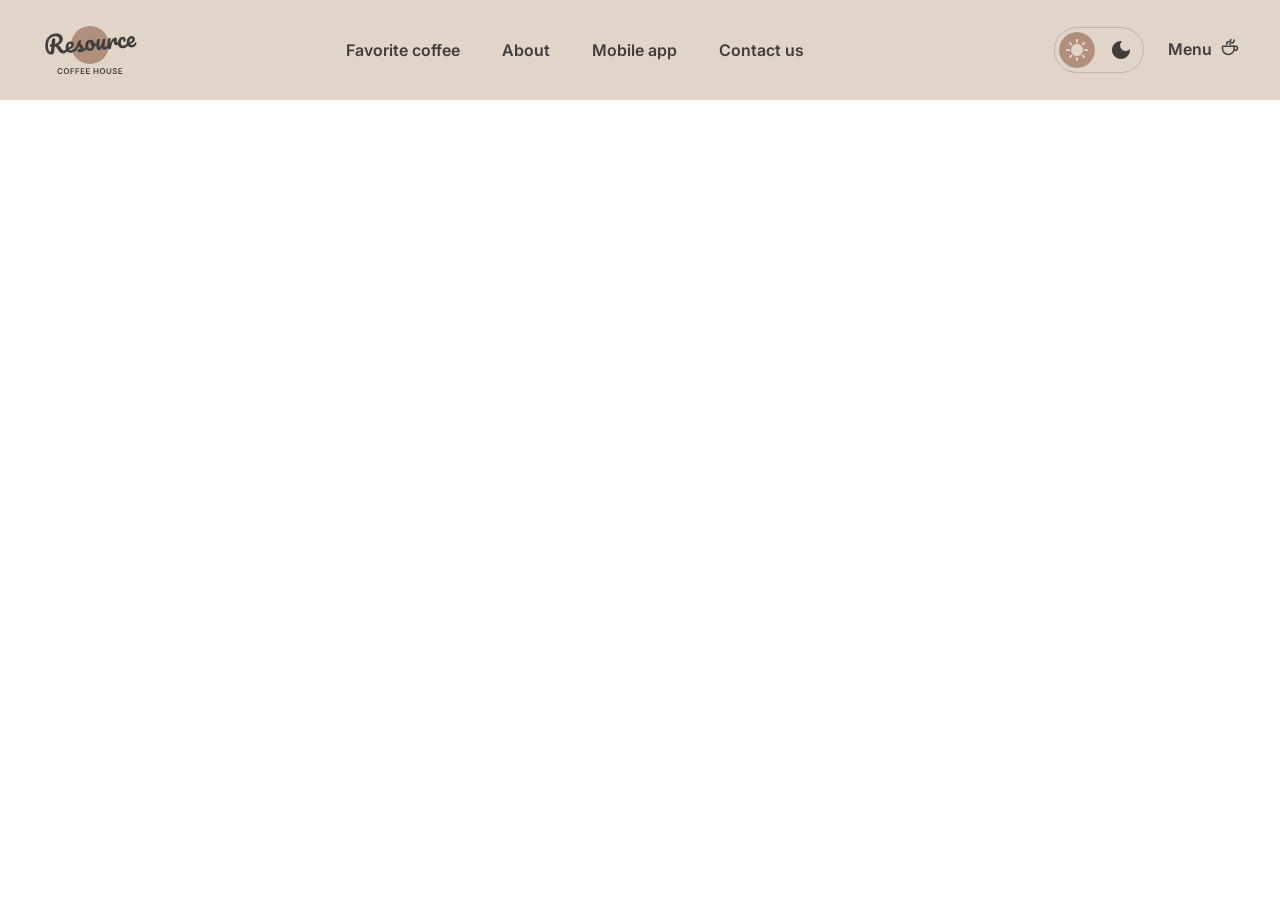
==== coffee-house/pages/home/index.html @ 727f1c9e "init: start project" ====
<!DOCTYPE html>
<html lang="en">

<head>
  <meta charset="UTF-8">
  <meta name="viewport" content="width=device-width, initial-scale=1.0">
  <link rel="stylesheet" href="../../assets/css/main.css">
  <title>Coffee House</title>
</head>

<body>
  <div class="first-screen">
    <header class="header">
      <div class="header__wrapper container">
        <img class="header__logo" src="../../assets/images/logo.svg" alt="Main Logo">
        <nav class="header__nav nav">
          <ul class="nav__list">
            <li class="nav__item"><a href="#" class="nav__link">Favorite coffee</a></li>
            <li class="nav__item"><a href="#" class="nav__link">About</a></li>
            <li class="nav__item"><a href="#" class="nav__link">Mobile app</a></li>
            <li class="nav__item"><a href="#" class="nav__link">Contact us</a></li>
          </ul>


        </nav>

        <div class="header__block">
          <label class="header__theme-switcher tb">
            <input class="tb__switcher" type="checkbox">

            <svg class="day-mode" width="36" height="36" viewBox="0 0 36 36" fill="none" xmlns="http://www.w3.org/2000/svg">
              <rect width="36" height="36" rx="18" fill="#B0907A" />
              <path
                d="M17 10V8C17 7.45 17.45 7 18 7C18.55 7 19 7.45 19 8V10C19 10.55 18.55 11 18 11C17.45 11 17 10.55 17 10ZM24.36 13.05L25.77 11.63C26.16 11.24 26.16 10.61 25.77 10.22C25.38 9.83 24.75 9.83 24.36 10.22L22.95 11.64C22.56 12.03 22.56 12.66 22.95 13.05C23.34 13.44 23.97 13.44 24.36 13.05ZM28 17H26C25.45 17 25 17.45 25 18C25 18.55 25.45 19 26 19H28C28.55 19 29 18.55 29 18C29 17.45 28.55 17 28 17ZM18 25C17.45 25 17 25.45 17 26V28C17 28.55 17.45 29 18 29C18.55 29 19 28.55 19 28V26C19 25.45 18.55 25 18 25ZM11.64 13.05L10.22 11.64C9.83 11.25 9.83 10.61 10.22 10.23C10.61 9.85 11.25 9.84 11.63 10.23L13.04 11.64C13.43 12.03 13.43 12.67 13.04 13.05C12.65 13.43 12.02 13.44 11.64 13.05ZM22.95 22.95C22.56 23.34 22.56 23.98 22.95 24.36L24.36 25.77C24.75 26.16 25.39 26.16 25.77 25.77C26.16 25.38 26.16 24.74 25.77 24.36L24.36 22.95C23.98 22.56 23.34 22.56 22.95 22.95ZM8 19H10C10.55 19 11 18.55 11 18C11 17.45 10.55 17 10 17H8C7.45 17 7 17.45 7 18C7 18.55 7.45 19 8 19ZM11.64 25.78L13.05 24.37C13.44 23.98 13.44 23.34 13.05 22.96C12.66 22.58 12.02 22.57 11.64 22.96L10.23 24.37C9.84 24.76 9.84 25.4 10.23 25.78C10.61 26.17 11.25 26.17 11.64 25.78ZM18 12C14.69 12 12 14.69 12 18C12 21.31 14.69 24 18 24C21.31 24 24 21.31 24 18C24 14.69 21.31 12 18 12Z"
                fill="#E1D4C9" />
            </svg>

            <svg class="night-mode" width="36" height="36" viewBox="0 0 36 36" fill="none" xmlns="http://www.w3.org/2000/svg">
              <path
                d="M18 9C13.03 9 9 13.03 9 18C9 22.97 13.03 27 18 27C22.97 27 27 22.97 27 18C27 17.54 26.96 17.08 26.9 16.64C25.92 18.01 24.32 18.9 22.5 18.9C19.52 18.9 17.1 16.48 17.1 13.5C17.1 11.69 17.99 10.08 19.36 9.1C18.92 9.04 18.46 9 18 9Z"
                fill="#403F3D" />
            </svg>
          </label>

          <a href="#" class="header__menu-link">
            Menu
            <svg width="20" height="20" viewBox="0 0 20 20" fill="none" xmlns="http://www.w3.org/2000/svg">
              <path
                d="M14.166 9.76667V11.6667C14.166 14.8883 11.5543 17.5 8.33268 17.5C5.11102 17.5 2.49935 14.8883 2.49935 11.6667V9.76667C2.49935 9.4353 2.76798 9.16667 3.09935 9.16667H13.566C13.8974 9.16667 14.166 9.4353 14.166 9.76667Z"
                stroke="#403F3D" stroke-width="1.5" stroke-linecap="round" stroke-linejoin="round" />
              <path
                d="M9.99935 7.49996C9.99935 6.66663 10.5946 5.83329 11.7851 5.83329C13.1 5.83329 14.166 4.7673 14.166 3.45234V2.91663"
                stroke="#403F3D" stroke-width="1.5" stroke-linecap="round" stroke-linejoin="round" />
              <path
                d="M6.66732 7.5V7.08333C6.66732 5.70262 7.78661 4.58333 9.16732 4.58333C10.0878 4.58333 10.834 3.83714 10.834 2.91667V2.5"
                stroke="#403F3D" stroke-width="1.5" stroke-linecap="round" stroke-linejoin="round" />
              <path
                d="M13.334 9.16663H15.4173C16.5679 9.16663 17.5007 10.0994 17.5007 11.25C17.5007 12.4006 16.5679 13.3333 15.4173 13.3333H14.1673"
                stroke="#403F3D" stroke-width="1.5" stroke-linecap="round" stroke-linejoin="round" />
            </svg>
          </a>
        </div>
      </div>
      <!-- /.header__wrapper -->
    </header>
    <section class="enjoy"></section>
  </div>
  <!-- /.first-screen -->
</body>

</html>
---- coffee-house/assets/css/main.css ----
/*! normalize.css v8.0.1 | MIT License | github.com/necolas/normalize.css */
/* Document
   ========================================================================== */
/**
 * 1. Correct the line height in all browsers.
 * 2. Prevent adjustments of font size after orientation changes in iOS.
 */
html {
  line-height: 1.15;
  /* 1 */
  -webkit-text-size-adjust: 100%;
  /* 2 */
}

/* Sections
   ========================================================================== */
/**
 * Remove the margin in all browsers.
 */
body {
  margin: 0;
}

/**
 * Render the `main` element consistently in IE.
 */
main {
  display: block;
}

/**
 * Correct the font size and margin on `h1` elements within `section` and
 * `article` contexts in Chrome, Firefox, and Safari.
 */
h1 {
  font-size: 2em;
  margin: 0.67em 0;
}

/* Grouping content
   ========================================================================== */
/**
 * 1. Add the correct box sizing in Firefox.
 * 2. Show the overflow in Edge and IE.
 */
hr {
  box-sizing: content-box;
  /* 1 */
  height: 0;
  /* 1 */
  overflow: visible;
  /* 2 */
}

/**
 * 1. Correct the inheritance and scaling of font size in all browsers.
 * 2. Correct the odd `em` font sizing in all browsers.
 */
pre {
  font-family: monospace, monospace;
  /* 1 */
  font-size: 1em;
  /* 2 */
}

/* Text-level semantics
   ========================================================================== */
/**
 * Remove the gray background on active links in IE 10.
 */
a {
  background-color: transparent;
}

/**
 * 1. Remove the bottom border in Chrome 57-
 * 2. Add the correct text decoration in Chrome, Edge, IE, Opera, and Safari.
 */
abbr[title] {
  border-bottom: none;
  /* 1 */
  text-decoration: underline;
  /* 2 */
  text-decoration: underline dotted;
  /* 2 */
}

/**
 * Add the correct font weight in Chrome, Edge, and Safari.
 */
b,
strong {
  font-weight: bolder;
}

/**
 * 1. Correct the inheritance and scaling of font size in all browsers.
 * 2. Correct the odd `em` font sizing in all browsers.
 */
code,
kbd,
samp {
  font-family: monospace, monospace;
  /* 1 */
  font-size: 1em;
  /* 2 */
}

/**
 * Add the correct font size in all browsers.
 */
small {
  font-size: 80%;
}

/**
 * Prevent `sub` and `sup` elements from affecting the line height in
 * all browsers.
 */
sub,
sup {
  font-size: 75%;
  line-height: 0;
  position: relative;
  vertical-align: baseline;
}

sub {
  bottom: -0.25em;
}

sup {
  top: -0.5em;
}

/* Embedded content
   ========================================================================== */
/**
 * Remove the border on images inside links in IE 10.
 */
img {
  border-style: none;
}

/* Forms
   ========================================================================== */
/**
 * 1. Change the font styles in all browsers.
 * 2. Remove the margin in Firefox and Safari.
 */
button,
input,
optgroup,
select,
textarea {
  font-family: inherit;
  /* 1 */
  font-size: 100%;
  /* 1 */
  line-height: 1.15;
  /* 1 */
  margin: 0;
  /* 2 */
}

/**
 * Show the overflow in IE.
 * 1. Show the overflow in Edge.
 */
button,
input {
  /* 1 */
  overflow: visible;
}

/**
 * Remove the inheritance of text transform in Edge, Firefox, and IE.
 * 1. Remove the inheritance of text transform in Firefox.
 */
button,
select {
  /* 1 */
  text-transform: none;
}

/**
 * Correct the inability to style clickable types in iOS and Safari.
 */
button,
[type=button],
[type=reset],
[type=submit] {
  -webkit-appearance: button;
}

/**
 * Remove the inner border and padding in Firefox.
 */
button::-moz-focus-inner,
[type=button]::-moz-focus-inner,
[type=reset]::-moz-focus-inner,
[type=submit]::-moz-focus-inner {
  border-style: none;
  padding: 0;
}

/**
 * Restore the focus styles unset by the previous rule.
 */
button:-moz-focusring,
[type=button]:-moz-focusring,
[type=reset]:-moz-focusring,
[type=submit]:-moz-focusring {
  outline: 1px dotted ButtonText;
}

/**
 * Correct the padding in Firefox.
 */
fieldset {
  padding: 0.35em 0.75em 0.625em;
}

/**
 * 1. Correct the text wrapping in Edge and IE.
 * 2. Correct the color inheritance from `fieldset` elements in IE.
 * 3. Remove the padding so developers are not caught out when they zero out
 *    `fieldset` elements in all browsers.
 */
legend {
  box-sizing: border-box;
  /* 1 */
  color: inherit;
  /* 2 */
  display: table;
  /* 1 */
  max-width: 100%;
  /* 1 */
  padding: 0;
  /* 3 */
  white-space: normal;
  /* 1 */
}

/**
 * Add the correct vertical alignment in Chrome, Firefox, and Opera.
 */
progress {
  vertical-align: baseline;
}

/**
 * Remove the default vertical scrollbar in IE 10+.
 */
textarea {
  overflow: auto;
}

/**
 * 1. Add the correct box sizing in IE 10.
 * 2. Remove the padding in IE 10.
 */
[type=checkbox],
[type=radio] {
  box-sizing: border-box;
  /* 1 */
  padding: 0;
  /* 2 */
}

/**
 * Correct the cursor style of increment and decrement buttons in Chrome.
 */
[type=number]::-webkit-inner-spin-button,
[type=number]::-webkit-outer-spin-button {
  height: auto;
}

/**
 * 1. Correct the odd appearance in Chrome and Safari.
 * 2. Correct the outline style in Safari.
 */
[type=search] {
  -webkit-appearance: textfield;
  /* 1 */
  outline-offset: -2px;
  /* 2 */
}

/**
 * Remove the inner padding in Chrome and Safari on macOS.
 */
[type=search]::-webkit-search-decoration {
  -webkit-appearance: none;
}

/**
 * 1. Correct the inability to style clickable types in iOS and Safari.
 * 2. Change font properties to `inherit` in Safari.
 */
::-webkit-file-upload-button {
  -webkit-appearance: button;
  /* 1 */
  font: inherit;
  /* 2 */
}

/* Interactive
   ========================================================================== */
/*
 * Add the correct display in Edge, IE 10+, and Firefox.
 */
details {
  display: block;
}

/*
 * Add the correct display in all browsers.
 */
summary {
  display: list-item;
}

/* Misc
   ========================================================================== */
/**
 * Add the correct display in IE 10+.
 */
template {
  display: none;
}

/**
 * Add the correct display in IE 10.
 */
[hidden] {
  display: none;
}

@font-face {
  font-family: "Inter";
  src: url("../fonts/Inter18pt-Regular.woff2") format("woff2"), url("../fonts/Inter18pt-Regular.woff") format("woff");
  font-weight: 400;
  font-style: normal;
  font-display: swap;
}
@font-face {
  font-family: "Inter";
  src: url("../fonts/Inter18pt-SemiBold.woff2") format("woff2"), url("../fonts/Inter18pt-SemiBold.woff") format("woff");
  font-weight: 600;
  font-style: normal;
  font-display: swap;
}
.nav__list {
  list-style: none;
  padding: 0;
  margin: 0;
}

.nav__list .nav__link, .header__menu-link {
  text-decoration: none;
  color: inherit;
}

.nav__list .nav__link, .header__menu-link {
  font-family: "Inter", sans-serif;
  font-weight: 600;
  font-size: 1rem;
  line-height: 150%;
  color: #403F3D;
}

* {
  box-sizing: border-box;
}

body {
  font-family: "Inter", sans-serif;
  font-weight: 400;
  font-size: 1rem;
  line-height: 150%;
  color: #403F3D;
}

.container {
  width: 90rem;
  padding: 0 2.5rem;
  margin: 0 auto;
}

.header {
  display: flex;
  background-color: #E1D4C9;
  padding: 1.25rem 0;
}

.header__wrapper {
  display: flex;
  justify-content: space-between;
  align-items: center;
}

.nav__list {
  display: flex;
  align-items: center;
  padding-right: 2.75rem;
  gap: 2.625rem;
}
.nav__list .nav__link {
  border-bottom: 0.125rem solid transparent;
  transition: 0.3s;
  padding-bottom: 0.125rem;
}
@media (pointer: fine) and (hover: hover) {
  .nav__list .nav__link:hover {
    border-color: #403F3D;
  }
}

.header__block {
  display: flex;
  align-items: center;
  gap: 1.5rem;
}

.header__menu-link {
  width: fit-content;
  display: flex;
  align-items: flex-start;
  gap: 0.5rem;
  border-bottom: 0.125rem solid transparent;
  transition: 0.3s;
}
@media (pointer: fine) and (hover: hover) {
  .header__menu-link:hover {
    border-color: #403F3D;
  }
}

.header__theme-switcher {
  display: flex;
  align-items: center;
  gap: 0.5rem;
  border: 0.0625rem solid #C1B6AD;
  border-radius: 6.25rem;
  transition: 0.3s;
  padding: 0.25rem;
}
.header__theme-switcher input {
  display: none;
}
.header__theme-switcher svg {
  transition: 0.3s;
  border-radius: 100%;
}
.header__theme-switcher path {
  transition: 0.3s;
}
@media (pointer: fine) and (hover: hover) {
  .header__theme-switcher:hover svg.night-mode {
    cursor: pointer;
    background-color: #665F55;
  }
  .header__theme-switcher:hover svg.night-mode path {
    fill: #E1D4C9;
  }
}

/*# sourceMappingURL=main.css.map */
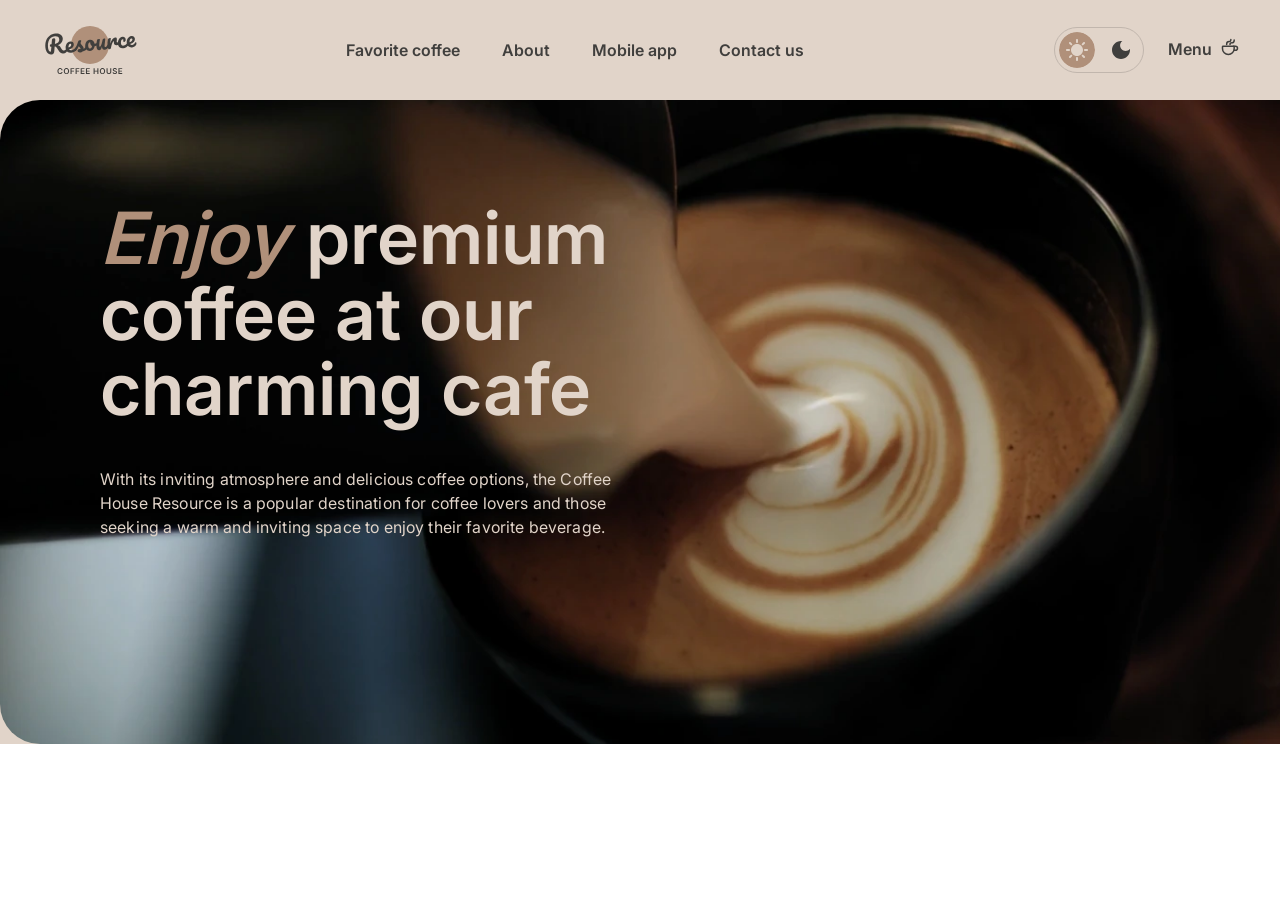
==== commit 59c86f1c: "feat: start hero block" ====
--- a/coffee-house/pages/home/index.html
+++ b/coffee-house/pages/home/index.html
@@ -28,14 +28,16 @@
           <label class="header__theme-switcher tb">
             <input class="tb__switcher" type="checkbox">
 
-            <svg class="day-mode" width="36" height="36" viewBox="0 0 36 36" fill="none" xmlns="http://www.w3.org/2000/svg">
+            <svg class="day-mode" width="36" height="36" viewBox="0 0 36 36" fill="none"
+              xmlns="http://www.w3.org/2000/svg">
               <rect width="36" height="36" rx="18" fill="#B0907A" />
               <path
                 d="M17 10V8C17 7.45 17.45 7 18 7C18.55 7 19 7.45 19 8V10C19 10.55 18.55 11 18 11C17.45 11 17 10.55 17 10ZM24.36 13.05L25.77 11.63C26.16 11.24 26.16 10.61 25.77 10.22C25.38 9.83 24.75 9.83 24.36 10.22L22.95 11.64C22.56 12.03 22.56 12.66 22.95 13.05C23.34 13.44 23.97 13.44 24.36 13.05ZM28 17H26C25.45 17 25 17.45 25 18C25 18.55 25.45 19 26 19H28C28.55 19 29 18.55 29 18C29 17.45 28.55 17 28 17ZM18 25C17.45 25 17 25.45 17 26V28C17 28.55 17.45 29 18 29C18.55 29 19 28.55 19 28V26C19 25.45 18.55 25 18 25ZM11.64 13.05L10.22 11.64C9.83 11.25 9.83 10.61 10.22 10.23C10.61 9.85 11.25 9.84 11.63 10.23L13.04 11.64C13.43 12.03 13.43 12.67 13.04 13.05C12.65 13.43 12.02 13.44 11.64 13.05ZM22.95 22.95C22.56 23.34 22.56 23.98 22.95 24.36L24.36 25.77C24.75 26.16 25.39 26.16 25.77 25.77C26.16 25.38 26.16 24.74 25.77 24.36L24.36 22.95C23.98 22.56 23.34 22.56 22.95 22.95ZM8 19H10C10.55 19 11 18.55 11 18C11 17.45 10.55 17 10 17H8C7.45 17 7 17.45 7 18C7 18.55 7.45 19 8 19ZM11.64 25.78L13.05 24.37C13.44 23.98 13.44 23.34 13.05 22.96C12.66 22.58 12.02 22.57 11.64 22.96L10.23 24.37C9.84 24.76 9.84 25.4 10.23 25.78C10.61 26.17 11.25 26.17 11.64 25.78ZM18 12C14.69 12 12 14.69 12 18C12 21.31 14.69 24 18 24C21.31 24 24 21.31 24 18C24 14.69 21.31 12 18 12Z"
                 fill="#E1D4C9" />
             </svg>
 
-            <svg class="night-mode" width="36" height="36" viewBox="0 0 36 36" fill="none" xmlns="http://www.w3.org/2000/svg">
+            <svg class="night-mode" width="36" height="36" viewBox="0 0 36 36" fill="none"
+              xmlns="http://www.w3.org/2000/svg">
               <path
                 d="M18 9C13.03 9 9 13.03 9 18C9 22.97 13.03 27 18 27C22.97 27 27 22.97 27 18C27 17.54 26.96 17.08 26.9 16.64C25.92 18.01 24.32 18.9 22.5 18.9C19.52 18.9 17.1 16.48 17.1 13.5C17.1 11.69 17.99 10.08 19.36 9.1C18.92 9.04 18.46 9 18 9Z"
                 fill="#403F3D" />
@@ -63,7 +65,21 @@
       </div>
       <!-- /.header__wrapper -->
     </header>
-    <section class="enjoy"></section>
+    <div class="enjoy">
+      <div class="enjoy__wrapper">
+        <div class="enjoy__content">
+          <h1 class="enjoy__title">
+            <span>Enjoy</span> premium coffee at our charming cafe
+          </h1>
+
+          <p class="enjoy__description">
+            With its inviting atmosphere and delicious coffee options, the Coffee House Resource is a popular
+            destination for coffee lovers and those seeking a warm and inviting space to enjoy their favorite beverage.
+          </p>
+        </div>
+      </div>
+      <!-- /.enjoy__wrapper -->
+    </div>
   </div>
   <!-- /.first-screen -->
 </body>
--- a/coffee-house/assets/css/main.css
+++ b/coffee-house/assets/css/main.css
@@ -362,6 +362,14 @@
   color: inherit;
 }
 
+.enjoy__title {
+  font-family: "Inter", sans-serif;
+  font-weight: 600;
+  font-size: 4.5rem;
+  line-height: 105%;
+  color: #403F3D;
+}
+
 .nav__list .nav__link, .header__menu-link {
   font-family: "Inter", sans-serif;
   font-weight: 600;
@@ -370,6 +378,15 @@
   color: #403F3D;
 }
 
+@media (max-width: 380px) {
+  .enjoy__title {
+    font-family: "Inter", sans-serif;
+    font-weight: 600;
+    font-size: 2.625rem;
+    line-height: 115%;
+    color: #403F3D;
+  }
+}
 * {
   box-sizing: border-box;
 }
@@ -466,4 +483,40 @@
   }
 }
 
+.enjoy {
+  background-color: #E1D4C9;
+}
+
+.enjoy__wrapper {
+  width: 85rem;
+  height: 40.25rem;
+  background: url("../images/img-hero.webp") no-repeat center/cover;
+  border-radius: 2.5rem;
+  padding: 6.25rem;
+  margin: 0 auto;
+}
+
+.enjoy__content {
+  width: 33.125rem;
+  display: flex;
+  flex-direction: column;
+  gap: 2.5rem;
+  color: #E1D4C9;
+}
+
+.enjoy__title {
+  margin: 0;
+  color: inherit;
+}
+.enjoy__title span {
+  font-style: italic;
+  color: #B0907A;
+}
+
+.enjoy__description {
+  letter-spacing: 0.009375rem;
+  color: #E1D4C9;
+  margin: 0;
+}
+
 /*# sourceMappingURL=main.css.map */
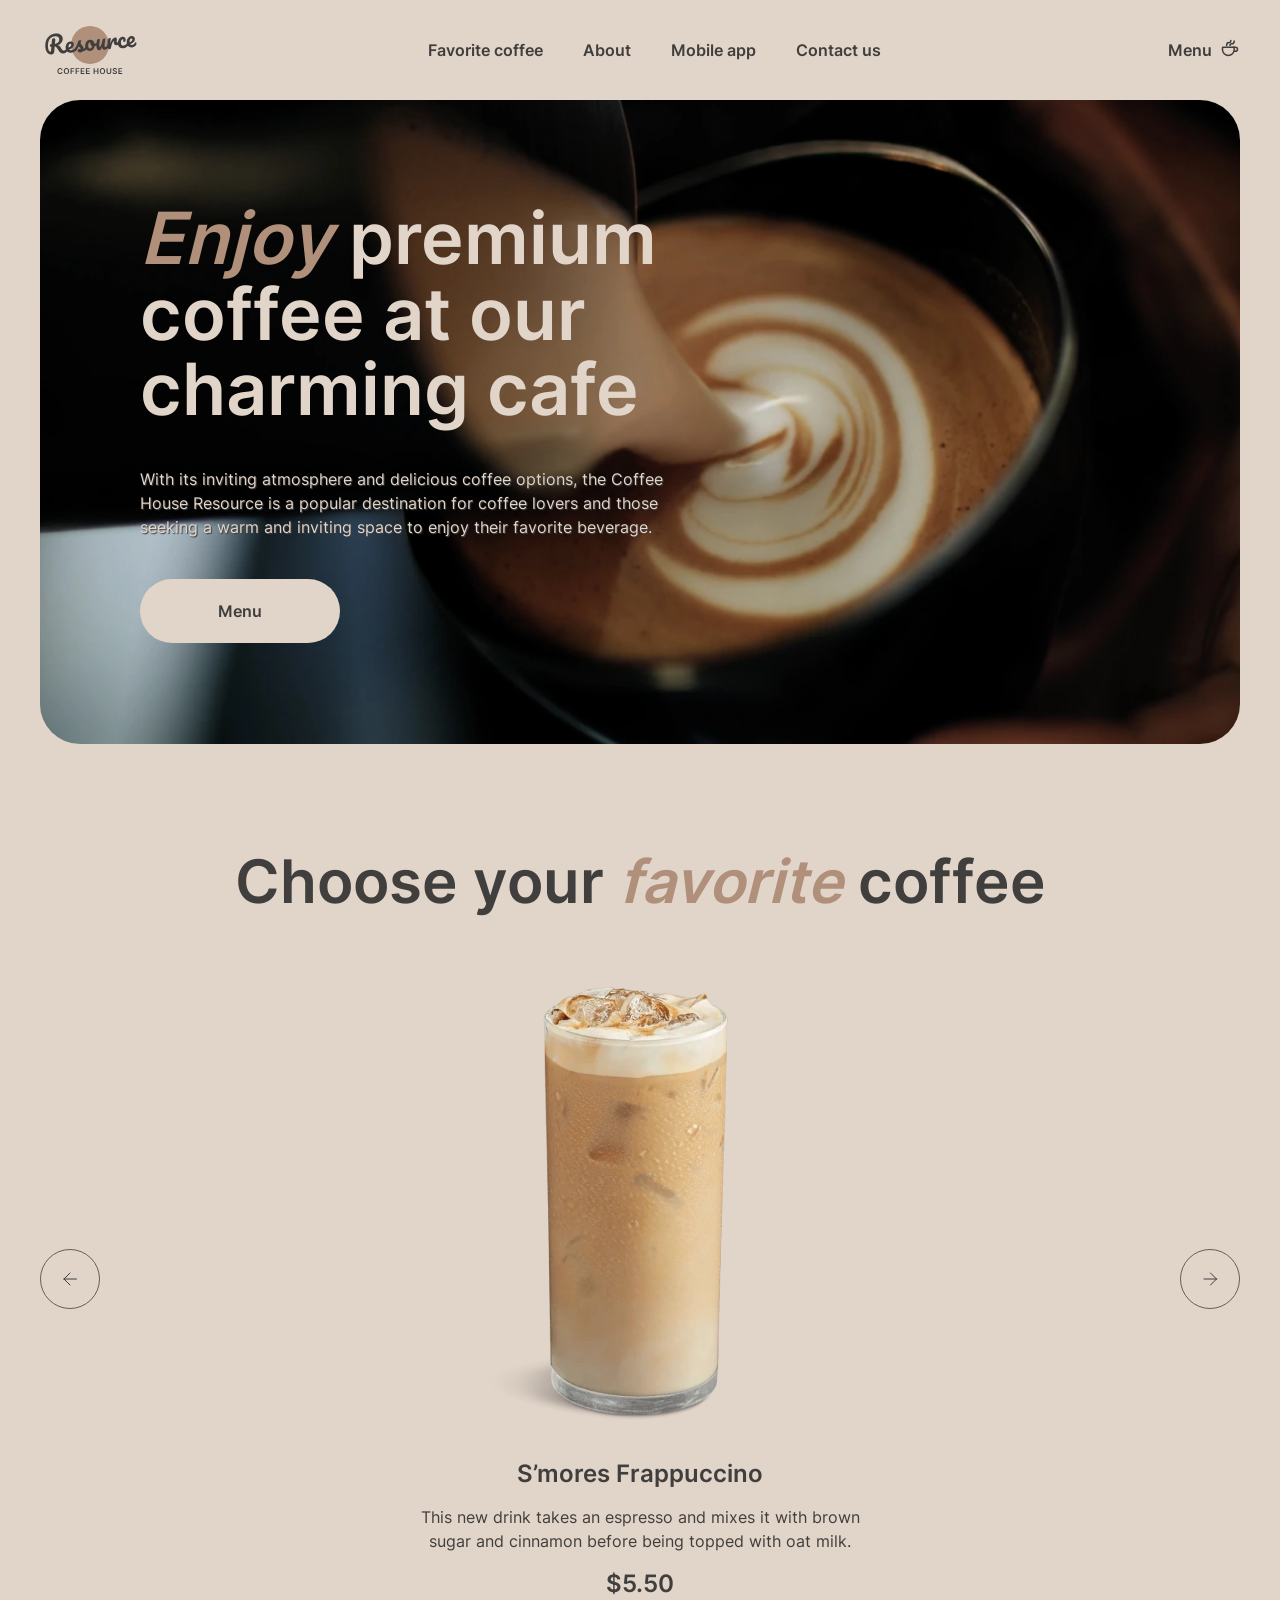
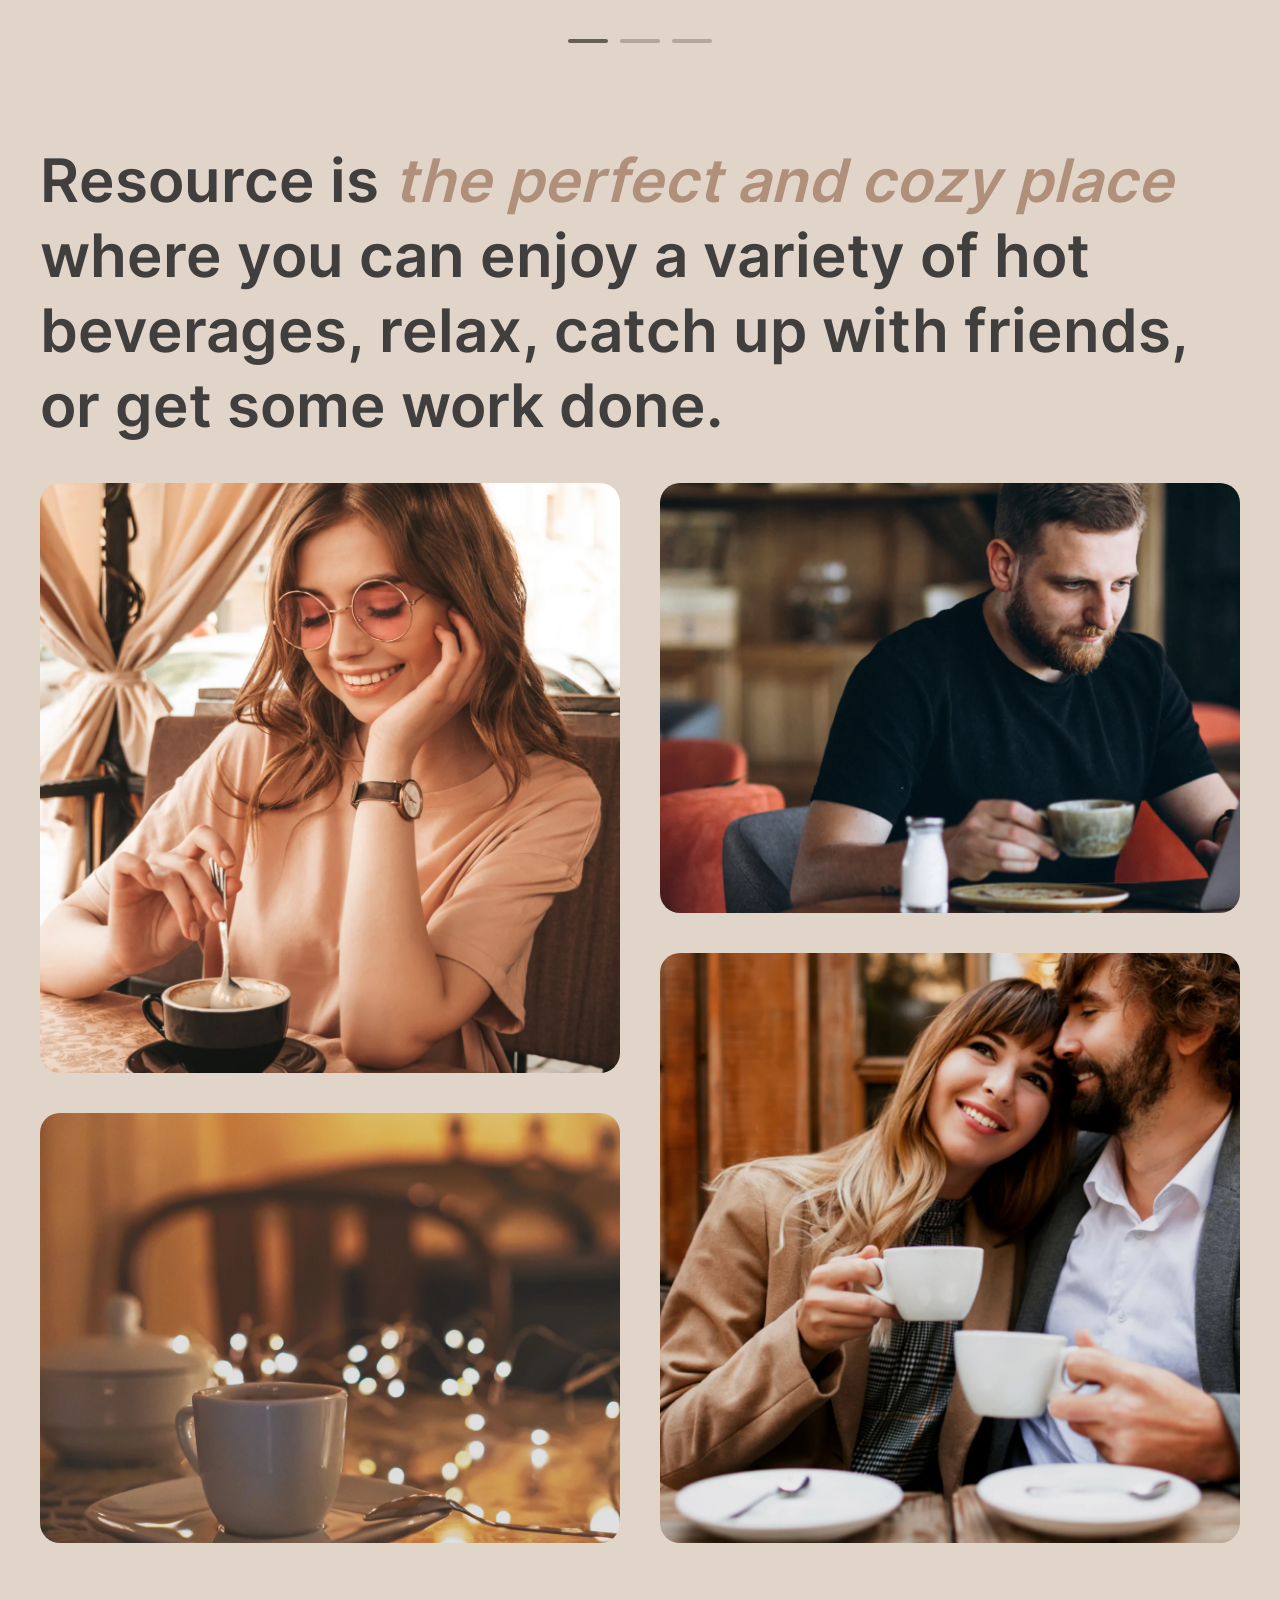
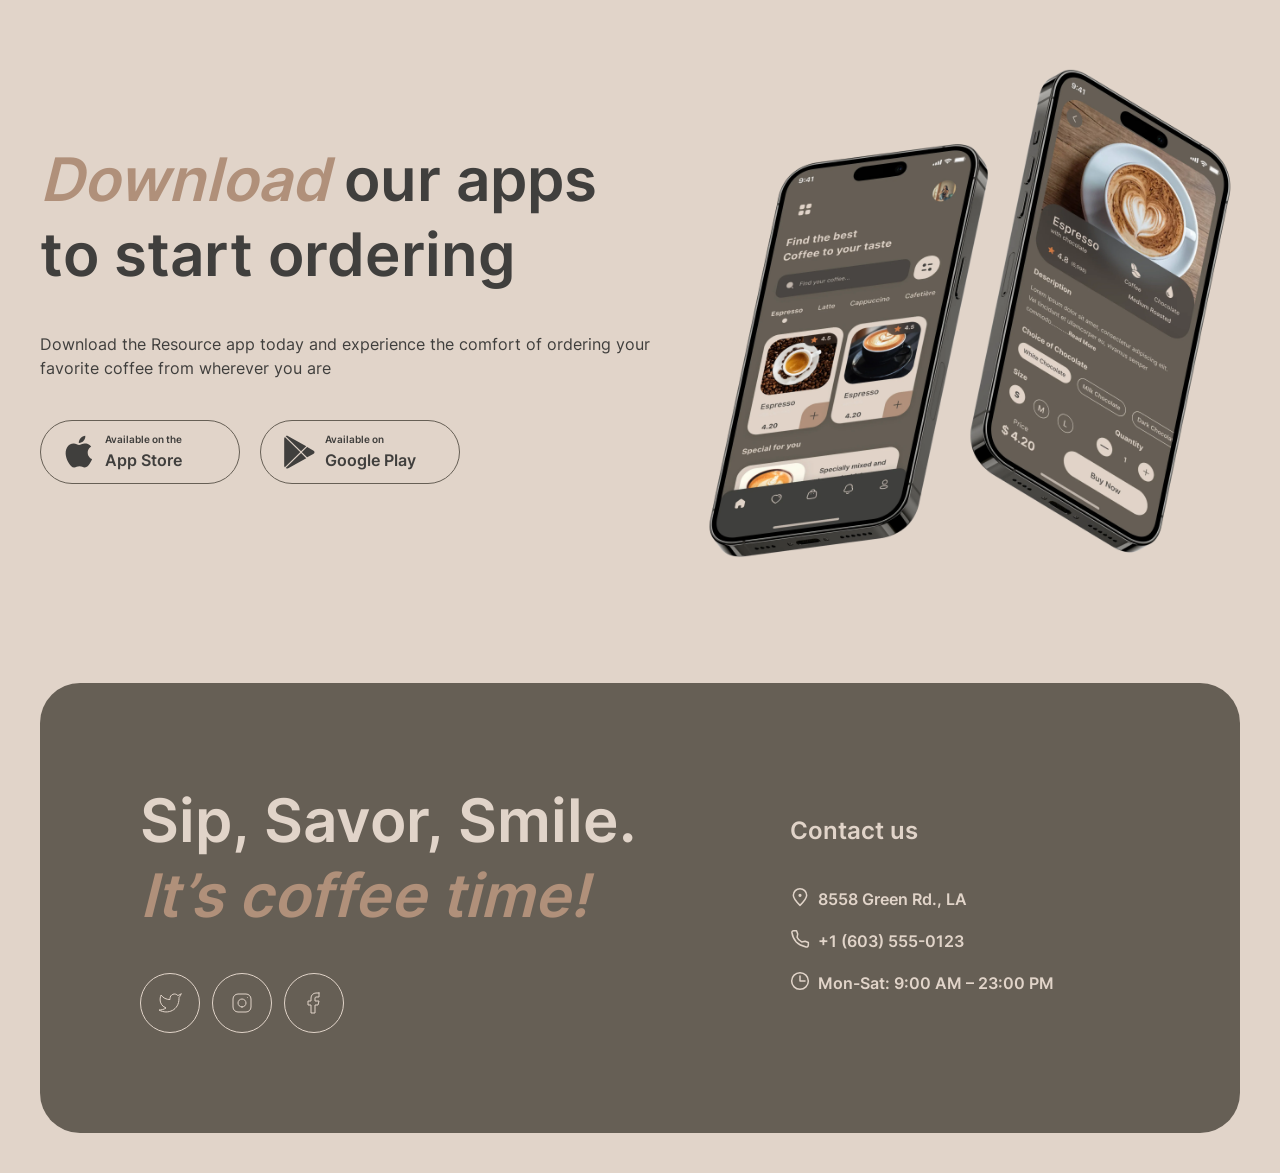
==== commit 8b76cbc7: "refactor: change some files" ====
--- a/coffee-house/pages/home/index.html
+++ b/coffee-house/pages/home/index.html
@@ -4,84 +4,263 @@
 <head>
   <meta charset="UTF-8">
   <meta name="viewport" content="width=device-width, initial-scale=1.0">
-  <link rel="stylesheet" href="../../assets/css/main.css">
+  <link rel="apple-touch-icon" sizes="180x180" href="../../assets/icons/favicon/apple-touch-icon.png">
+  <link rel="icon" type="image/png" sizes="32x32" href="../../assets/icons/favicon/favicon-32x32.png">
+  <link rel="icon" type="image/png" sizes="16x16" href="../../assets/icons/favicon/favicon-16x16.png">
+  <link rel="manifest" href="../../assets/icons/favicon/site.webmanifest">
+  <link rel="mask-icon" href="../../assets/icons/favicon/safari-pinned-tab.svg" color="#5bbad5">
+  <meta name="msapplication-TileColor" content="#da532c">
+  <meta name="theme-color" content="#ffffff">
+  <link rel="stylesheet" href="main.css">
   <title>Coffee House</title>
 </head>
 
 <body>
-  <div class="first-screen">
-    <header class="header">
-      <div class="header__wrapper container">
-        <img class="header__logo" src="../../assets/images/logo.svg" alt="Main Logo">
-        <nav class="header__nav nav">
-          <ul class="nav__list">
-            <li class="nav__item"><a href="#" class="nav__link">Favorite coffee</a></li>
-            <li class="nav__item"><a href="#" class="nav__link">About</a></li>
-            <li class="nav__item"><a href="#" class="nav__link">Mobile app</a></li>
-            <li class="nav__item"><a href="#" class="nav__link">Contact us</a></li>
-          </ul>
-
-
-        </nav>
-
-        <div class="header__block">
-          <label class="header__theme-switcher tb">
-            <input class="tb__switcher" type="checkbox">
-
-            <svg class="day-mode" width="36" height="36" viewBox="0 0 36 36" fill="none"
-              xmlns="http://www.w3.org/2000/svg">
-              <rect width="36" height="36" rx="18" fill="#B0907A" />
-              <path
-                d="M17 10V8C17 7.45 17.45 7 18 7C18.55 7 19 7.45 19 8V10C19 10.55 18.55 11 18 11C17.45 11 17 10.55 17 10ZM24.36 13.05L25.77 11.63C26.16 11.24 26.16 10.61 25.77 10.22C25.38 9.83 24.75 9.83 24.36 10.22L22.95 11.64C22.56 12.03 22.56 12.66 22.95 13.05C23.34 13.44 23.97 13.44 24.36 13.05ZM28 17H26C25.45 17 25 17.45 25 18C25 18.55 25.45 19 26 19H28C28.55 19 29 18.55 29 18C29 17.45 28.55 17 28 17ZM18 25C17.45 25 17 25.45 17 26V28C17 28.55 17.45 29 18 29C18.55 29 19 28.55 19 28V26C19 25.45 18.55 25 18 25ZM11.64 13.05L10.22 11.64C9.83 11.25 9.83 10.61 10.22 10.23C10.61 9.85 11.25 9.84 11.63 10.23L13.04 11.64C13.43 12.03 13.43 12.67 13.04 13.05C12.65 13.43 12.02 13.44 11.64 13.05ZM22.95 22.95C22.56 23.34 22.56 23.98 22.95 24.36L24.36 25.77C24.75 26.16 25.39 26.16 25.77 25.77C26.16 25.38 26.16 24.74 25.77 24.36L24.36 22.95C23.98 22.56 23.34 22.56 22.95 22.95ZM8 19H10C10.55 19 11 18.55 11 18C11 17.45 10.55 17 10 17H8C7.45 17 7 17.45 7 18C7 18.55 7.45 19 8 19ZM11.64 25.78L13.05 24.37C13.44 23.98 13.44 23.34 13.05 22.96C12.66 22.58 12.02 22.57 11.64 22.96L10.23 24.37C9.84 24.76 9.84 25.4 10.23 25.78C10.61 26.17 11.25 26.17 11.64 25.78ZM18 12C14.69 12 12 14.69 12 18C12 21.31 14.69 24 18 24C21.31 24 24 21.31 24 18C24 14.69 21.31 12 18 12Z"
-                fill="#E1D4C9" />
-            </svg>
-
-            <svg class="night-mode" width="36" height="36" viewBox="0 0 36 36" fill="none"
-              xmlns="http://www.w3.org/2000/svg">
-              <path
-                d="M18 9C13.03 9 9 13.03 9 18C9 22.97 13.03 27 18 27C22.97 27 27 22.97 27 18C27 17.54 26.96 17.08 26.9 16.64C25.92 18.01 24.32 18.9 22.5 18.9C19.52 18.9 17.1 16.48 17.1 13.5C17.1 11.69 17.99 10.08 19.36 9.1C18.92 9.04 18.46 9 18 9Z"
-                fill="#403F3D" />
-            </svg>
-          </label>
-
-          <a href="#" class="header__menu-link">
-            Menu
-            <svg width="20" height="20" viewBox="0 0 20 20" fill="none" xmlns="http://www.w3.org/2000/svg">
-              <path
-                d="M14.166 9.76667V11.6667C14.166 14.8883 11.5543 17.5 8.33268 17.5C5.11102 17.5 2.49935 14.8883 2.49935 11.6667V9.76667C2.49935 9.4353 2.76798 9.16667 3.09935 9.16667H13.566C13.8974 9.16667 14.166 9.4353 14.166 9.76667Z"
-                stroke="#403F3D" stroke-width="1.5" stroke-linecap="round" stroke-linejoin="round" />
-              <path
-                d="M9.99935 7.49996C9.99935 6.66663 10.5946 5.83329 11.7851 5.83329C13.1 5.83329 14.166 4.7673 14.166 3.45234V2.91663"
-                stroke="#403F3D" stroke-width="1.5" stroke-linecap="round" stroke-linejoin="round" />
-              <path
-                d="M6.66732 7.5V7.08333C6.66732 5.70262 7.78661 4.58333 9.16732 4.58333C10.0878 4.58333 10.834 3.83714 10.834 2.91667V2.5"
-                stroke="#403F3D" stroke-width="1.5" stroke-linecap="round" stroke-linejoin="round" />
-              <path
-                d="M13.334 9.16663H15.4173C16.5679 9.16663 17.5007 10.0994 17.5007 11.25C17.5007 12.4006 16.5679 13.3333 15.4173 13.3333H14.1673"
-                stroke="#403F3D" stroke-width="1.5" stroke-linecap="round" stroke-linejoin="round" />
-            </svg>
-          </a>
-        </div>
-      </div>
-      <!-- /.header__wrapper -->
-    </header>
-    <div class="enjoy">
-      <div class="enjoy__wrapper">
-        <div class="enjoy__content">
-          <h1 class="enjoy__title">
-            <span>Enjoy</span> premium coffee at our charming cafe
-          </h1>
-
-          <p class="enjoy__description">
-            With its inviting atmosphere and delicious coffee options, the Coffee House Resource is a popular
-            destination for coffee lovers and those seeking a warm and inviting space to enjoy their favorite beverage.
-          </p>
-        </div>
-      </div>
-      <!-- /.enjoy__wrapper -->
-    </div>
-  </div>
-  <!-- /.first-screen -->
+  <header class="header">
+    <div class="header__wrapper container">
+      <a href="#!" class="header__logo logo link link_inactive">
+        <div class="logo__wrapper"></div>
+      </a>
+
+      <nav class="header__nav nav d-none-768px burger-menu">
+        <ul class="nav__list burger-menu__wrapper">
+          <li class="nav__item"><a href="#favorite" class="nav__link link-effects">Favorite coffee</a></li>
+          <li class="nav__item"><a href="#about" class="nav__link link-effects">About</a></li>
+          <li class="nav__item"><a href="#app-block" class="nav__link link-effects">Mobile app</a></li>
+          <li class="nav__item"><a href="#footer" class="nav__link link-effects">Contact us</a></li>
+          <li class="nav__item d-none-invert"><a href="../menu/menu.html"
+              class="nav__link header__button menu-button">Menu</a></li>
+        </ul>
+      </nav>
+
+      <a href="../menu/menu.html" class="header__button menu-button d-none-768px">Menu</a>
+      <button class="header__burger-button d-none-invert"></button>
+    </div>
+  </header>
+
+  <section class="enjoy">
+    <div class="enjoy__wrapper container">
+      <div class="enjoy__card card">
+        <div class="card__content-wrapper">
+          <h1 class="enjoy__title title-h1"><span>Enjoy</span> premium coffee at our charming cafe</h1>
+
+          <p class="card__description">With its inviting atmosphere and delicious coffee options, the Coffee
+            House Resource is a popular destination for coffee lovers and those seeking a warm and inviting
+            space to enjoy their favorite beverage.</p>
+
+          <a href="../menu/menu.html" class="card__link btn-primary">Menu</a>
+        </div>
+      </div>
+    </div>
+  </section>
+
+  <section id="favorite" class="favorite">
+    <div class="favorite__wrapper container">
+      <h2 class="favorite__title title-h2">Choose your <span>favorite</span> coffee</h2>
+
+      <div class="favorite__slider slider">
+        <div class="slider__main">
+          <div class="slider__cards-screen screen">
+            <div class="screen__carousel carousel">
+              <div class="carousel__card">
+                <div class="carousel__card-content content">
+                  <img class="content__image" src="../../assets/images/coffee-slider-1.webp" alt="product's image">
+                  <h3 class="content__title title-h3">S’mores Frappuccino</h3>
+                  <p class="content__description">This new drink takes an espresso and mixes it with
+                    brown sugar and cinnamon before being topped with oat milk.</p>
+                  <span class="content-price title-h3">$5.50</span>
+                </div>
+              </div>
+              <div class="carousel__card"></div>
+              <div class="carousel__card"></div>
+            </div>
+          </div>
+          <button class="slider__button-back slider-button">
+            <svg xmlns="http://www.w3.org/2000/svg" width="24" height="24" viewBox="0 0 24 24" fill="none">
+              <path d="M18.5 12H6M6 12L12 6M6 12L12 18" stroke="#403F3D" stroke-linecap="round"
+                stroke-linejoin="round" />
+            </svg>
+          </button>
+          <button class="slider__button-next slider-button">
+            <svg xmlns="http://www.w3.org/2000/svg" width="24" height="24" viewBox="0 0 24 24" fill="none">
+              <path d="M6 12H18.5M18.5 12L12.5 6M18.5 12L12.5 18" stroke="#403F3D" stroke-linecap="round"
+                stroke-linejoin="round" />
+            </svg>
+          </button>
+        </div>
+
+        <div class="slider__paginaton pagination">
+          <button class="pagination-button pagination-button_active"></button>
+          <button class="pagination-button"></button>
+          <button class="pagination-button"></button>
+        </div>
+      </div>
+    </div>
+  </section>
+
+  <section class="about" id="about">
+    <div class="about__wrapper container">
+      <h2 class="about__title title-h2">Resource is <span>the perfect and cozy place</span> where you can enjoy a
+        variety of
+        hot beverages, relax, catch up with friends, or get some work done.</h2>
+
+      <div class="about__galery galery">
+        <div class="about__galery-leff-block galery__pic-wrapper">
+          <div class="about__pic-wrapper galery__big-pic">
+            <img src="../../assets/images/about-1.webp" alt="About Picture 1" class="about__pic galery__picture">
+          </div>
+
+          <div class="about__pic-wrapper galery__small-pic display-none-874px ">
+            <img src="../../assets/images/about-2.webp" alt="About Picture 2" class="about__pic galery__picture">
+          </div>
+        </div>
+
+        <div class="about__galery-right-block galery__pic-wrapper">
+          <div class="about__pic-wrapper galery__small-pic display-none-874px ">
+            <img src="../../assets/images/about-3.webp" alt="About Picture 3" class="about__pic galery__picture">
+          </div>
+
+          <div class="about__pic-wrapper galery__big-pic">
+            <img src="../../assets/images/about-4.webp" alt="About Picture 4" class="about__pic galery__picture">
+          </div>
+        </div>
+      </div>
+    </div>
+  </section>
+
+  <section class="app-block" id="app-block">
+    <div class="app-block__wrapper container">
+      <div class="app-block__left-content">
+        <h2 class="app-block__title title-h2"><span>Download</span> our apps to start ordering</h2>
+
+        <p class="app-block__description">Download the Resource app today and experience the comfort of ordering
+          your favorite coffee from wherever you are</p>
+
+        <div class="app-block__links">
+          <a href="#!" class="app-block__link btn-app-link link-app-store">
+            <svg xmlns="http://www.w3.org/2000/svg" width="36" height="36" viewBox="0 0 36 36" fill="none"
+              class="link-app-store-logo svg-logo">
+              <path
+                d="M26.7073 18.6307C26.6704 14.6324 30.065 12.6872 30.2203 12.5966C28.2977 9.86366 25.3178 9.49026 24.2707 9.46048C21.7679 9.20369 19.3403 10.9206 18.0654 10.9206C16.765 10.9206 14.8017 9.48529 12.6858 9.52747C9.96293 9.56841 7.41566 11.1055 6.0186 13.4923C3.13542 18.359 5.28572 25.5108 8.04802 29.4446C9.42981 31.3712 11.0444 33.5223 13.1578 33.4466C15.2254 33.3635 15.9978 32.1614 18.4929 32.1614C20.9651 32.1614 21.6903 33.4466 23.8457 33.3983C26.0647 33.3635 27.4618 31.463 28.7952 29.519C30.392 27.3108 31.0333 25.1362 31.0588 25.0245C31.0066 25.0071 26.7493 23.4229 26.7073 18.6307Z"
+                fill="#403F3D" />
+              <path
+                d="M22.6357 6.87268C23.7477 5.51675 24.5086 3.67205 24.2974 1.80005C22.6879 1.86952 20.675 2.88554 19.5159 4.21169C18.4903 5.38029 17.5742 7.29571 17.8109 9.097C19.6189 9.2285 21.4753 8.20752 22.6357 6.87268Z"
+                fill="#403F3D" />
+            </svg>
+
+            <div class="btn-app-link__text-wrapper text">
+              <span class="text__first">Available on the</span>
+              <span class="text__second">App Store</span>
+            </div>
+          </a>
+
+          <a href="#!" class="app-block__link btn-app-link link-play-market">
+            <svg xmlns="http://www.w3.org/2000/svg" width="36" height="36" viewBox="0 0 36 36" fill="none"
+              class="link-play-market-logo svg-logo">
+              <path
+                d="M3.7558 3.20297C3.39335 3.57289 3.18359 4.14884 3.18359 4.89471V31.4994C3.18359 32.2453 3.39335 32.8212 3.7558 33.1911L3.84525 33.2723L19.1359 18.37V18.0181L3.84525 3.11575L3.7558 3.20297Z"
+                fill="#403F3D" />
+              <path
+                d="M26.0776 23.34L20.9863 18.37V18.0181L26.0837 13.0482L26.1979 13.1128L32.2345 16.4617C33.9573 17.4121 33.9573 18.976 32.2345 19.9324L26.1979 23.2753L26.0776 23.34Z"
+                fill="#403F3D" />
+              <path
+                d="M25.2733 24.2007L20.0617 19.1195L4.68164 34.1166C5.25384 34.7031 6.18695 34.7737 7.24807 34.1873L25.2733 24.2007Z"
+                fill="#403F3D" />
+              <path
+                d="M25.2733 12.1876L7.24807 2.20103C6.18695 1.62058 5.25384 1.69125 4.68164 2.27772L20.0617 17.2688L25.2733 12.1876Z"
+                fill="#403F3D" />
+            </svg>
+
+            <div class="btn-app-link__text-wrapper text">
+              <span class="text__first">Available on</span>
+              <span class="text__second">Google Play</span>
+            </div>
+          </a>
+        </div>
+      </div>
+      <img src="../../assets/images/mobile-screens.webp" alt="Mobile-screens picture"
+        class="app-block__right-content app-block__picture">
+    </div>
+  </section>
+
+  <footer class="footer container" id="footer">
+    <div class="footer__wrapper">
+      <div class="footer__left-block footer__block">
+        <h2 class="footer__title title-h2">Sip, Savor, Smile. <span>It’s coffee time!</span></h2>
+
+        <div class="footer__social-links social">
+          <a href="#!" class="social__link">
+            <svg xmlns="http://www.w3.org/2000/svg" width="24" height="24" viewBox="0 0 24 24" fill="none">
+              <path
+                d="M23 3.01006C23 3.01006 20.9821 4.20217 19.86 4.54006C19.2577 3.84757 18.4573 3.35675 17.567 3.13398C16.6767 2.91122 15.7395 2.96725 14.8821 3.29451C14.0247 3.62177 13.2884 4.20446 12.773 4.96377C12.2575 5.72309 11.9877 6.62239 12 7.54006V8.54006C10.2426 8.58562 8.50127 8.19587 6.93101 7.4055C5.36074 6.61513 4.01032 5.44869 3 4.01006C3 4.01006 -1 13.0101 8 17.0101C5.94053 18.408 3.48716 19.109 1 19.0101C10 24.0101 21 19.0101 21 7.51006C20.9991 7.23151 20.9723 6.95365 20.92 6.68006C21.9406 5.67355 23 3.01006 23 3.01006Z"
+                stroke="#E1D4C9" stroke-linecap="round" stroke-linejoin="round" />
+            </svg>
+          </a>
+          <a href="#!" class="social__link">
+            <svg xmlns="http://www.w3.org/2000/svg" width="24" height="24" viewBox="0 0 24 24" fill="none">
+              <path
+                d="M12 16C14.2091 16 16 14.2091 16 12C16 9.79086 14.2091 8 12 8C9.79086 8 8 9.79086 8 12C8 14.2091 9.79086 16 12 16Z"
+                stroke="#E1D4C9" stroke-linecap="round" stroke-linejoin="round" />
+              <path
+                d="M3 16V8C3 5.23858 5.23858 3 8 3H16C18.7614 3 21 5.23858 21 8V16C21 18.7614 18.7614 21 16 21H8C5.23858 21 3 18.7614 3 16Z"
+                stroke="#E1D4C9" />
+              <path d="M17.5 6.51L17.51 6.49889" stroke="#E1D4C9" stroke-linecap="round" stroke-linejoin="round" />
+            </svg>
+          </a>
+          <a href="#!" class="social__link">
+            <svg xmlns="http://www.w3.org/2000/svg" width="24" height="24" viewBox="0 0 24 24" fill="none">
+              <path
+                d="M17 2H14C12.6739 2 11.4021 2.52678 10.4645 3.46447C9.52678 4.40215 9 5.67392 9 7V10H6V14H9V22H13V14H16L17 10H13V7C13 6.73478 13.1054 6.48043 13.2929 6.29289C13.4804 6.10536 13.7348 6 14 6H17V2Z"
+                stroke="#E1D4C9" stroke-linecap="round" stroke-linejoin="round" />
+            </svg>
+          </a>
+        </div>
+      </div>
+      <div class="footer__right-block footer__block contact">
+        <h3 class="footer__contacts-title title-h3">Contact us</h3>
+
+        <a href="https://www.google.com/maps/search/8558+Green+Rd.,++LA/@34.0206085,-118.7413724,10z/data=!3m1!4b1?entry=ttu"
+          target="_blank" class="contact__link contact__text title-h3 link-effects">
+          <svg xmlns="http://www.w3.org/2000/svg" width="20" height="20" viewBox="0 0 20 20" fill="none">
+            <path
+              d="M16.6663 8.33329C16.6663 12.0152 9.99967 18.3333 9.99967 18.3333C9.99967 18.3333 3.33301 12.0152 3.33301 8.33329C3.33301 4.65139 6.31778 1.66663 9.99967 1.66663C13.6816 1.66663 16.6663 4.65139 16.6663 8.33329Z"
+              stroke="#E1D4C9" stroke-width="1.5" />
+            <path
+              d="M10.0003 9.16667C10.4606 9.16667 10.8337 8.79357 10.8337 8.33333C10.8337 7.8731 10.4606 7.5 10.0003 7.5C9.54009 7.5 9.16699 7.8731 9.16699 8.33333C9.16699 8.79357 9.54009 9.16667 10.0003 9.16667Z"
+              fill="#E1D4C9" stroke="#E1D4C9" stroke-width="1.5" stroke-linecap="round" stroke-linejoin="round" />
+          </svg>
+
+          <span>8558 Green Rd., LA</span></a>
+        <a href="tel:+1603555-0123" class="contact__link contact__text title-h3 link-effects">
+          <svg xmlns="http://www.w3.org/2000/svg" width="20" height="20" viewBox="0 0 20 20" fill="none">
+            <path
+              d="M15.0984 12.2516L11.6665 12.9166C9.34845 11.7531 7.91654 10.4166 7.08321 8.33329L7.72483 4.89154L6.51197 1.66663L3.72946 1.66663C2.60191 1.66663 1.71466 2.59958 1.90108 3.71161C2.29888 6.08454 3.37231 10.0391 6.24987 12.9166C9.27338 15.9401 13.5661 17.3318 16.1378 17.9288C17.299 18.1983 18.3332 17.2908 18.3332 16.0988L18.3332 13.4843L15.0984 12.2516Z"
+              stroke="#E1D4C9" stroke-width="1.5" stroke-linecap="round" stroke-linejoin="round" />
+          </svg>
+
+          <span>+1 (603) 555-0123</span>
+        </a>
+        <span class="contact__time contact__text title-h3">
+          <svg xmlns="http://www.w3.org/2000/svg" width="20" height="20" viewBox="0 0 20 20" fill="none">
+            <g clip-path="url(#clip0_217_1736)">
+              <path d="M10 5L10 10L15 10" stroke="#E1D4C9" stroke-width="1.5" stroke-linecap="round"
+                stroke-linejoin="round" />
+              <path
+                d="M10.0003 18.3333C14.6027 18.3333 18.3337 14.6023 18.3337 9.99996C18.3337 5.39759 14.6027 1.66663 10.0003 1.66663C5.39795 1.66663 1.66699 5.39759 1.66699 9.99996C1.66699 14.6023 5.39795 18.3333 10.0003 18.3333Z"
+                stroke="#E1D4C9" stroke-width="1.5" stroke-linecap="round" stroke-linejoin="round" />
+            </g>
+            <defs>
+              <clippath id="clip0_217_1736">
+                <rect width="20" height="20" fill="white" />
+              </clippath>
+            </defs>
+          </svg>
+
+          <span>Mon-Sat: 9:00 AM – 23:00 PM</span>
+        </span>
+      </div>
+    </div>
+  </footer>
 </body>
 
 </html>
--- a/coffee-house/pages/home/main.css
+++ b/coffee-house/pages/home/main.css
@@ -0,0 +1,1382 @@
+/*! normalize.css v8.0.1 | MIT License | github.com/necolas/normalize.css */
+/* Document
+   ========================================================================== */
+/**
+ * 1. Correct the line height in all browsers.
+ * 2. Prevent adjustments of font size after orientation changes in iOS.
+ */
+html {
+  line-height: 1.15; /* 1 */
+  -webkit-text-size-adjust: 100%; /* 2 */
+}
+
+/* Sections
+   ========================================================================== */
+/**
+ * Remove the margin in all browsers.
+ */
+body {
+  margin: 0;
+}
+
+/**
+ * Render the `main` element consistently in IE.
+ */
+main {
+  display: block;
+}
+
+/**
+ * Correct the font size and margin on `h1` elements within `section` and
+ * `article` contexts in Chrome, Firefox, and Safari.
+ */
+h1 {
+  font-size: 2em;
+  margin: 0.67em 0;
+}
+
+/* Grouping content
+   ========================================================================== */
+/**
+ * 1. Add the correct box sizing in Firefox.
+ * 2. Show the overflow in Edge and IE.
+ */
+hr {
+  box-sizing: content-box; /* 1 */
+  height: 0; /* 1 */
+  overflow: visible; /* 2 */
+}
+
+/**
+ * 1. Correct the inheritance and scaling of font size in all browsers.
+ * 2. Correct the odd `em` font sizing in all browsers.
+ */
+pre {
+  font-family: monospace, monospace; /* 1 */
+  font-size: 1em; /* 2 */
+}
+
+/* Text-level semantics
+   ========================================================================== */
+/**
+ * Remove the gray background on active links in IE 10.
+ */
+a {
+  background-color: transparent;
+}
+
+/**
+ * 1. Remove the bottom border in Chrome 57-
+ * 2. Add the correct text decoration in Chrome, Edge, IE, Opera, and Safari.
+ */
+abbr[title] {
+  border-bottom: none; /* 1 */
+  text-decoration: underline; /* 2 */
+  text-decoration: underline dotted; /* 2 */
+}
+
+/**
+ * Add the correct font weight in Chrome, Edge, and Safari.
+ */
+b,
+strong {
+  font-weight: bolder;
+}
+
+/**
+ * 1. Correct the inheritance and scaling of font size in all browsers.
+ * 2. Correct the odd `em` font sizing in all browsers.
+ */
+code,
+kbd,
+samp {
+  font-family: monospace, monospace; /* 1 */
+  font-size: 1em; /* 2 */
+}
+
+/**
+ * Add the correct font size in all browsers.
+ */
+small {
+  font-size: 80%;
+}
+
+/**
+ * Prevent `sub` and `sup` elements from affecting the line height in
+ * all browsers.
+ */
+sub,
+sup {
+  font-size: 75%;
+  line-height: 0;
+  position: relative;
+  vertical-align: baseline;
+}
+
+sub {
+  bottom: -0.25em;
+}
+
+sup {
+  top: -0.5em;
+}
+
+/* Embedded content
+   ========================================================================== */
+/**
+ * Remove the border on images inside links in IE 10.
+ */
+img {
+  border-style: none;
+}
+
+/* Forms
+   ========================================================================== */
+/**
+ * 1. Change the font styles in all browsers.
+ * 2. Remove the margin in Firefox and Safari.
+ */
+button,
+input,
+optgroup,
+select,
+textarea {
+  font-family: inherit; /* 1 */
+  font-size: 100%; /* 1 */
+  line-height: 1.15; /* 1 */
+  margin: 0; /* 2 */
+}
+
+/**
+ * Show the overflow in IE.
+ * 1. Show the overflow in Edge.
+ */
+button,
+input { /* 1 */
+  overflow: visible;
+}
+
+/**
+ * Remove the inheritance of text transform in Edge, Firefox, and IE.
+ * 1. Remove the inheritance of text transform in Firefox.
+ */
+button,
+select { /* 1 */
+  text-transform: none;
+}
+
+/**
+ * Correct the inability to style clickable types in iOS and Safari.
+ */
+button,
+[type=button],
+[type=reset],
+[type=submit] {
+  -webkit-appearance: button;
+}
+
+/**
+ * Remove the inner border and padding in Firefox.
+ */
+button::-moz-focus-inner,
+[type=button]::-moz-focus-inner,
+[type=reset]::-moz-focus-inner,
+[type=submit]::-moz-focus-inner {
+  border-style: none;
+  padding: 0;
+}
+
+/**
+ * Restore the focus styles unset by the previous rule.
+ */
+button:-moz-focusring,
+[type=button]:-moz-focusring,
+[type=reset]:-moz-focusring,
+[type=submit]:-moz-focusring {
+  outline: 1px dotted ButtonText;
+}
+
+/**
+ * Correct the padding in Firefox.
+ */
+fieldset {
+  padding: 0.35em 0.75em 0.625em;
+}
+
+/**
+ * 1. Correct the text wrapping in Edge and IE.
+ * 2. Correct the color inheritance from `fieldset` elements in IE.
+ * 3. Remove the padding so developers are not caught out when they zero out
+ *    `fieldset` elements in all browsers.
+ */
+legend {
+  box-sizing: border-box; /* 1 */
+  color: inherit; /* 2 */
+  display: table; /* 1 */
+  max-width: 100%; /* 1 */
+  padding: 0; /* 3 */
+  white-space: normal; /* 1 */
+}
+
+/**
+ * Add the correct vertical alignment in Chrome, Firefox, and Opera.
+ */
+progress {
+  vertical-align: baseline;
+}
+
+/**
+ * Remove the default vertical scrollbar in IE 10+.
+ */
+textarea {
+  overflow: auto;
+}
+
+/**
+ * 1. Add the correct box sizing in IE 10.
+ * 2. Remove the padding in IE 10.
+ */
+[type=checkbox],
+[type=radio] {
+  box-sizing: border-box; /* 1 */
+  padding: 0; /* 2 */
+}
+
+/**
+ * Correct the cursor style of increment and decrement buttons in Chrome.
+ */
+[type=number]::-webkit-inner-spin-button,
+[type=number]::-webkit-outer-spin-button {
+  height: auto;
+}
+
+/**
+ * 1. Correct the odd appearance in Chrome and Safari.
+ * 2. Correct the outline style in Safari.
+ */
+[type=search] {
+  -webkit-appearance: textfield; /* 1 */
+  outline-offset: -2px; /* 2 */
+}
+
+/**
+ * Remove the inner padding in Chrome and Safari on macOS.
+ */
+[type=search]::-webkit-search-decoration {
+  -webkit-appearance: none;
+}
+
+/**
+ * 1. Correct the inability to style clickable types in iOS and Safari.
+ * 2. Change font properties to `inherit` in Safari.
+ */
+::-webkit-file-upload-button {
+  -webkit-appearance: button; /* 1 */
+  font: inherit; /* 2 */
+}
+
+/* Interactive
+   ========================================================================== */
+/*
+ * Add the correct display in Edge, IE 10+, and Firefox.
+ */
+details {
+  display: block;
+}
+
+/*
+ * Add the correct display in all browsers.
+ */
+summary {
+  display: list-item;
+}
+
+/* Misc
+   ========================================================================== */
+/**
+ * Add the correct display in IE 10+.
+ */
+template {
+  display: none;
+}
+
+/**
+ * Add the correct display in IE 10.
+ */
+[hidden] {
+  display: none;
+}
+
+.app-block__description, .content__description, .card__description, .menu-button, .nav__list a, .btn-app-link .btn-app-link__text-wrapper .text__second, .btn-app-link .btn-app-link__text-wrapper .text__first, .title-h3, .title-h2, .btn-primary {
+  font-family: "Inter", sans-serif;
+  font-size: 1rem;
+  font-style: normal;
+  font-weight: 600;
+  line-height: 150%;
+}
+
+.pagination-button, .slider-button, .header__burger-button, .menu-button {
+  background-color: transparent;
+  border: none;
+  outline: none;
+}
+
+@font-face {
+  font-family: "Inter";
+  src: url("../../assets/fonts/Inter-Regular.woff2") format("woff2"), url("../../assets/fonts/Inter-Regular.woff2") format("woff");
+  font-weight: 400;
+  font-style: normal;
+  font-display: swap;
+}
+@font-face {
+  font-family: "Inter";
+  src: url("../../assets/fonts/Inter-SemiBold.woff2"), url("../../assets/fonts/Inter-SemiBold.woff");
+  font-weight: 600;
+  font-style: normal;
+  font-display: swap;
+}
+* {
+  box-sizing: border-box;
+}
+
+:root {
+  scroll-behavior: smooth;
+  -webkit-tap-highlight-color: transparent;
+  user-select: none;
+}
+
+body {
+  background-color: #E1D4C9;
+  font-family: "Inter", sans-serif;
+  color: #403F3D;
+  overflow-x: hidden;
+}
+
+a {
+  text-decoration: none;
+}
+
+.container {
+  width: 90rem;
+  margin: 0 auto;
+  padding: 0 2.5rem;
+}
+
+.btn-primary {
+  width: fit-content;
+  display: block;
+  background-color: #E1D4C9;
+  border-radius: 6.25rem;
+  color: #403F3D;
+  padding: 1.25rem 5.8125rem 1.25rem 4rem;
+  transition: 0.3s;
+  position: relative;
+  overflow: hidden;
+}
+.btn-primary::after {
+  content: "";
+  width: 1.25rem;
+  height: 1.25rem;
+  display: block;
+  background-image: url("../../assets/icons/coffee-cup.svg");
+  background-size: cover;
+  background-repeat: no-repeat;
+  position: absolute;
+  top: 1.3125rem;
+  right: 4rem;
+}
+.btn-primary:active {
+  filter: brightness(115%);
+  transform: scale(0.7);
+}
+
+.title-h1 {
+  font-size: 4.5rem;
+  font-style: normal;
+  font-weight: 600;
+  line-height: 105%;
+  color: #E1D4C9;
+  margin: 0;
+}
+.title-h1 span {
+  font-family: inherit;
+  font-style: italic;
+  color: #B0907A;
+}
+
+.title-h2 {
+  width: fit-content;
+  font-size: 3.75rem;
+  line-height: 125%;
+  color: #403F3D;
+  margin: 0;
+}
+.title-h2 span {
+  color: #B0907A;
+  font-style: italic;
+}
+
+.title-h3 {
+  width: fit-content;
+  font-size: 1.5rem;
+  line-height: 125%;
+  margin: 0;
+}
+
+.btn-app-link {
+  width: 12.5rem;
+  height: 4rem;
+  display: flex;
+  align-items: center;
+  gap: 0.5rem;
+  border: 0.0625rem solid #665F55;
+  border-radius: 6.25rem;
+  transition: 0.6s;
+  padding: 0 1.25rem;
+  color: #403F3D;
+}
+.btn-app-link .btn-app-link__text-wrapper {
+  display: flex;
+  flex-direction: column;
+  gap: 0.125rem;
+}
+.btn-app-link .btn-app-link__text-wrapper .text__first {
+  font-size: 0.625rem;
+  line-height: 140%;
+}
+.btn-app-link path {
+  transition: 0.6s;
+}
+.btn-app-link:active {
+  transform: scale(0.95);
+  filter: brightness(120%);
+}
+
+.social__link {
+  width: 3.75rem;
+  height: 3.75rem;
+  display: flex;
+  align-items: center;
+  justify-content: center;
+  border: 0.0625rem solid #E1D4C9;
+  border-radius: 50%;
+  transition: 0.6s;
+}
+.social__link path {
+  transition: 0.6s;
+}
+.social__link:active {
+  transform: scale(0.95);
+  filter: brightness(110%);
+}
+
+.d-none {
+  display: none;
+}
+
+.d-none-invert {
+  display: none;
+}
+
+@media (max-width: 1439px) {
+  .container {
+    width: 100%;
+  }
+}
+@media (max-width: 768px) {
+  .d-none-768px {
+    display: none;
+  }
+  .d-none-invert {
+    display: block;
+  }
+}
+@media screen and (min-width: 1024px) {
+  .btn-primary {
+    width: fit-content;
+    display: block;
+    background-color: #E1D4C9;
+    border-radius: 6.25rem;
+    color: #403F3D;
+    padding: 1.25rem 4.875rem;
+    transition: 0.3s;
+    position: relative;
+    overflow: hidden;
+  }
+  .btn-primary:hover {
+    padding-left: calc(4.875rem - 0.625rem);
+    padding-right: calc(4.875rem + 0.625rem);
+    transition: 0.3s;
+  }
+  .btn-primary:hover::after {
+    display: block;
+    animation: show-in 0.5s;
+    transform: scale(1);
+  }
+  .btn-primary::after {
+    content: "";
+    width: 1.25rem;
+    height: 1.25rem;
+    display: none;
+    background-image: url("../../assets/icons/coffee-cup.svg");
+    background-size: cover;
+    background-repeat: no-repeat;
+    position: absolute;
+    transform: scale(0);
+    animation: show-out 0.5s;
+    top: calc(50% - 0.6875rem);
+    right: 3.8125rem;
+  }
+  .btn-primary:active {
+    filter: brightness(115%);
+    transform: none;
+  }
+  .link-effects {
+    transition: 0.4s;
+    position: relative;
+  }
+  .link-effects:hover::after {
+    transform: scale(1);
+  }
+  .link-effects::after {
+    content: "";
+    width: 100%;
+    height: 0.125rem;
+    background-color: #403F3D;
+    transform: scale(0);
+    transition: 0.4s;
+    position: absolute;
+    bottom: -0.3125rem;
+    left: 0;
+  }
+  .btn-app-link:hover {
+    background-color: #665F55;
+    color: #E1D4C9;
+  }
+  .btn-app-link:hover path {
+    fill: #E1D4C9;
+  }
+  .social__link:hover {
+    background-color: #E1D4C9;
+  }
+  .social__link:hover path {
+    stroke: #403F3D;
+  }
+}
+@media (max-width: 760px) {
+  .title-h1 {
+    font-size: 3.75rem;
+  }
+  .title-h2 {
+    font-size: 3.125rem;
+  }
+  .title-h3 {
+    font-size: 1.875rem;
+  }
+}
+@media (max-width: 640px) {
+  .title-h1 {
+    width: 100%;
+    font-size: 3.4375rem;
+  }
+  .title-h2 {
+    font-size: 2.5rem;
+  }
+  .title-h3 {
+    font-size: 1.25rem;
+  }
+}
+@media (max-width: 542px) {
+  .container {
+    padding: 0 1.75rem;
+  }
+  .title-h1 {
+    font-size: 2.625rem;
+    line-height: 115%;
+  }
+  .title-h3 {
+    font-size: 1.5rem;
+  }
+}
+@media (max-width: 420px) {
+  .container {
+    padding: 0 1rem;
+  }
+  .title-h2 {
+    font-size: 2rem;
+  }
+}
+@media (max-width: 370px) {
+  :root {
+    font-size: 12px;
+  }
+}
+@media (max-width: 320px) {
+  :root {
+    font-size: 11px;
+  }
+}
+@media (max-width: 280px) {
+  :root {
+    font-size: 8px;
+  }
+}
+@media (max-width: 200px) {
+  :root {
+    font-size: 5px;
+  }
+}
+@keyframes show-in {
+  from {
+    opacity: 0;
+    transform: scale(0);
+  }
+  to {
+    transform: scale(1);
+  }
+}
+@keyframes show-out {
+  from {
+    display: block;
+    opacity: 0;
+    transform: scale(1);
+  }
+  to {
+    transform: scale(0);
+  }
+}
+@keyframes rotate-item {
+  0% {
+    transform: rotate(0deg);
+  }
+  50% {
+    transform: rotate(50deg);
+  }
+  100% {
+    transform: rotate(360deg);
+  }
+}
+.header {
+  display: flex;
+  flex-direction: column;
+  padding: 1.25rem 0;
+}
+
+.header__wrapper {
+  display: flex;
+  justify-content: space-between;
+  align-items: center;
+}
+
+.header__logo {
+  display: block;
+  cursor: auto;
+}
+.header__logo:not(.link_inactive) {
+  cursor: pointer;
+}
+
+.logo__wrapper {
+  width: 6.25rem;
+  height: 3.75rem;
+  background: url("../../assets/icons/main__logo.svg");
+  background-size: cover;
+  background-repeat: no-repeat;
+}
+
+.nav__list {
+  width: fit-content;
+  display: flex;
+  justify-content: space-between;
+  gap: 2.5rem;
+  list-style: none;
+  padding: 0;
+}
+.nav__list a {
+  color: #403F3D;
+}
+
+.menu-button {
+  padding: 0;
+  padding-right: 1.75rem;
+  position: relative;
+  color: #403F3D;
+  transition: 0.3s;
+}
+.menu-button::before {
+  content: "";
+  width: 100%;
+  height: 0.125rem;
+  background-color: #403F3D;
+  transform: scale(0);
+  transition: 0.3s;
+  position: absolute;
+  bottom: -0.1875rem;
+  left: 0;
+}
+.menu-button::after {
+  content: "";
+  width: 1.25rem;
+  height: 1.25rem;
+  display: block;
+  background-image: url("../../assets/icons/coffee-cup.svg");
+  background-size: cover;
+  background-repeat: no-repeat;
+  position: absolute;
+  top: 0;
+  right: 0;
+}
+.menu-button:hover:not(.menu-button_active) {
+  cursor: pointer;
+}
+.menu-button:hover:not(.menu-button_active)::before {
+  content: "";
+  transform: scale(1);
+}
+.menu-button.menu-button_active::before {
+  transform: scale(1);
+}
+
+.header__burger-button {
+  width: 2.75rem;
+  height: 2.75rem;
+  border: 0.0625rem solid #665F55;
+  border-radius: 100%;
+  position: relative;
+  transition: 0.4s;
+}
+.header__burger-button::before {
+  content: "";
+  width: 1rem;
+  height: 0.125rem;
+  background-color: #403F3D;
+  position: absolute;
+  transition: 0.4s;
+  top: 1rem;
+  right: 0.8125rem;
+}
+.header__burger-button::after {
+  content: "";
+  width: 1rem;
+  height: 0.125rem;
+  background-color: #403F3D;
+  transition: 0.4s;
+  position: absolute;
+  top: 1.5rem;
+  right: 0.8125rem;
+}
+.header__burger-button.header__burger-button_opened::before {
+  transform: rotate(45deg);
+  top: 1.25rem;
+}
+.header__burger-button.header__burger-button_opened::after {
+  transform: rotate(-45deg);
+  top: 1.25rem;
+}
+.header__burger-button:active {
+  transform: scale(0.9);
+}
+
+@media (min-width: 769px) and (max-width: 864px) {
+  .nav__list {
+    gap: 1.875rem;
+  }
+  .nav__list a {
+    font-size: 0.9375rem;
+  }
+  .header__button {
+    font-size: 0.9375rem;
+  }
+}
+@media (max-width: 768px) {
+  .burger-menu_active {
+    display: flex !important;
+  }
+}
+.enjoy {
+  display: flex;
+}
+
+.enjoy__card {
+  min-width: 85rem;
+  min-height: 40.25rem;
+  background: url("../../assets/images/enjoy_background.webp");
+  background-repeat: no-repeat;
+  background-position: center;
+  background-size: cover;
+  border-radius: 2.5rem;
+  overflow: hidden;
+  padding: 6.25rem;
+}
+
+.card__content-wrapper {
+  width: 33.125rem;
+  display: flex;
+  flex-direction: column;
+  gap: 2.5rem;
+}
+
+.card__description {
+  font-weight: 400;
+  color: #E1D4C9;
+  margin: 0;
+}
+
+@media (max-width: 1439px) {
+  .enjoy__card {
+    min-width: 100%;
+  }
+  .card__description {
+    text-shadow: 0.0625rem 0.0625rem 0.0625rem #403F3D;
+  }
+}
+@media (max-width: 920px) {
+  .enjoy__card {
+    padding: 6.25rem 3.75rem;
+  }
+}
+@media (max-width: 760px) {
+  .enjoy__card {
+    min-height: fit-content;
+  }
+  .card__description {
+    width: 90%;
+  }
+}
+@media (max-width: 740px) {
+  .card__content-wrapper {
+    width: fit-content;
+  }
+}
+@media (max-width: 640px) {
+  .enjoy__card {
+    padding: 3.75rem 1.875rem;
+  }
+}
+@media (max-width: 542px) {
+  .card__description {
+    width: 100%;
+  }
+}
+@media (max-width: 450px) {
+  .enjoy__card {
+    padding: 3.75rem 1rem;
+  }
+}
+.favorite {
+  display: flex;
+  padding: 6.25rem 0;
+}
+
+.favorite__wrapper {
+  display: flex;
+  flex-direction: column;
+  align-items: center;
+  gap: 2.5rem;
+}
+
+@media (max-width: 904px) {
+  .favorite__title {
+    text-align: center;
+  }
+}
+.slider {
+  width: 100%;
+  display: flex;
+  flex-direction: column;
+  align-items: center;
+  gap: 2.5rem;
+}
+
+.slider__main {
+  width: 100%;
+  display: flex;
+  justify-content: space-between;
+  align-items: center;
+  padding: 0 0.25rem;
+}
+
+.slider-button {
+  width: 3.75rem;
+  height: 3.75rem;
+  display: flex;
+  justify-content: center;
+  align-items: center;
+  border-radius: 100%;
+  border: 0.0625rem solid #665F55;
+  padding: 0;
+  transition: 0.5s;
+}
+.slider-button.slider__button-back {
+  order: 1;
+}
+.slider-button.slider__button-next {
+  order: 3;
+}
+.slider-button path {
+  transition: 0.5s;
+}
+.slider-button:active {
+  transform: scale(0.9);
+}
+
+.slider__cards-screen {
+  width: 72rem;
+  height: 40rem;
+  display: flex;
+  justify-content: center;
+  overflow: hidden;
+  order: 2;
+}
+
+.carousel {
+  display: flex;
+  width: 100%;
+}
+
+.carousel__card {
+  min-width: 100%;
+  height: 100%;
+  display: flex;
+  justify-content: center;
+}
+
+.carousel__card-content {
+  width: 30rem;
+  height: 100%;
+}
+
+.content {
+  display: flex;
+  flex-direction: column;
+  align-items: center;
+  gap: 1rem;
+}
+
+.content__image {
+  width: 100%;
+  min-height: 480px;
+  margin-bottom: 0.25rem;
+}
+
+.content__description {
+  font-weight: 400;
+  margin: 0;
+  text-align: center;
+}
+
+.content-price {
+  display: block;
+}
+
+.slider__paginaton {
+  height: fit-content;
+  display: flex;
+  justify-content: center;
+  align-items: center;
+  gap: 0.75rem;
+}
+
+.pagination-button {
+  width: 2.5rem;
+  height: 0.25rem;
+  background-color: #665F55;
+  border-radius: 6.25rem;
+  transition: 0.5s;
+  opacity: 0.4;
+}
+.pagination-button.pagination-button_active {
+  opacity: 1;
+}
+
+@media (max-width: 1439px) {
+  .slider__main {
+    padding: 0;
+  }
+  .slider__cards-screen {
+    width: fit-content;
+    height: fit-content;
+  }
+}
+@media screen and (min-width: 1024px) {
+  .slider-button:hover {
+    cursor: pointer;
+    background-color: #665F55;
+  }
+  .slider-button:hover path {
+    stroke: #E1D4C9;
+  }
+  .slider-button:active {
+    filter: brightness(130%);
+    transform: none;
+  }
+}
+@media (max-width: 715px) {
+  .slider__main {
+    justify-content: center;
+  }
+  .slider-button {
+    display: none;
+  }
+}
+@media (max-width: 640px) {
+  .content__image {
+    width: 100%;
+    max-height: 480px;
+    margin-bottom: 0.25rem;
+  }
+}
+@media (max-width: 560px) {
+  .content__image {
+    min-height: 21.75rem;
+    max-height: fit-content;
+  }
+}
+.about {
+  display: flex;
+}
+
+.about__wrapper {
+  display: flex;
+  flex-direction: column;
+  align-items: center;
+  gap: 2.5rem;
+}
+
+.about__galery {
+  display: flex;
+  align-items: center;
+  justify-content: center;
+  gap: 2.5rem;
+}
+
+.galery__pic-wrapper {
+  display: flex;
+  flex-direction: column;
+  gap: 2.5rem;
+}
+
+.about__pic-wrapper {
+  display: flex;
+  align-items: center;
+  border-radius: 1.25rem;
+  overflow: hidden;
+}
+.about__pic-wrapper:hover .galery__picture {
+  cursor: pointer;
+  transform: scale(100%);
+}
+
+.galery__big-pic {
+  width: 41.25rem;
+  height: 36.875rem;
+}
+
+.galery__small-pic {
+  width: 41.25rem;
+  height: 26.875rem;
+}
+
+.galery__picture {
+  width: 100%;
+  transform: scale(110%);
+  transition: 0.4s;
+}
+
+@media (max-width: 1439px) {
+  .about__pic-wrapper:hover .galery__picture {
+    transform: scale(110%);
+  }
+  .galery__big-pic {
+    width: 100%;
+  }
+  .galery__small-pic {
+    width: 100%;
+  }
+  .galery__picture {
+    width: 100%;
+    transform: scale(120%);
+    transition: 0.4s;
+  }
+}
+@media (max-width: 1210px) {
+  .about__pic-wrapper:hover .galery__picture {
+    transform: scale(120%);
+  }
+  .galery__picture {
+    transform: scale(130%);
+  }
+}
+@media (max-width: 1210px) {
+  .about__pic-wrapper:hover .galery__picture {
+    transform: scale(120%);
+  }
+  .galery__picture {
+    transform: scale(130%);
+  }
+}
+@media (max-width: 1120px) {
+  .about__pic-wrapper:hover .galery__picture {
+    transform: scale(140%);
+  }
+  .galery__picture {
+    transform: scale(150%);
+  }
+}
+@media (max-width: 980px) {
+  .about__pic-wrapper:hover .galery__picture {
+    transform: scale(165%);
+  }
+  .galery__picture {
+    transform: scale(165%);
+  }
+}
+@media (max-width: 874px) {
+  .about__galery {
+    flex-direction: column;
+  }
+  .display-none-874px {
+    display: none;
+  }
+  .about__pic-wrapper:hover .galery__picture {
+    transform: scale(105%);
+  }
+  .galery__picture {
+    transform: scale(105%);
+  }
+}
+@media (max-width: 680px) {
+  .about__pic-wrapper:hover .galery__picture {
+    transform: scale(120%);
+  }
+  .galery__picture {
+    transform: scale(120%);
+  }
+}
+@media (max-width: 580px) {
+  .about__pic-wrapper:hover .galery__picture {
+    transform: scale(165%);
+  }
+  .galery__picture {
+    transform: scale(165%);
+  }
+}
+@media (max-width: 400px) {
+  .about__pic-wrapper:hover .galery__picture {
+    transform: scale(209%);
+  }
+  .galery__picture {
+    transform: scale(209%);
+  }
+}
+.app-block {
+  display: flex;
+  padding: 6.25rem 0;
+}
+
+.app-block__wrapper {
+  display: flex;
+  justify-content: space-between;
+  align-items: center;
+}
+
+.app-block__left-content {
+  max-width: 39.375rem;
+  min-height: 21.375rem;
+  display: flex;
+  flex-direction: column;
+  gap: 2.5rem;
+}
+
+.app-block__picture {
+  width: 39.375rem;
+  height: 39.375rem;
+}
+
+.app-block__description {
+  font-weight: 400;
+  margin: 0;
+}
+
+.link-app-store-logo {
+  fill: #403F3D;
+}
+
+.app-block__links {
+  display: flex;
+  gap: 1.25rem;
+}
+
+@media (min-width: 1119px) and (max-width: 1300px) {
+  .app-block__picture {
+    width: 45%;
+    height: auto;
+  }
+}
+@media (min-width: 1119px) and (max-width: 1120px) {
+  .app-block__picture {
+    width: 40%;
+    height: auto;
+  }
+}
+@media (max-width: 1119px) {
+  .app-block__wrapper {
+    flex-direction: column;
+    align-items: center;
+  }
+}
+@media (max-width: 800px) {
+  .app-block__wrapper {
+    flex-direction: column;
+    gap: 6.25rem;
+  }
+  .app-block__left-content {
+    max-width: none;
+  }
+}
+@media (max-width: 720px) {
+  .app-block__wrapper {
+    gap: 2.5rem;
+  }
+  .app-block__left-content {
+    width: 100%;
+  }
+  .app-block__picture {
+    width: 100%;
+    height: auto;
+  }
+}
+@media (max-width: 520px) {
+  .app-block__links {
+    flex-direction: column;
+  }
+}
+.footer {
+  padding-bottom: 2.5rem;
+  user-select: text;
+}
+
+.footer__wrapper {
+  min-height: 28.125rem;
+  display: flex;
+  justify-content: space-between;
+  background-color: #665F55;
+  border-radius: 2.5rem;
+  padding: 6.25rem;
+}
+
+.footer__block {
+  width: 33.125rem;
+}
+
+.footer__left-block {
+  display: flex;
+  flex-direction: column;
+  gap: 2.5rem;
+}
+
+.footer__social-links {
+  display: flex;
+  gap: 0.75rem;
+}
+
+.footer__title {
+  color: #E1D4C9;
+}
+
+.footer__right-block {
+  display: flex;
+  flex-direction: column;
+  gap: 0.875rem;
+}
+
+.footer__contacts-title {
+  color: #E1D4C9;
+  margin-top: 2.0625rem;
+  margin-bottom: 1.6875rem;
+}
+
+.contact__link {
+  transition: 0.3s;
+}
+.contact__link::after {
+  background-color: #E1D4C9;
+}
+
+.contact__text {
+  display: flex;
+  gap: 0.5rem;
+  font-size: 1rem;
+  line-height: 150%;
+  color: #E1D4C9;
+  padding-bottom: 0.25rem;
+}
+
+@media (max-width: 1420px) {
+  .footer__right-block {
+    width: 35%;
+  }
+}
+@media (min-width: 881px) and (max-width: 1114px) {
+  .footer__wrapper {
+    justify-content: center;
+    gap: 2.5rem;
+  }
+  .footer__left-block {
+    width: 25rem;
+  }
+  .footer__title {
+    font-size: 2.8125rem;
+  }
+  .footer__right-block {
+    width: fit-content;
+  }
+}
+@media (max-width: 1000px) {
+  .footer__wrapper {
+    min-height: fit-content;
+    padding: 3.75rem;
+    justify-content: space-between;
+    gap: 0;
+  }
+}
+@media (max-width: 880px) {
+  .footer__wrapper {
+    flex-direction: column;
+    gap: 4.25rem;
+    padding: 6.25rem 3.75rem;
+  }
+  .footer__right-block {
+    width: 100%;
+    gap: 1rem;
+  }
+  .footer__contacts-title {
+    margin-top: 2rem;
+    margin-bottom: 1.5rem;
+  }
+}
+@media (max-width: 880px) {
+  .footer__block {
+    width: 100%;
+  }
+}
+@media (max-width: 530px) {
+  .footer__wrapper {
+    padding: 3.75rem 3.125rem;
+    gap: 0.4375rem;
+  }
+}
+@media (max-width: 500px) {
+  .footer__wrapper {
+    padding: 3.75rem 1.875rem;
+  }
+}
+@media (max-width: 450px) {
+  .footer__wrapper {
+    padding: 3.75rem 1rem;
+  }
+}
+
+/*# sourceMappingURL=main.css.map */
+
+
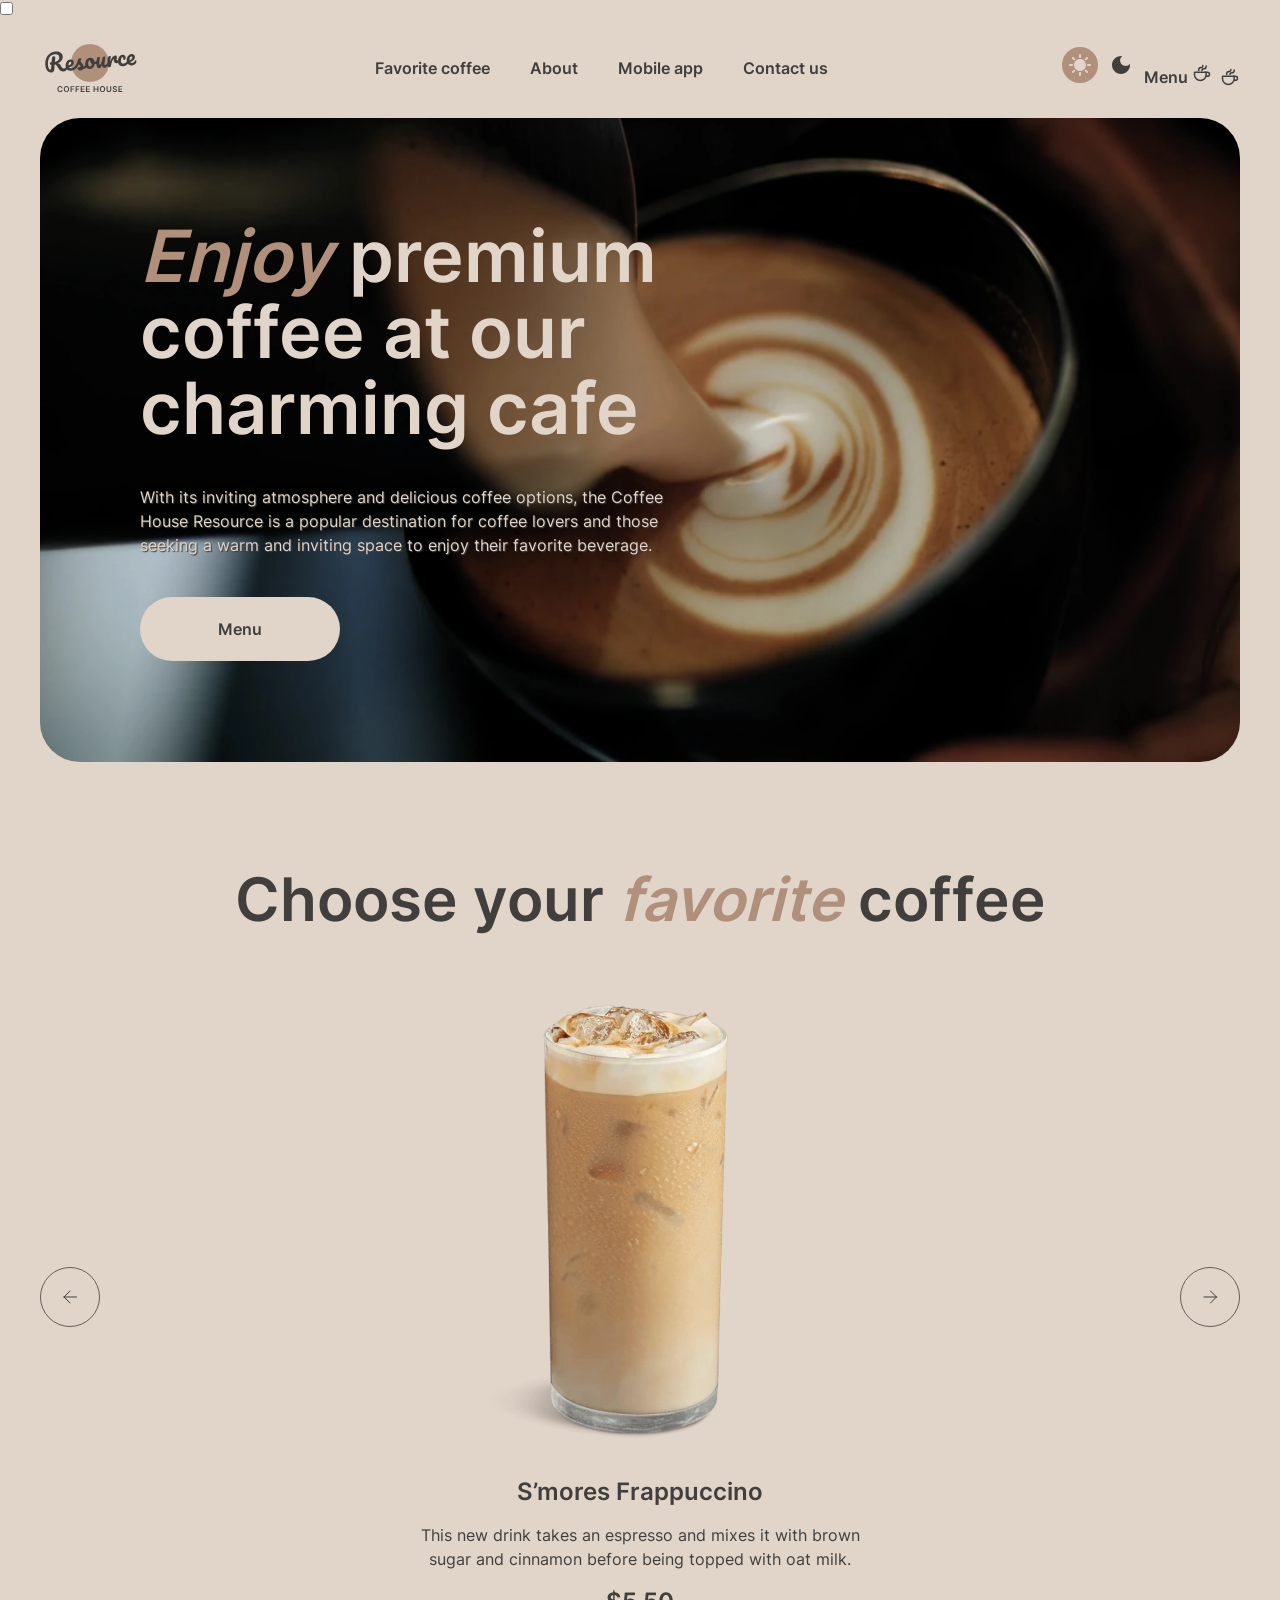
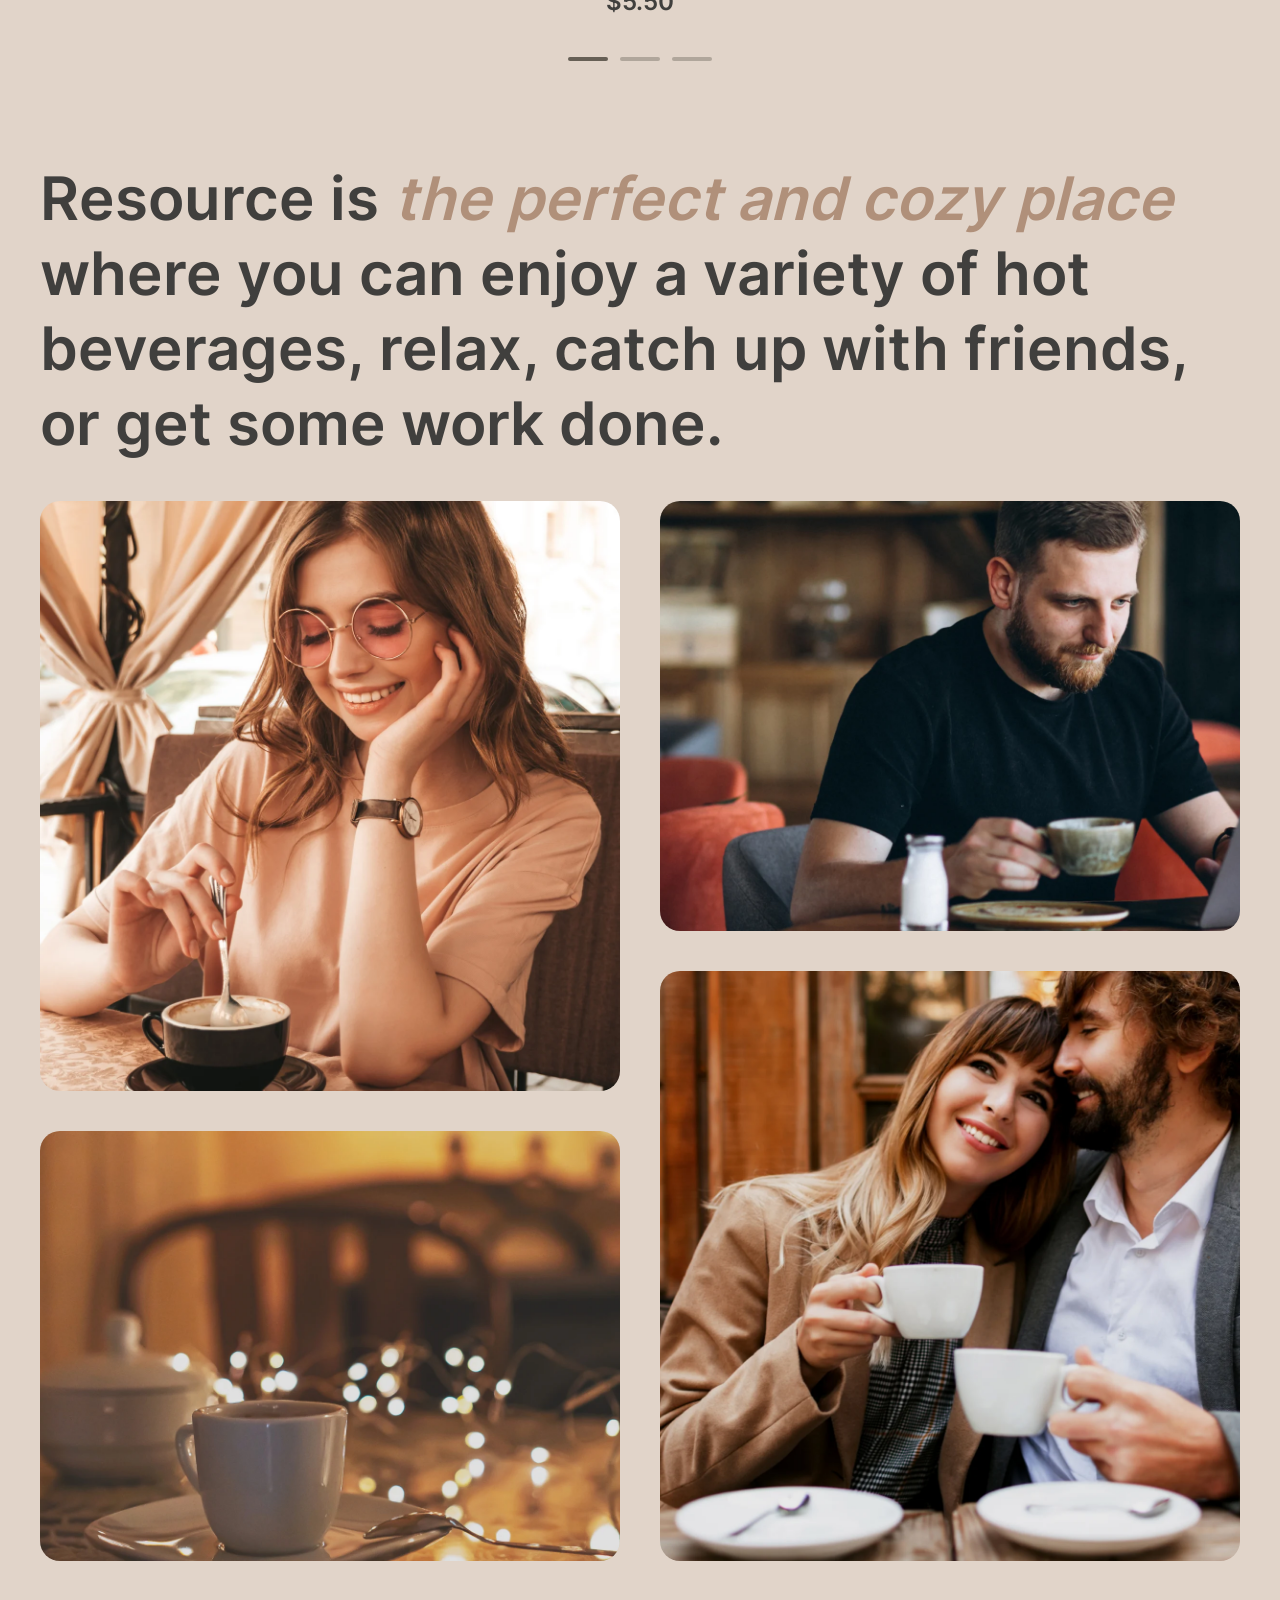
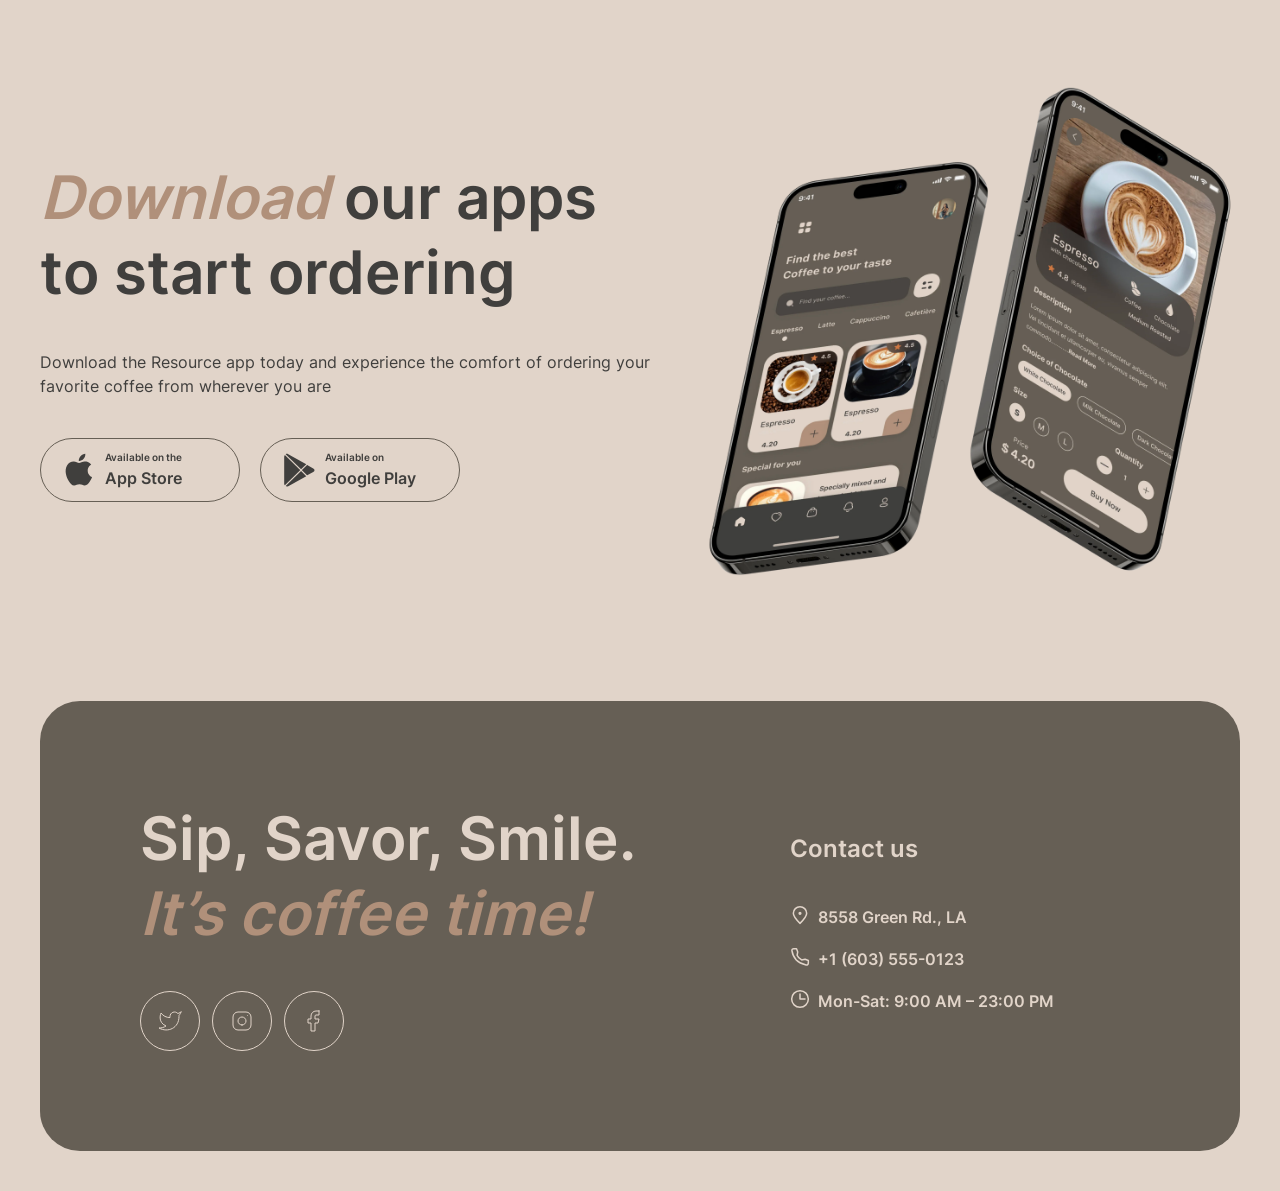
==== commit e1021245: "feat: add nidght mode for main page" ====
--- a/coffee-house/pages/home/index.html
+++ b/coffee-house/pages/home/index.html
@@ -16,6 +16,9 @@
 </head>
 
 <body>
+
+  <input id="tb__switcher" type="checkbox">
+
   <header class="header">
     <div class="header__wrapper container">
       <a href="#!" class="header__logo logo link link_inactive">
@@ -33,8 +36,45 @@
         </ul>
       </nav>
 
-      <a href="../menu/menu.html" class="header__button menu-button d-none-768px">Menu</a>
-      <button class="header__burger-button d-none-invert"></button>
+      <div class="header__block">
+        <label for="tb__switcher" class="header__theme-switcher tb">
+
+          <svg class="day-mode" width="36" height="36" viewBox="0 0 36 36" fill="none"
+            xmlns="http://www.w3.org/2000/svg">
+            <rect class="day-bg" width="36" height="36" rx="18" fill="#B0907A" />
+            <path
+              d="M17 10V8C17 7.45 17.45 7 18 7C18.55 7 19 7.45 19 8V10C19 10.55 18.55 11 18 11C17.45 11 17 10.55 17 10ZM24.36 13.05L25.77 11.63C26.16 11.24 26.16 10.61 25.77 10.22C25.38 9.83 24.75 9.83 24.36 10.22L22.95 11.64C22.56 12.03 22.56 12.66 22.95 13.05C23.34 13.44 23.97 13.44 24.36 13.05ZM28 17H26C25.45 17 25 17.45 25 18C25 18.55 25.45 19 26 19H28C28.55 19 29 18.55 29 18C29 17.45 28.55 17 28 17ZM18 25C17.45 25 17 25.45 17 26V28C17 28.55 17.45 29 18 29C18.55 29 19 28.55 19 28V26C19 25.45 18.55 25 18 25ZM11.64 13.05L10.22 11.64C9.83 11.25 9.83 10.61 10.22 10.23C10.61 9.85 11.25 9.84 11.63 10.23L13.04 11.64C13.43 12.03 13.43 12.67 13.04 13.05C12.65 13.43 12.02 13.44 11.64 13.05ZM22.95 22.95C22.56 23.34 22.56 23.98 22.95 24.36L24.36 25.77C24.75 26.16 25.39 26.16 25.77 25.77C26.16 25.38 26.16 24.74 25.77 24.36L24.36 22.95C23.98 22.56 23.34 22.56 22.95 22.95ZM8 19H10C10.55 19 11 18.55 11 18C11 17.45 10.55 17 10 17H8C7.45 17 7 17.45 7 18C7 18.55 7.45 19 8 19ZM11.64 25.78L13.05 24.37C13.44 23.98 13.44 23.34 13.05 22.96C12.66 22.58 12.02 22.57 11.64 22.96L10.23 24.37C9.84 24.76 9.84 25.4 10.23 25.78C10.61 26.17 11.25 26.17 11.64 25.78ZM18 12C14.69 12 12 14.69 12 18C12 21.31 14.69 24 18 24C21.31 24 24 21.31 24 18C24 14.69 21.31 12 18 12Z"
+              fill="#E1D4C9" />
+          </svg>
+
+          <svg class="night-mode" width="36" height="36" viewBox="0 0 36 36" fill="none"
+            xmlns="http://www.w3.org/2000/svg">
+            <path
+              d="M18 9C13.03 9 9 13.03 9 18C9 22.97 13.03 27 18 27C22.97 27 27 22.97 27 18C27 17.54 26.96 17.08 26.9 16.64C25.92 18.01 24.32 18.9 22.5 18.9C19.52 18.9 17.1 16.48 17.1 13.5C17.1 11.69 17.99 10.08 19.36 9.1C18.92 9.04 18.46 9 18 9Z"
+              fill="#403F3D" />
+          </svg>
+        </label>
+
+        <a href="../menu/menu.html" class="header__button menu-button d-none-768px">Menu
+
+          <svg width="20" height="20" viewBox="0 0 20 20" fill="none" xmlns="http://www.w3.org/2000/svg">
+            <path
+              d="M14.167 9.76667V11.6667C14.167 14.8883 11.5553 17.5 8.33366 17.5C5.112 17.5 2.50033 14.8883 2.50033 11.6667V9.76667C2.50033 9.4353 2.76896 9.16667 3.10033 9.16667H13.567C13.8984 9.16667 14.167 9.4353 14.167 9.76667Z"
+              stroke="#403F3D" stroke-width="1.5" stroke-linecap="round" stroke-linejoin="round" />
+            <path
+              d="M10.0003 7.50008C10.0003 6.66675 10.5956 5.83341 11.786 5.83341C13.101 5.83341 14.167 4.76743 14.167 3.45246V2.91675"
+              stroke="#403F3D" stroke-width="1.5" stroke-linecap="round" stroke-linejoin="round" />
+            <path
+              d="M6.66634 7.5V7.08333C6.66634 5.70262 7.78563 4.58333 9.16634 4.58333C10.0868 4.58333 10.833 3.83714 10.833 2.91667V2.5"
+              stroke="#403F3D" stroke-width="1.5" stroke-linecap="round" stroke-linejoin="round" />
+            <path
+              d="M13.333 9.16675H15.4163C16.5669 9.16675 17.4997 10.0995 17.4997 11.2501C17.4997 12.4007 16.5669 13.3334 15.4163 13.3334H14.1663"
+              stroke="#403F3D" stroke-width="1.5" stroke-linecap="round" stroke-linejoin="round" />
+          </svg>
+        </a>
+        <button class="header__burger-button d-none-invert"></button>
+      </div>
+
     </div>
   </header>
 
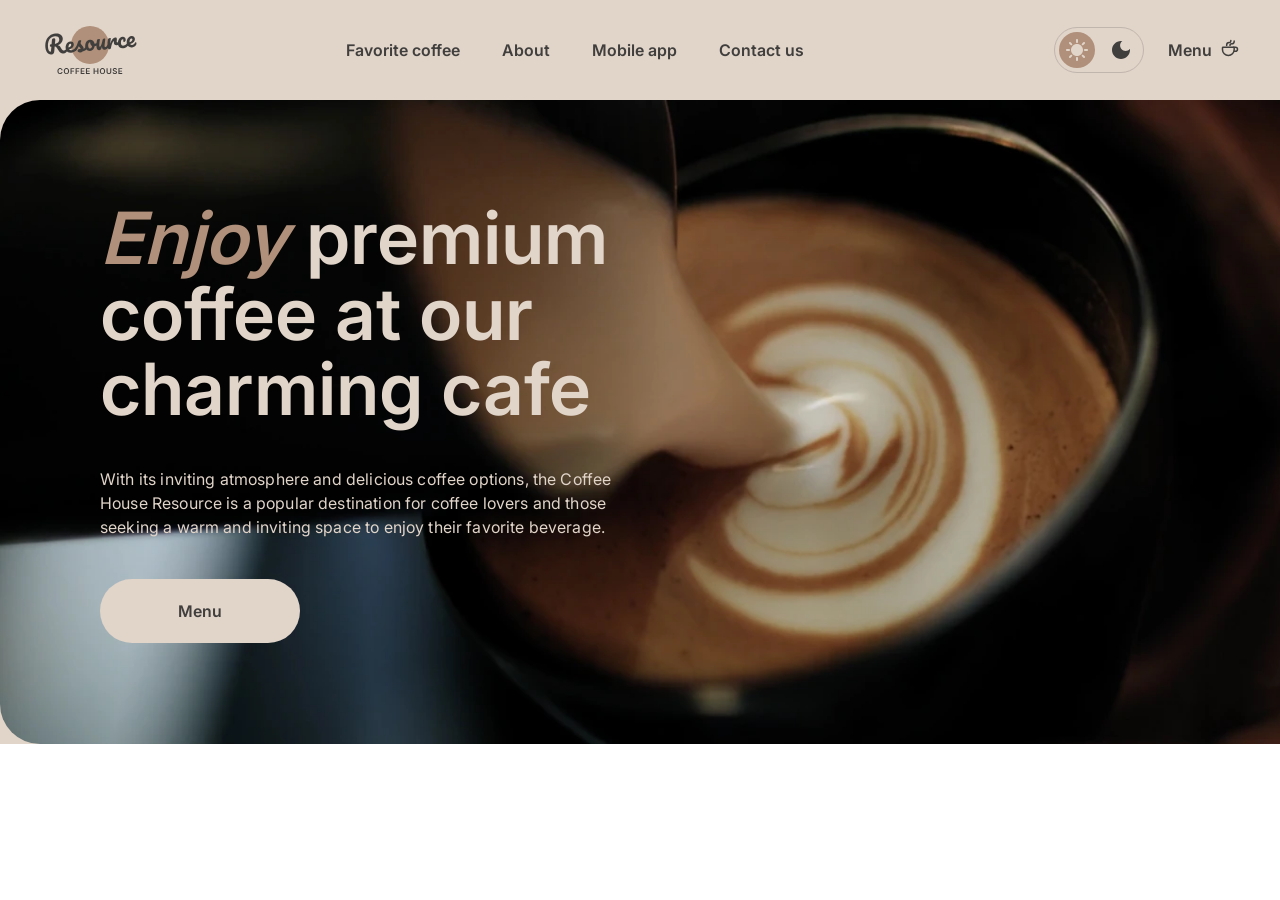
==== commit 6f08a41d: "feat: add enjoy block" ====
--- a/coffee-house/pages/home/index.html
+++ b/coffee-house/pages/home/index.html
@@ -4,303 +4,101 @@
 <head>
   <meta charset="UTF-8">
   <meta name="viewport" content="width=device-width, initial-scale=1.0">
-  <link rel="apple-touch-icon" sizes="180x180" href="../../assets/icons/favicon/apple-touch-icon.png">
-  <link rel="icon" type="image/png" sizes="32x32" href="../../assets/icons/favicon/favicon-32x32.png">
-  <link rel="icon" type="image/png" sizes="16x16" href="../../assets/icons/favicon/favicon-16x16.png">
-  <link rel="manifest" href="../../assets/icons/favicon/site.webmanifest">
-  <link rel="mask-icon" href="../../assets/icons/favicon/safari-pinned-tab.svg" color="#5bbad5">
-  <meta name="msapplication-TileColor" content="#da532c">
-  <meta name="theme-color" content="#ffffff">
-  <link rel="stylesheet" href="main.css">
+  <link rel="stylesheet" href="../../assets/css/main.css">
   <title>Coffee House</title>
 </head>
 
 <body>
-
   <input id="tb__switcher" type="checkbox">
 
-  <header class="header">
-    <div class="header__wrapper container">
-      <a href="#!" class="header__logo logo link link_inactive">
-        <div class="logo__wrapper"></div>
-      </a>
+  <div class="first-screen">
+    <header class="header">
+      <div class="header__wrapper container">
+        <a class="header__logo" href="#"></a>
+        <nav class="header__nav nav">
+          <ul class="nav__list">
+            <li class="nav__item"><a href="#" class="nav__link">Favorite coffee</a></li>
+            <li class="nav__item"><a href="#" class="nav__link">About</a></li>
+            <li class="nav__item"><a href="#" class="nav__link">Mobile app</a></li>
+            <li class="nav__item"><a href="#" class="nav__link">Contact us</a></li>
+          </ul>
 
-      <nav class="header__nav nav d-none-768px burger-menu">
-        <ul class="nav__list burger-menu__wrapper">
-          <li class="nav__item"><a href="#favorite" class="nav__link link-effects">Favorite coffee</a></li>
-          <li class="nav__item"><a href="#about" class="nav__link link-effects">About</a></li>
-          <li class="nav__item"><a href="#app-block" class="nav__link link-effects">Mobile app</a></li>
-          <li class="nav__item"><a href="#footer" class="nav__link link-effects">Contact us</a></li>
-          <li class="nav__item d-none-invert"><a href="../menu/menu.html"
-              class="nav__link header__button menu-button">Menu</a></li>
-        </ul>
-      </nav>
 
-      <div class="header__block">
-        <label for="tb__switcher" class="header__theme-switcher tb">
+        </nav>
 
-          <svg class="day-mode" width="36" height="36" viewBox="0 0 36 36" fill="none"
-            xmlns="http://www.w3.org/2000/svg">
-            <rect class="day-bg" width="36" height="36" rx="18" fill="#B0907A" />
-            <path
-              d="M17 10V8C17 7.45 17.45 7 18 7C18.55 7 19 7.45 19 8V10C19 10.55 18.55 11 18 11C17.45 11 17 10.55 17 10ZM24.36 13.05L25.77 11.63C26.16 11.24 26.16 10.61 25.77 10.22C25.38 9.83 24.75 9.83 24.36 10.22L22.95 11.64C22.56 12.03 22.56 12.66 22.95 13.05C23.34 13.44 23.97 13.44 24.36 13.05ZM28 17H26C25.45 17 25 17.45 25 18C25 18.55 25.45 19 26 19H28C28.55 19 29 18.55 29 18C29 17.45 28.55 17 28 17ZM18 25C17.45 25 17 25.45 17 26V28C17 28.55 17.45 29 18 29C18.55 29 19 28.55 19 28V26C19 25.45 18.55 25 18 25ZM11.64 13.05L10.22 11.64C9.83 11.25 9.83 10.61 10.22 10.23C10.61 9.85 11.25 9.84 11.63 10.23L13.04 11.64C13.43 12.03 13.43 12.67 13.04 13.05C12.65 13.43 12.02 13.44 11.64 13.05ZM22.95 22.95C22.56 23.34 22.56 23.98 22.95 24.36L24.36 25.77C24.75 26.16 25.39 26.16 25.77 25.77C26.16 25.38 26.16 24.74 25.77 24.36L24.36 22.95C23.98 22.56 23.34 22.56 22.95 22.95ZM8 19H10C10.55 19 11 18.55 11 18C11 17.45 10.55 17 10 17H8C7.45 17 7 17.45 7 18C7 18.55 7.45 19 8 19ZM11.64 25.78L13.05 24.37C13.44 23.98 13.44 23.34 13.05 22.96C12.66 22.58 12.02 22.57 11.64 22.96L10.23 24.37C9.84 24.76 9.84 25.4 10.23 25.78C10.61 26.17 11.25 26.17 11.64 25.78ZM18 12C14.69 12 12 14.69 12 18C12 21.31 14.69 24 18 24C21.31 24 24 21.31 24 18C24 14.69 21.31 12 18 12Z"
-              fill="#E1D4C9" />
-          </svg>
+        <div class="header__block">
+          <label class="header__theme-switcher tb" for="tb__switcher">
 
-          <svg class="night-mode" width="36" height="36" viewBox="0 0 36 36" fill="none"
-            xmlns="http://www.w3.org/2000/svg">
-            <path
-              d="M18 9C13.03 9 9 13.03 9 18C9 22.97 13.03 27 18 27C22.97 27 27 22.97 27 18C27 17.54 26.96 17.08 26.9 16.64C25.92 18.01 24.32 18.9 22.5 18.9C19.52 18.9 17.1 16.48 17.1 13.5C17.1 11.69 17.99 10.08 19.36 9.1C18.92 9.04 18.46 9 18 9Z"
-              fill="#403F3D" />
-          </svg>
-        </label>
+            <svg class="day-mode" width="36" height="36" viewBox="0 0 36 36" fill="none"
+              xmlns="http://www.w3.org/2000/svg">
+              <path
+                d="M17 10V8C17 7.45 17.45 7 18 7C18.55 7 19 7.45 19 8V10C19 10.55 18.55 11 18 11C17.45 11 17 10.55 17 10ZM24.36 13.05L25.77 11.63C26.16 11.24 26.16 10.61 25.77 10.22C25.38 9.83 24.75 9.83 24.36 10.22L22.95 11.64C22.56 12.03 22.56 12.66 22.95 13.05C23.34 13.44 23.97 13.44 24.36 13.05ZM28 17H26C25.45 17 25 17.45 25 18C25 18.55 25.45 19 26 19H28C28.55 19 29 18.55 29 18C29 17.45 28.55 17 28 17ZM18 25C17.45 25 17 25.45 17 26V28C17 28.55 17.45 29 18 29C18.55 29 19 28.55 19 28V26C19 25.45 18.55 25 18 25ZM11.64 13.05L10.22 11.64C9.83 11.25 9.83 10.61 10.22 10.23C10.61 9.85 11.25 9.84 11.63 10.23L13.04 11.64C13.43 12.03 13.43 12.67 13.04 13.05C12.65 13.43 12.02 13.44 11.64 13.05ZM22.95 22.95C22.56 23.34 22.56 23.98 22.95 24.36L24.36 25.77C24.75 26.16 25.39 26.16 25.77 25.77C26.16 25.38 26.16 24.74 25.77 24.36L24.36 22.95C23.98 22.56 23.34 22.56 22.95 22.95ZM8 19H10C10.55 19 11 18.55 11 18C11 17.45 10.55 17 10 17H8C7.45 17 7 17.45 7 18C7 18.55 7.45 19 8 19ZM11.64 25.78L13.05 24.37C13.44 23.98 13.44 23.34 13.05 22.96C12.66 22.58 12.02 22.57 11.64 22.96L10.23 24.37C9.84 24.76 9.84 25.4 10.23 25.78C10.61 26.17 11.25 26.17 11.64 25.78ZM18 12C14.69 12 12 14.69 12 18C12 21.31 14.69 24 18 24C21.31 24 24 21.31 24 18C24 14.69 21.31 12 18 12Z"
+                fill="#E1D4C9" />
+            </svg>
 
-        <a href="../menu/menu.html" class="header__button menu-button d-none-768px">Menu
-
-          <svg width="20" height="20" viewBox="0 0 20 20" fill="none" xmlns="http://www.w3.org/2000/svg">
-            <path
-              d="M14.167 9.76667V11.6667C14.167 14.8883 11.5553 17.5 8.33366 17.5C5.112 17.5 2.50033 14.8883 2.50033 11.6667V9.76667C2.50033 9.4353 2.76896 9.16667 3.10033 9.16667H13.567C13.8984 9.16667 14.167 9.4353 14.167 9.76667Z"
-              stroke="#403F3D" stroke-width="1.5" stroke-linecap="round" stroke-linejoin="round" />
-            <path
-              d="M10.0003 7.50008C10.0003 6.66675 10.5956 5.83341 11.786 5.83341C13.101 5.83341 14.167 4.76743 14.167 3.45246V2.91675"
-              stroke="#403F3D" stroke-width="1.5" stroke-linecap="round" stroke-linejoin="round" />
-            <path
-              d="M6.66634 7.5V7.08333C6.66634 5.70262 7.78563 4.58333 9.16634 4.58333C10.0868 4.58333 10.833 3.83714 10.833 2.91667V2.5"
-              stroke="#403F3D" stroke-width="1.5" stroke-linecap="round" stroke-linejoin="round" />
-            <path
-              d="M13.333 9.16675H15.4163C16.5669 9.16675 17.4997 10.0995 17.4997 11.2501C17.4997 12.4007 16.5669 13.3334 15.4163 13.3334H14.1663"
-              stroke="#403F3D" stroke-width="1.5" stroke-linecap="round" stroke-linejoin="round" />
-          </svg>
-        </a>
-        <button class="header__burger-button d-none-invert"></button>
-      </div>
-
-    </div>
-  </header>
-
-  <section class="enjoy">
-    <div class="enjoy__wrapper container">
-      <div class="enjoy__card card">
-        <div class="card__content-wrapper">
-          <h1 class="enjoy__title title-h1"><span>Enjoy</span> premium coffee at our charming cafe</h1>
-
-          <p class="card__description">With its inviting atmosphere and delicious coffee options, the Coffee
-            House Resource is a popular destination for coffee lovers and those seeking a warm and inviting
-            space to enjoy their favorite beverage.</p>
-
-          <a href="../menu/menu.html" class="card__link btn-primary">Menu</a>
-        </div>
-      </div>
-    </div>
-  </section>
-
-  <section id="favorite" class="favorite">
-    <div class="favorite__wrapper container">
-      <h2 class="favorite__title title-h2">Choose your <span>favorite</span> coffee</h2>
-
-      <div class="favorite__slider slider">
-        <div class="slider__main">
-          <div class="slider__cards-screen screen">
-            <div class="screen__carousel carousel">
-              <div class="carousel__card">
-                <div class="carousel__card-content content">
-                  <img class="content__image" src="../../assets/images/coffee-slider-1.webp" alt="product's image">
-                  <h3 class="content__title title-h3">S’mores Frappuccino</h3>
-                  <p class="content__description">This new drink takes an espresso and mixes it with
-                    brown sugar and cinnamon before being topped with oat milk.</p>
-                  <span class="content-price title-h3">$5.50</span>
-                </div>
-              </div>
-              <div class="carousel__card"></div>
-              <div class="carousel__card"></div>
-            </div>
-          </div>
-          <button class="slider__button-back slider-button">
-            <svg xmlns="http://www.w3.org/2000/svg" width="24" height="24" viewBox="0 0 24 24" fill="none">
-              <path d="M18.5 12H6M6 12L12 6M6 12L12 18" stroke="#403F3D" stroke-linecap="round"
-                stroke-linejoin="round" />
-            </svg>
-          </button>
-          <button class="slider__button-next slider-button">
-            <svg xmlns="http://www.w3.org/2000/svg" width="24" height="24" viewBox="0 0 24 24" fill="none">
-              <path d="M6 12H18.5M18.5 12L12.5 6M18.5 12L12.5 18" stroke="#403F3D" stroke-linecap="round"
-                stroke-linejoin="round" />
-            </svg>
-          </button>
-        </div>
-
-        <div class="slider__paginaton pagination">
-          <button class="pagination-button pagination-button_active"></button>
-          <button class="pagination-button"></button>
-          <button class="pagination-button"></button>
-        </div>
-      </div>
-    </div>
-  </section>
-
-  <section class="about" id="about">
-    <div class="about__wrapper container">
-      <h2 class="about__title title-h2">Resource is <span>the perfect and cozy place</span> where you can enjoy a
-        variety of
-        hot beverages, relax, catch up with friends, or get some work done.</h2>
-
-      <div class="about__galery galery">
-        <div class="about__galery-leff-block galery__pic-wrapper">
-          <div class="about__pic-wrapper galery__big-pic">
-            <img src="../../assets/images/about-1.webp" alt="About Picture 1" class="about__pic galery__picture">
-          </div>
-
-          <div class="about__pic-wrapper galery__small-pic display-none-874px ">
-            <img src="../../assets/images/about-2.webp" alt="About Picture 2" class="about__pic galery__picture">
-          </div>
-        </div>
-
-        <div class="about__galery-right-block galery__pic-wrapper">
-          <div class="about__pic-wrapper galery__small-pic display-none-874px ">
-            <img src="../../assets/images/about-3.webp" alt="About Picture 3" class="about__pic galery__picture">
-          </div>
-
-          <div class="about__pic-wrapper galery__big-pic">
-            <img src="../../assets/images/about-4.webp" alt="About Picture 4" class="about__pic galery__picture">
-          </div>
-        </div>
-      </div>
-    </div>
-  </section>
-
-  <section class="app-block" id="app-block">
-    <div class="app-block__wrapper container">
-      <div class="app-block__left-content">
-        <h2 class="app-block__title title-h2"><span>Download</span> our apps to start ordering</h2>
-
-        <p class="app-block__description">Download the Resource app today and experience the comfort of ordering
-          your favorite coffee from wherever you are</p>
-
-        <div class="app-block__links">
-          <a href="#!" class="app-block__link btn-app-link link-app-store">
-            <svg xmlns="http://www.w3.org/2000/svg" width="36" height="36" viewBox="0 0 36 36" fill="none"
-              class="link-app-store-logo svg-logo">
+            <svg class="night-mode" width="36" height="36" viewBox="0 0 36 36" fill="none"
+              xmlns="http://www.w3.org/2000/svg">
               <path
-                d="M26.7073 18.6307C26.6704 14.6324 30.065 12.6872 30.2203 12.5966C28.2977 9.86366 25.3178 9.49026 24.2707 9.46048C21.7679 9.20369 19.3403 10.9206 18.0654 10.9206C16.765 10.9206 14.8017 9.48529 12.6858 9.52747C9.96293 9.56841 7.41566 11.1055 6.0186 13.4923C3.13542 18.359 5.28572 25.5108 8.04802 29.4446C9.42981 31.3712 11.0444 33.5223 13.1578 33.4466C15.2254 33.3635 15.9978 32.1614 18.4929 32.1614C20.9651 32.1614 21.6903 33.4466 23.8457 33.3983C26.0647 33.3635 27.4618 31.463 28.7952 29.519C30.392 27.3108 31.0333 25.1362 31.0588 25.0245C31.0066 25.0071 26.7493 23.4229 26.7073 18.6307Z"
-                fill="#403F3D" />
-              <path
-                d="M22.6357 6.87268C23.7477 5.51675 24.5086 3.67205 24.2974 1.80005C22.6879 1.86952 20.675 2.88554 19.5159 4.21169C18.4903 5.38029 17.5742 7.29571 17.8109 9.097C19.6189 9.2285 21.4753 8.20752 22.6357 6.87268Z"
+                d="M18 9C13.03 9 9 13.03 9 18C9 22.97 13.03 27 18 27C22.97 27 27 22.97 27 18C27 17.54 26.96 17.08 26.9 16.64C25.92 18.01 24.32 18.9 22.5 18.9C19.52 18.9 17.1 16.48 17.1 13.5C17.1 11.69 17.99 10.08 19.36 9.1C18.92 9.04 18.46 9 18 9Z"
                 fill="#403F3D" />
             </svg>
+          </label>
 
-            <div class="btn-app-link__text-wrapper text">
-              <span class="text__first">Available on the</span>
-              <span class="text__second">App Store</span>
-            </div>
-          </a>
-
-          <a href="#!" class="app-block__link btn-app-link link-play-market">
-            <svg xmlns="http://www.w3.org/2000/svg" width="36" height="36" viewBox="0 0 36 36" fill="none"
-              class="link-play-market-logo svg-logo">
+          <a href="#" class="header__menu-link">
+            Menu
+            <svg width="20" height="20" viewBox="0 0 20 20" fill="none" xmlns="http://www.w3.org/2000/svg">
               <path
-                d="M3.7558 3.20297C3.39335 3.57289 3.18359 4.14884 3.18359 4.89471V31.4994C3.18359 32.2453 3.39335 32.8212 3.7558 33.1911L3.84525 33.2723L19.1359 18.37V18.0181L3.84525 3.11575L3.7558 3.20297Z"
-                fill="#403F3D" />
+                d="M14.166 9.76667V11.6667C14.166 14.8883 11.5543 17.5 8.33268 17.5C5.11102 17.5 2.49935 14.8883 2.49935 11.6667V9.76667C2.49935 9.4353 2.76798 9.16667 3.09935 9.16667H13.566C13.8974 9.16667 14.166 9.4353 14.166 9.76667Z"
+                stroke="#403F3D" stroke-width="1.5" stroke-linecap="round" stroke-linejoin="round" />
               <path
-                d="M26.0776 23.34L20.9863 18.37V18.0181L26.0837 13.0482L26.1979 13.1128L32.2345 16.4617C33.9573 17.4121 33.9573 18.976 32.2345 19.9324L26.1979 23.2753L26.0776 23.34Z"
-                fill="#403F3D" />
+                d="M9.99935 7.49996C9.99935 6.66663 10.5946 5.83329 11.7851 5.83329C13.1 5.83329 14.166 4.7673 14.166 3.45234V2.91663"
+                stroke="#403F3D" stroke-width="1.5" stroke-linecap="round" stroke-linejoin="round" />
               <path
-                d="M25.2733 24.2007L20.0617 19.1195L4.68164 34.1166C5.25384 34.7031 6.18695 34.7737 7.24807 34.1873L25.2733 24.2007Z"
-                fill="#403F3D" />
+                d="M6.66732 7.5V7.08333C6.66732 5.70262 7.78661 4.58333 9.16732 4.58333C10.0878 4.58333 10.834 3.83714 10.834 2.91667V2.5"
+                stroke="#403F3D" stroke-width="1.5" stroke-linecap="round" stroke-linejoin="round" />
               <path
-                d="M25.2733 12.1876L7.24807 2.20103C6.18695 1.62058 5.25384 1.69125 4.68164 2.27772L20.0617 17.2688L25.2733 12.1876Z"
-                fill="#403F3D" />
-            </svg>
-
-            <div class="btn-app-link__text-wrapper text">
-              <span class="text__first">Available on</span>
-              <span class="text__second">Google Play</span>
-            </div>
-          </a>
-        </div>
-      </div>
-      <img src="../../assets/images/mobile-screens.webp" alt="Mobile-screens picture"
-        class="app-block__right-content app-block__picture">
-    </div>
-  </section>
-
-  <footer class="footer container" id="footer">
-    <div class="footer__wrapper">
-      <div class="footer__left-block footer__block">
-        <h2 class="footer__title title-h2">Sip, Savor, Smile. <span>It’s coffee time!</span></h2>
-
-        <div class="footer__social-links social">
-          <a href="#!" class="social__link">
-            <svg xmlns="http://www.w3.org/2000/svg" width="24" height="24" viewBox="0 0 24 24" fill="none">
-              <path
-                d="M23 3.01006C23 3.01006 20.9821 4.20217 19.86 4.54006C19.2577 3.84757 18.4573 3.35675 17.567 3.13398C16.6767 2.91122 15.7395 2.96725 14.8821 3.29451C14.0247 3.62177 13.2884 4.20446 12.773 4.96377C12.2575 5.72309 11.9877 6.62239 12 7.54006V8.54006C10.2426 8.58562 8.50127 8.19587 6.93101 7.4055C5.36074 6.61513 4.01032 5.44869 3 4.01006C3 4.01006 -1 13.0101 8 17.0101C5.94053 18.408 3.48716 19.109 1 19.0101C10 24.0101 21 19.0101 21 7.51006C20.9991 7.23151 20.9723 6.95365 20.92 6.68006C21.9406 5.67355 23 3.01006 23 3.01006Z"
-                stroke="#E1D4C9" stroke-linecap="round" stroke-linejoin="round" />
-            </svg>
-          </a>
-          <a href="#!" class="social__link">
-            <svg xmlns="http://www.w3.org/2000/svg" width="24" height="24" viewBox="0 0 24 24" fill="none">
-              <path
-                d="M12 16C14.2091 16 16 14.2091 16 12C16 9.79086 14.2091 8 12 8C9.79086 8 8 9.79086 8 12C8 14.2091 9.79086 16 12 16Z"
-                stroke="#E1D4C9" stroke-linecap="round" stroke-linejoin="round" />
-              <path
-                d="M3 16V8C3 5.23858 5.23858 3 8 3H16C18.7614 3 21 5.23858 21 8V16C21 18.7614 18.7614 21 16 21H8C5.23858 21 3 18.7614 3 16Z"
-                stroke="#E1D4C9" />
-              <path d="M17.5 6.51L17.51 6.49889" stroke="#E1D4C9" stroke-linecap="round" stroke-linejoin="round" />
-            </svg>
-          </a>
-          <a href="#!" class="social__link">
-            <svg xmlns="http://www.w3.org/2000/svg" width="24" height="24" viewBox="0 0 24 24" fill="none">
-              <path
-                d="M17 2H14C12.6739 2 11.4021 2.52678 10.4645 3.46447C9.52678 4.40215 9 5.67392 9 7V10H6V14H9V22H13V14H16L17 10H13V7C13 6.73478 13.1054 6.48043 13.2929 6.29289C13.4804 6.10536 13.7348 6 14 6H17V2Z"
-                stroke="#E1D4C9" stroke-linecap="round" stroke-linejoin="round" />
+                d="M13.334 9.16663H15.4173C16.5679 9.16663 17.5007 10.0994 17.5007 11.25C17.5007 12.4006 16.5679 13.3333 15.4173 13.3333H14.1673"
+                stroke="#403F3D" stroke-width="1.5" stroke-linecap="round" stroke-linejoin="round" />
             </svg>
           </a>
         </div>
       </div>
-      <div class="footer__right-block footer__block contact">
-        <h3 class="footer__contacts-title title-h3">Contact us</h3>
+      <!-- /.header__wrapper -->
+    </header>
+    <div class="enjoy">
+      <div class="enjoy__wrapper">
+        <div class="enjoy__content">
+          <h1 class="enjoy__title">
+            <span>Enjoy</span> premium coffee at our charming cafe
+          </h1>
 
-        <a href="https://www.google.com/maps/search/8558+Green+Rd.,++LA/@34.0206085,-118.7413724,10z/data=!3m1!4b1?entry=ttu"
-          target="_blank" class="contact__link contact__text title-h3 link-effects">
-          <svg xmlns="http://www.w3.org/2000/svg" width="20" height="20" viewBox="0 0 20 20" fill="none">
-            <path
-              d="M16.6663 8.33329C16.6663 12.0152 9.99967 18.3333 9.99967 18.3333C9.99967 18.3333 3.33301 12.0152 3.33301 8.33329C3.33301 4.65139 6.31778 1.66663 9.99967 1.66663C13.6816 1.66663 16.6663 4.65139 16.6663 8.33329Z"
-              stroke="#E1D4C9" stroke-width="1.5" />
-            <path
-              d="M10.0003 9.16667C10.4606 9.16667 10.8337 8.79357 10.8337 8.33333C10.8337 7.8731 10.4606 7.5 10.0003 7.5C9.54009 7.5 9.16699 7.8731 9.16699 8.33333C9.16699 8.79357 9.54009 9.16667 10.0003 9.16667Z"
-              fill="#E1D4C9" stroke="#E1D4C9" stroke-width="1.5" stroke-linecap="round" stroke-linejoin="round" />
-          </svg>
+          <p class="enjoy__description">
+            With its inviting atmosphere and delicious coffee options, the Coffee House Resource is a popular
+            destination for coffee lovers and those seeking a warm and inviting space to enjoy their favorite beverage.
+          </p>
 
-          <span>8558 Green Rd., LA</span></a>
-        <a href="tel:+1603555-0123" class="contact__link contact__text title-h3 link-effects">
-          <svg xmlns="http://www.w3.org/2000/svg" width="20" height="20" viewBox="0 0 20 20" fill="none">
-            <path
-              d="M15.0984 12.2516L11.6665 12.9166C9.34845 11.7531 7.91654 10.4166 7.08321 8.33329L7.72483 4.89154L6.51197 1.66663L3.72946 1.66663C2.60191 1.66663 1.71466 2.59958 1.90108 3.71161C2.29888 6.08454 3.37231 10.0391 6.24987 12.9166C9.27338 15.9401 13.5661 17.3318 16.1378 17.9288C17.299 18.1983 18.3332 17.2908 18.3332 16.0988L18.3332 13.4843L15.0984 12.2516Z"
-              stroke="#E1D4C9" stroke-width="1.5" stroke-linecap="round" stroke-linejoin="round" />
-          </svg>
-
-          <span>+1 (603) 555-0123</span>
-        </a>
-        <span class="contact__time contact__text title-h3">
-          <svg xmlns="http://www.w3.org/2000/svg" width="20" height="20" viewBox="0 0 20 20" fill="none">
-            <g clip-path="url(#clip0_217_1736)">
-              <path d="M10 5L10 10L15 10" stroke="#E1D4C9" stroke-width="1.5" stroke-linecap="round"
-                stroke-linejoin="round" />
+          <a href="#" class="enjoy__link">Menu
+            <svg width="20" height="20" viewBox="0 0 20 20" fill="none" xmlns="http://www.w3.org/2000/svg">
               <path
-                d="M10.0003 18.3333C14.6027 18.3333 18.3337 14.6023 18.3337 9.99996C18.3337 5.39759 14.6027 1.66663 10.0003 1.66663C5.39795 1.66663 1.66699 5.39759 1.66699 9.99996C1.66699 14.6023 5.39795 18.3333 10.0003 18.3333Z"
-                stroke="#E1D4C9" stroke-width="1.5" stroke-linecap="round" stroke-linejoin="round" />
-            </g>
-            <defs>
-              <clippath id="clip0_217_1736">
-                <rect width="20" height="20" fill="white" />
-              </clippath>
-            </defs>
-          </svg>
-
-          <span>Mon-Sat: 9:00 AM – 23:00 PM</span>
-        </span>
+                d="M14.166 9.76667V11.6667C14.166 14.8883 11.5543 17.5 8.33268 17.5C5.11102 17.5 2.49935 14.8883 2.49935 11.6667V9.76667C2.49935 9.4353 2.76798 9.16667 3.09935 9.16667H13.566C13.8974 9.16667 14.166 9.4353 14.166 9.76667Z"
+                stroke="#403F3D" stroke-width="1.5" stroke-linecap="round" stroke-linejoin="round" />
+              <path
+                d="M9.99935 7.49996C9.99935 6.66663 10.5946 5.83329 11.7851 5.83329C13.1 5.83329 14.166 4.7673 14.166 3.45234V2.91663"
+                stroke="#403F3D" stroke-width="1.5" stroke-linecap="round" stroke-linejoin="round" />
+              <path
+                d="M6.66732 7.5V7.08333C6.66732 5.70262 7.78661 4.58333 9.16732 4.58333C10.0878 4.58333 10.834 3.83714 10.834 2.91667V2.5"
+                stroke="#403F3D" stroke-width="1.5" stroke-linecap="round" stroke-linejoin="round" />
+              <path
+                d="M13.334 9.16663H15.4173C16.5679 9.16663 17.5007 10.0994 17.5007 11.25C17.5007 12.4006 16.5679 13.3333 15.4173 13.3333H14.1673"
+                stroke="#403F3D" stroke-width="1.5" stroke-linecap="round" stroke-linejoin="round" />
+            </svg>
+          </a>
+        </div>
       </div>
+      <!-- /.enjoy__wrapper -->
     </div>
-  </footer>
+  </div>
+  <!-- /.first-screen -->
 </body>
 
 </html>
--- a/coffee-house/assets/css/main.css
+++ b/coffee-house/assets/css/main.css
@@ -0,0 +1,639 @@
+/*! normalize.css v8.0.1 | MIT License | github.com/necolas/normalize.css */
+/* Document
+   ========================================================================== */
+/**
+ * 1. Correct the line height in all browsers.
+ * 2. Prevent adjustments of font size after orientation changes in iOS.
+ */
+html {
+  line-height: 1.15;
+  /* 1 */
+  -webkit-text-size-adjust: 100%;
+  /* 2 */
+}
+
+/* Sections
+   ========================================================================== */
+/**
+ * Remove the margin in all browsers.
+ */
+body {
+  margin: 0;
+}
+
+/**
+ * Render the `main` element consistently in IE.
+ */
+main {
+  display: block;
+}
+
+/**
+ * Correct the font size and margin on `h1` elements within `section` and
+ * `article` contexts in Chrome, Firefox, and Safari.
+ */
+h1 {
+  font-size: 2em;
+  margin: 0.67em 0;
+}
+
+/* Grouping content
+   ========================================================================== */
+/**
+ * 1. Add the correct box sizing in Firefox.
+ * 2. Show the overflow in Edge and IE.
+ */
+hr {
+  box-sizing: content-box;
+  /* 1 */
+  height: 0;
+  /* 1 */
+  overflow: visible;
+  /* 2 */
+}
+
+/**
+ * 1. Correct the inheritance and scaling of font size in all browsers.
+ * 2. Correct the odd `em` font sizing in all browsers.
+ */
+pre {
+  font-family: monospace, monospace;
+  /* 1 */
+  font-size: 1em;
+  /* 2 */
+}
+
+/* Text-level semantics
+   ========================================================================== */
+/**
+ * Remove the gray background on active links in IE 10.
+ */
+a {
+  background-color: transparent;
+}
+
+/**
+ * 1. Remove the bottom border in Chrome 57-
+ * 2. Add the correct text decoration in Chrome, Edge, IE, Opera, and Safari.
+ */
+abbr[title] {
+  border-bottom: none;
+  /* 1 */
+  text-decoration: underline;
+  /* 2 */
+  text-decoration: underline dotted;
+  /* 2 */
+}
+
+/**
+ * Add the correct font weight in Chrome, Edge, and Safari.
+ */
+b,
+strong {
+  font-weight: bolder;
+}
+
+/**
+ * 1. Correct the inheritance and scaling of font size in all browsers.
+ * 2. Correct the odd `em` font sizing in all browsers.
+ */
+code,
+kbd,
+samp {
+  font-family: monospace, monospace;
+  /* 1 */
+  font-size: 1em;
+  /* 2 */
+}
+
+/**
+ * Add the correct font size in all browsers.
+ */
+small {
+  font-size: 80%;
+}
+
+/**
+ * Prevent `sub` and `sup` elements from affecting the line height in
+ * all browsers.
+ */
+sub,
+sup {
+  font-size: 75%;
+  line-height: 0;
+  position: relative;
+  vertical-align: baseline;
+}
+
+sub {
+  bottom: -0.25em;
+}
+
+sup {
+  top: -0.5em;
+}
+
+/* Embedded content
+   ========================================================================== */
+/**
+ * Remove the border on images inside links in IE 10.
+ */
+img {
+  border-style: none;
+}
+
+/* Forms
+   ========================================================================== */
+/**
+ * 1. Change the font styles in all browsers.
+ * 2. Remove the margin in Firefox and Safari.
+ */
+button,
+input,
+optgroup,
+select,
+textarea {
+  font-family: inherit;
+  /* 1 */
+  font-size: 100%;
+  /* 1 */
+  line-height: 1.15;
+  /* 1 */
+  margin: 0;
+  /* 2 */
+}
+
+/**
+ * Show the overflow in IE.
+ * 1. Show the overflow in Edge.
+ */
+button,
+input {
+  /* 1 */
+  overflow: visible;
+}
+
+/**
+ * Remove the inheritance of text transform in Edge, Firefox, and IE.
+ * 1. Remove the inheritance of text transform in Firefox.
+ */
+button,
+select {
+  /* 1 */
+  text-transform: none;
+}
+
+/**
+ * Correct the inability to style clickable types in iOS and Safari.
+ */
+button,
+[type=button],
+[type=reset],
+[type=submit] {
+  -webkit-appearance: button;
+}
+
+/**
+ * Remove the inner border and padding in Firefox.
+ */
+button::-moz-focus-inner,
+[type=button]::-moz-focus-inner,
+[type=reset]::-moz-focus-inner,
+[type=submit]::-moz-focus-inner {
+  border-style: none;
+  padding: 0;
+}
+
+/**
+ * Restore the focus styles unset by the previous rule.
+ */
+button:-moz-focusring,
+[type=button]:-moz-focusring,
+[type=reset]:-moz-focusring,
+[type=submit]:-moz-focusring {
+  outline: 1px dotted ButtonText;
+}
+
+/**
+ * Correct the padding in Firefox.
+ */
+fieldset {
+  padding: 0.35em 0.75em 0.625em;
+}
+
+/**
+ * 1. Correct the text wrapping in Edge and IE.
+ * 2. Correct the color inheritance from `fieldset` elements in IE.
+ * 3. Remove the padding so developers are not caught out when they zero out
+ *    `fieldset` elements in all browsers.
+ */
+legend {
+  box-sizing: border-box;
+  /* 1 */
+  color: inherit;
+  /* 2 */
+  display: table;
+  /* 1 */
+  max-width: 100%;
+  /* 1 */
+  padding: 0;
+  /* 3 */
+  white-space: normal;
+  /* 1 */
+}
+
+/**
+ * Add the correct vertical alignment in Chrome, Firefox, and Opera.
+ */
+progress {
+  vertical-align: baseline;
+}
+
+/**
+ * Remove the default vertical scrollbar in IE 10+.
+ */
+textarea {
+  overflow: auto;
+}
+
+/**
+ * 1. Add the correct box sizing in IE 10.
+ * 2. Remove the padding in IE 10.
+ */
+[type=checkbox],
+[type=radio] {
+  box-sizing: border-box;
+  /* 1 */
+  padding: 0;
+  /* 2 */
+}
+
+/**
+ * Correct the cursor style of increment and decrement buttons in Chrome.
+ */
+[type=number]::-webkit-inner-spin-button,
+[type=number]::-webkit-outer-spin-button {
+  height: auto;
+}
+
+/**
+ * 1. Correct the odd appearance in Chrome and Safari.
+ * 2. Correct the outline style in Safari.
+ */
+[type=search] {
+  -webkit-appearance: textfield;
+  /* 1 */
+  outline-offset: -2px;
+  /* 2 */
+}
+
+/**
+ * Remove the inner padding in Chrome and Safari on macOS.
+ */
+[type=search]::-webkit-search-decoration {
+  -webkit-appearance: none;
+}
+
+/**
+ * 1. Correct the inability to style clickable types in iOS and Safari.
+ * 2. Change font properties to `inherit` in Safari.
+ */
+::-webkit-file-upload-button {
+  -webkit-appearance: button;
+  /* 1 */
+  font: inherit;
+  /* 2 */
+}
+
+/* Interactive
+   ========================================================================== */
+/*
+ * Add the correct display in Edge, IE 10+, and Firefox.
+ */
+details {
+  display: block;
+}
+
+/*
+ * Add the correct display in all browsers.
+ */
+summary {
+  display: list-item;
+}
+
+/* Misc
+   ========================================================================== */
+/**
+ * Add the correct display in IE 10+.
+ */
+template {
+  display: none;
+}
+
+/**
+ * Add the correct display in IE 10.
+ */
+[hidden] {
+  display: none;
+}
+
+@font-face {
+  font-family: "Inter";
+  src: url("../fonts/Inter18pt-Regular.woff2") format("woff2"), url("../fonts/Inter18pt-Regular.woff") format("woff");
+  font-weight: 400;
+  font-style: normal;
+  font-display: swap;
+}
+@font-face {
+  font-family: "Inter";
+  src: url("../fonts/Inter18pt-SemiBold.woff2") format("woff2"), url("../fonts/Inter18pt-SemiBold.woff") format("woff");
+  font-weight: 600;
+  font-style: normal;
+  font-display: swap;
+}
+.nav__list {
+  list-style: none;
+  padding: 0;
+  margin: 0;
+}
+
+.enjoy__link, .header__logo, .nav__list .nav__link, .header__menu-link, body:has(#tb__switcher:checked) .header__logo {
+  text-decoration: none;
+  color: inherit;
+}
+
+.enjoy__title {
+  font-family: "Inter", sans-serif;
+  font-weight: 600;
+  font-size: 4.5rem;
+  line-height: 105%;
+  color: var(--text-primary);
+}
+
+.enjoy__link, .nav__list .nav__link, .header__menu-link {
+  font-family: "Inter", sans-serif;
+  font-weight: 600;
+  font-size: 1rem;
+  line-height: 150%;
+  color: var(--text-primary);
+}
+
+@media (max-width: 380px) {
+  .enjoy__title {
+    font-family: "Inter", sans-serif;
+    font-weight: 600;
+    font-size: 2.625rem;
+    line-height: 115%;
+    color: var(--text-primary);
+  }
+}
+* {
+  box-sizing: border-box;
+}
+
+:root {
+  --text-primary: #403F3D;
+  --text-inverse: #E1D4C9;
+  --text-accent: #B0907A;
+  --bg-page: #E1D4C9;
+  --background-container: #665F55;
+  --background-overlay: #403F3D;
+  --border-primary: #C1B6AD;
+  --border-inverse: #665F55;
+}
+
+body:has(#tb__switcher:checked) {
+  --text-primary: #E1D4C9;
+  --text-inverse: #E1D4C9;
+  --text-accent: #B0907A;
+  --bg-page: #292826;
+  --background-container: #403F3D;
+  --background-overlay: #292826;
+  --border-primary: #665F55;
+  --border-inverse: #C1B6AD;
+}
+
+body {
+  font-family: "Inter", sans-serif;
+  font-weight: 400;
+  font-size: 1rem;
+  line-height: 150%;
+  color: var(--text-primary);
+}
+
+#tb__switcher {
+  display: none;
+}
+
+.container {
+  width: 90rem;
+  padding: 0 2.5rem;
+  margin: 0 auto;
+}
+
+.header {
+  display: flex;
+  background-color: var(--bg-page);
+  padding: 1.25rem 0;
+}
+
+.header__wrapper {
+  display: flex;
+  justify-content: space-between;
+  align-items: center;
+}
+
+.header__logo {
+  display: block;
+  width: 6.25rem;
+  height: 3.75rem;
+  background-image: url("../images/logo.svg");
+  background-size: cover;
+  background-repeat: no-repeat;
+}
+
+.nav__list {
+  display: flex;
+  align-items: center;
+  padding-right: 2.75rem;
+  gap: 2.625rem;
+}
+.nav__list .nav__link {
+  border-bottom: 0.125rem solid transparent;
+  transition: 0.3s;
+  padding-bottom: 0.125rem;
+  position: relative;
+}
+.nav__list .nav__link::after {
+  content: "";
+  width: 100%;
+  height: 0.125rem;
+  background-color: var(--text-primary);
+  position: absolute;
+  left: 0;
+  bottom: -0.125rem;
+  transition: 0.3s;
+  transform: scale(0);
+}
+@media (pointer: fine) and (hover: hover) {
+  .nav__list .nav__link:hover::after {
+    content: "";
+    transform: scale(1);
+  }
+}
+
+.header__block {
+  display: flex;
+  align-items: center;
+  gap: 1.5rem;
+}
+
+.header__menu-link {
+  width: fit-content;
+  display: flex;
+  align-items: flex-start;
+  gap: 0.5rem;
+  transition: 0.3s;
+  position: relative;
+}
+.header__menu-link::after {
+  content: "";
+  width: 100%;
+  height: 0.125rem;
+  background-color: var(--text-primary);
+  position: absolute;
+  left: 0;
+  bottom: -0.125rem;
+  transition: 0.3s;
+  transform: scale(0);
+}
+@media (pointer: fine) and (hover: hover) {
+  .header__menu-link:hover::after {
+    content: "";
+    transform: scale(1);
+  }
+}
+
+.header__theme-switcher {
+  display: flex;
+  align-items: center;
+  gap: 0.5rem;
+  border: 0.0625rem solid var(--border-primary);
+  border-radius: 6.25rem;
+  transition: 0.3s;
+  padding: 0.25rem;
+}
+.header__theme-switcher svg {
+  transition: 0.3s;
+  border-radius: 100%;
+}
+.header__theme-switcher svg.day-mode {
+  background-color: var(--text-accent);
+}
+.header__theme-switcher svg.night-mode {
+  background-color: initial;
+}
+.header__theme-switcher path {
+  transition: 0.3s;
+}
+@media (pointer: fine) and (hover: hover) {
+  .header__theme-switcher:hover {
+    cursor: pointer;
+  }
+  .header__theme-switcher:hover svg.night-mode {
+    background-color: var(--border-inverse);
+  }
+  .header__theme-switcher:hover svg.night-mode path {
+    fill: var(--text-inverse);
+  }
+}
+
+body:has(#tb__switcher:checked) .header__logo {
+  background-image: url("../images/logo-dark-mode.svg");
+}
+body:has(#tb__switcher:checked) .header__menu-link svg path {
+  stroke: var(--text-primary);
+}
+body:has(#tb__switcher:checked) .header__theme-switcher svg.day-mode {
+  background-color: initial;
+}
+body:has(#tb__switcher:checked) .header__theme-switcher svg.night-mode {
+  background-color: var(--text-accent);
+}
+body:has(#tb__switcher:checked) .header__theme-switcher path {
+  transition: 0.3s;
+  fill: var(--text-primary);
+}
+@media (pointer: fine) and (hover: hover) {
+  body:has(#tb__switcher:checked) .header__theme-switcher:hover svg.day-mode {
+    background-color: var(--border-primary);
+  }
+}
+
+.enjoy {
+  background-color: var(--bg-page);
+}
+
+.enjoy__wrapper {
+  width: 85rem;
+  height: 40.25rem;
+  background: url("../images/img-hero.webp") no-repeat center/cover;
+  border-radius: 2.5rem;
+  padding: 6.25rem;
+  margin: 0 auto;
+}
+
+.enjoy__content {
+  width: 33.125rem;
+  display: flex;
+  flex-direction: column;
+  gap: 2.5rem;
+  color: var(--text-inverse);
+}
+
+.enjoy__title {
+  margin: 0;
+  color: inherit;
+}
+.enjoy__title span {
+  font-style: italic;
+  color: var(--text-accent);
+}
+
+.enjoy__description {
+  letter-spacing: 0.009375rem;
+  color: var(--text-inverse);
+  margin: 0;
+}
+
+.enjoy__link {
+  max-width: 12.5rem;
+  display: flex;
+  gap: 0.5rem;
+  align-items: center;
+  background: var(--bg-page);
+  border-radius: 6.25rem;
+  padding: 1.25rem 4.875rem;
+  transition: 0.3s;
+}
+.enjoy__link svg {
+  display: none;
+  transform: scale(0);
+  transition: 0.3s;
+}
+.enjoy__link:hover {
+  padding: 1.25rem 4rem 1.25rem 4rem;
+}
+.enjoy__link:hover svg {
+  display: block;
+  transform: scale(1);
+}
+.enjoy__link:hover path {
+  stroke: var(--text-primary);
+}
+
+body:has(#tb__switcher:checked) .enjoy__link {
+  box-shadow: 0 0 0.3125rem var(--text-inverse);
+}
+
+/*# sourceMappingURL=main.css.map */
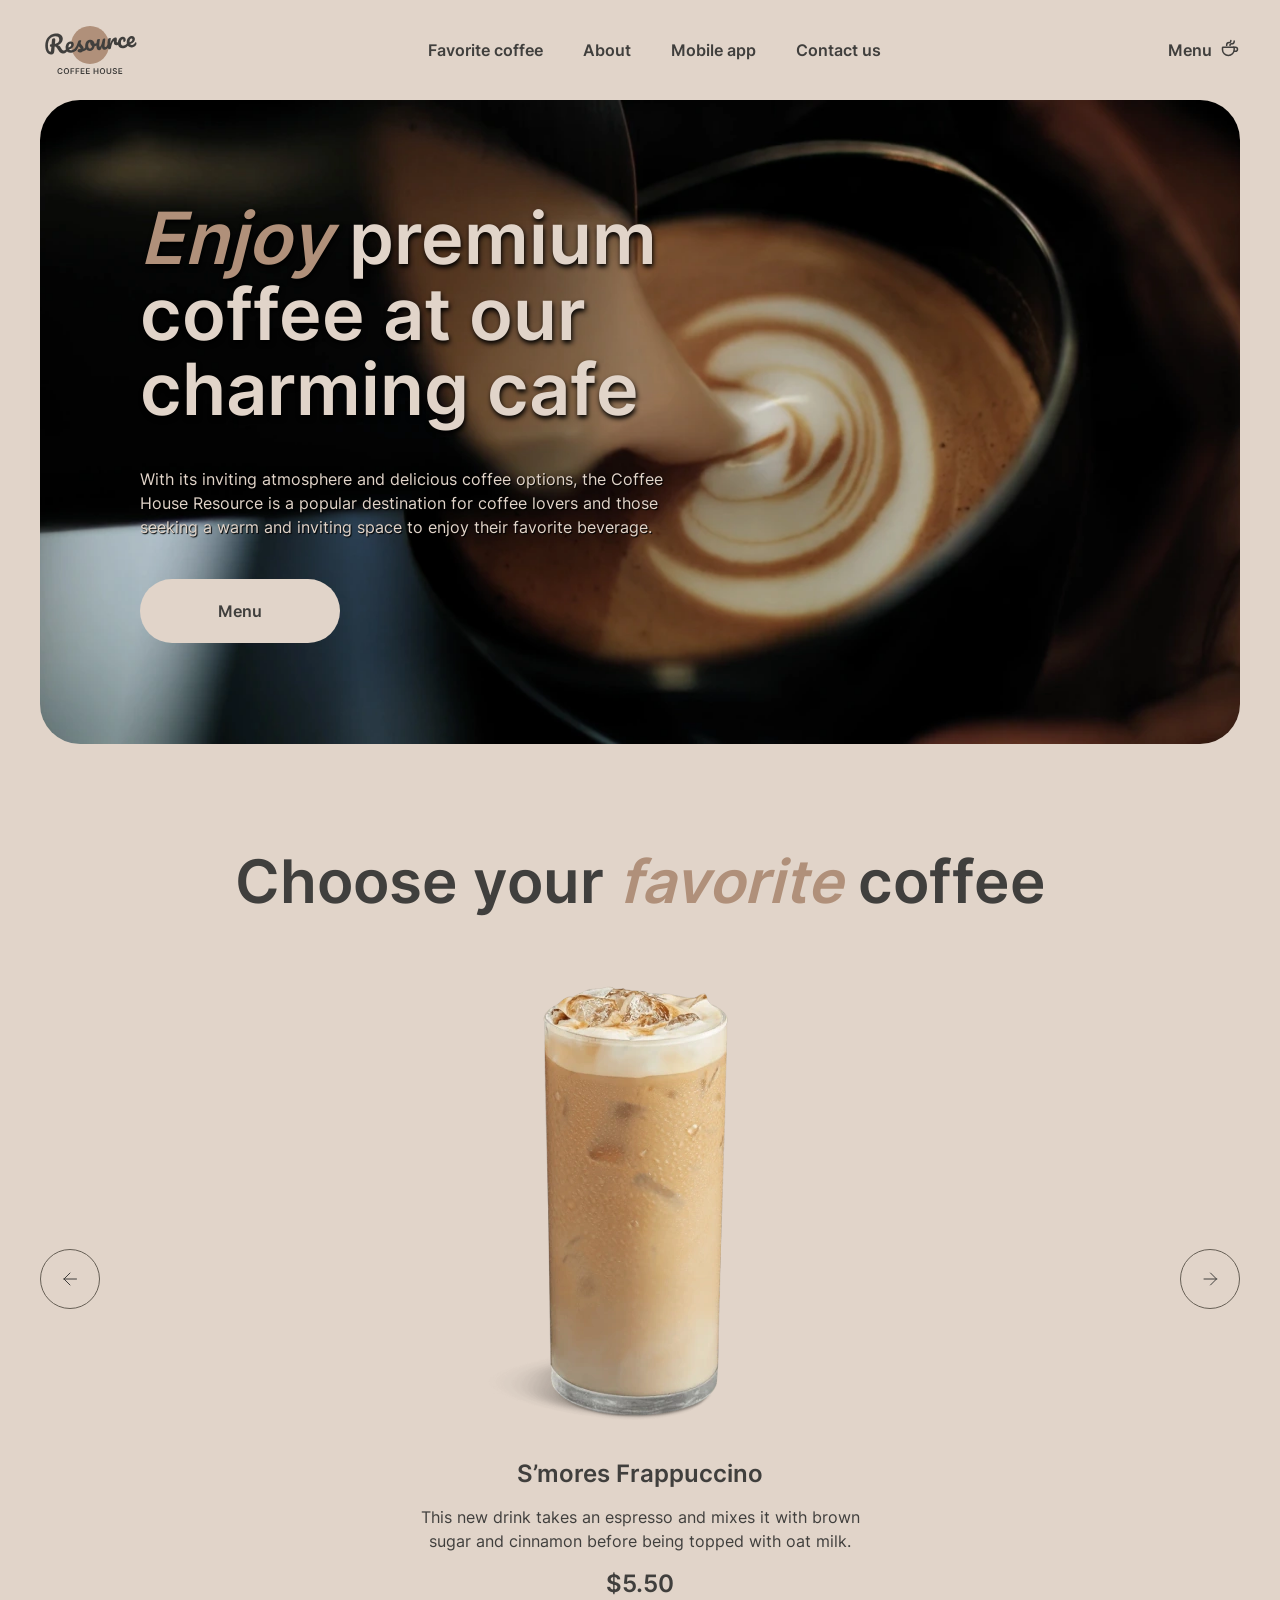
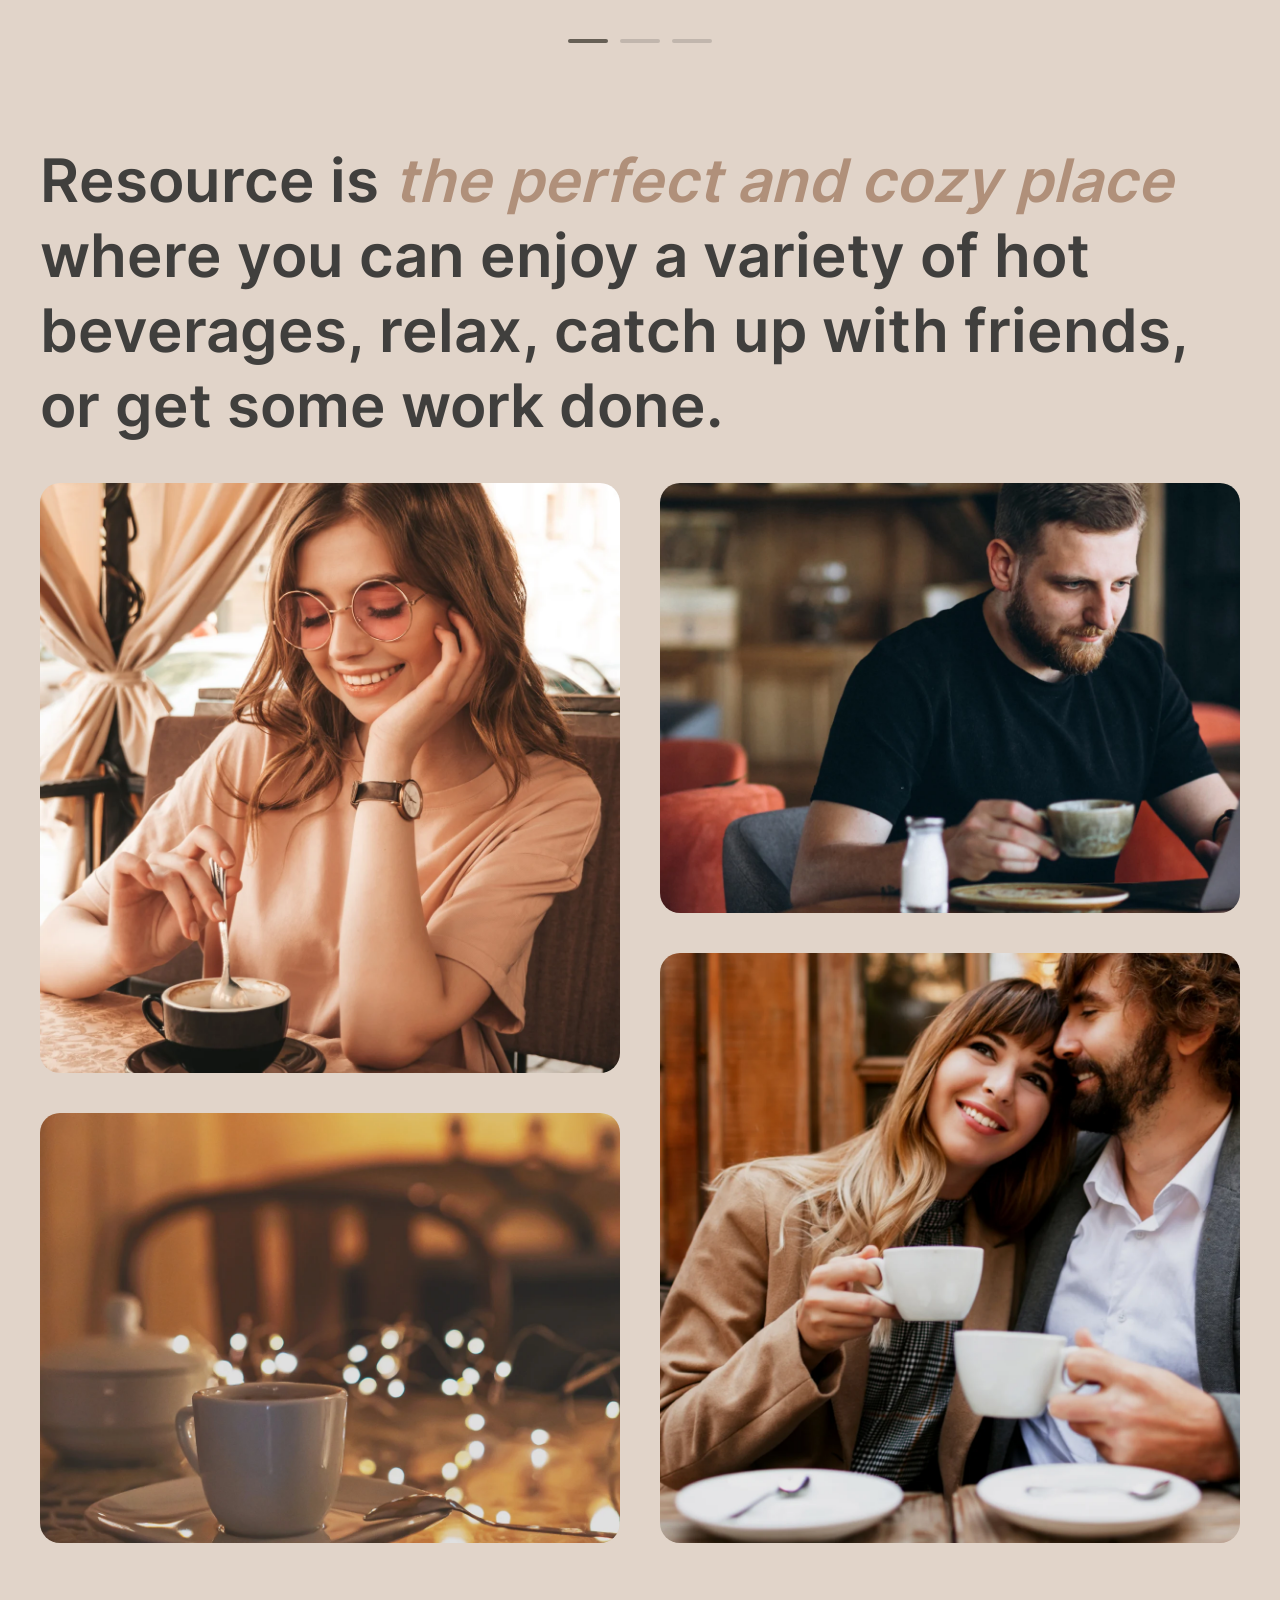
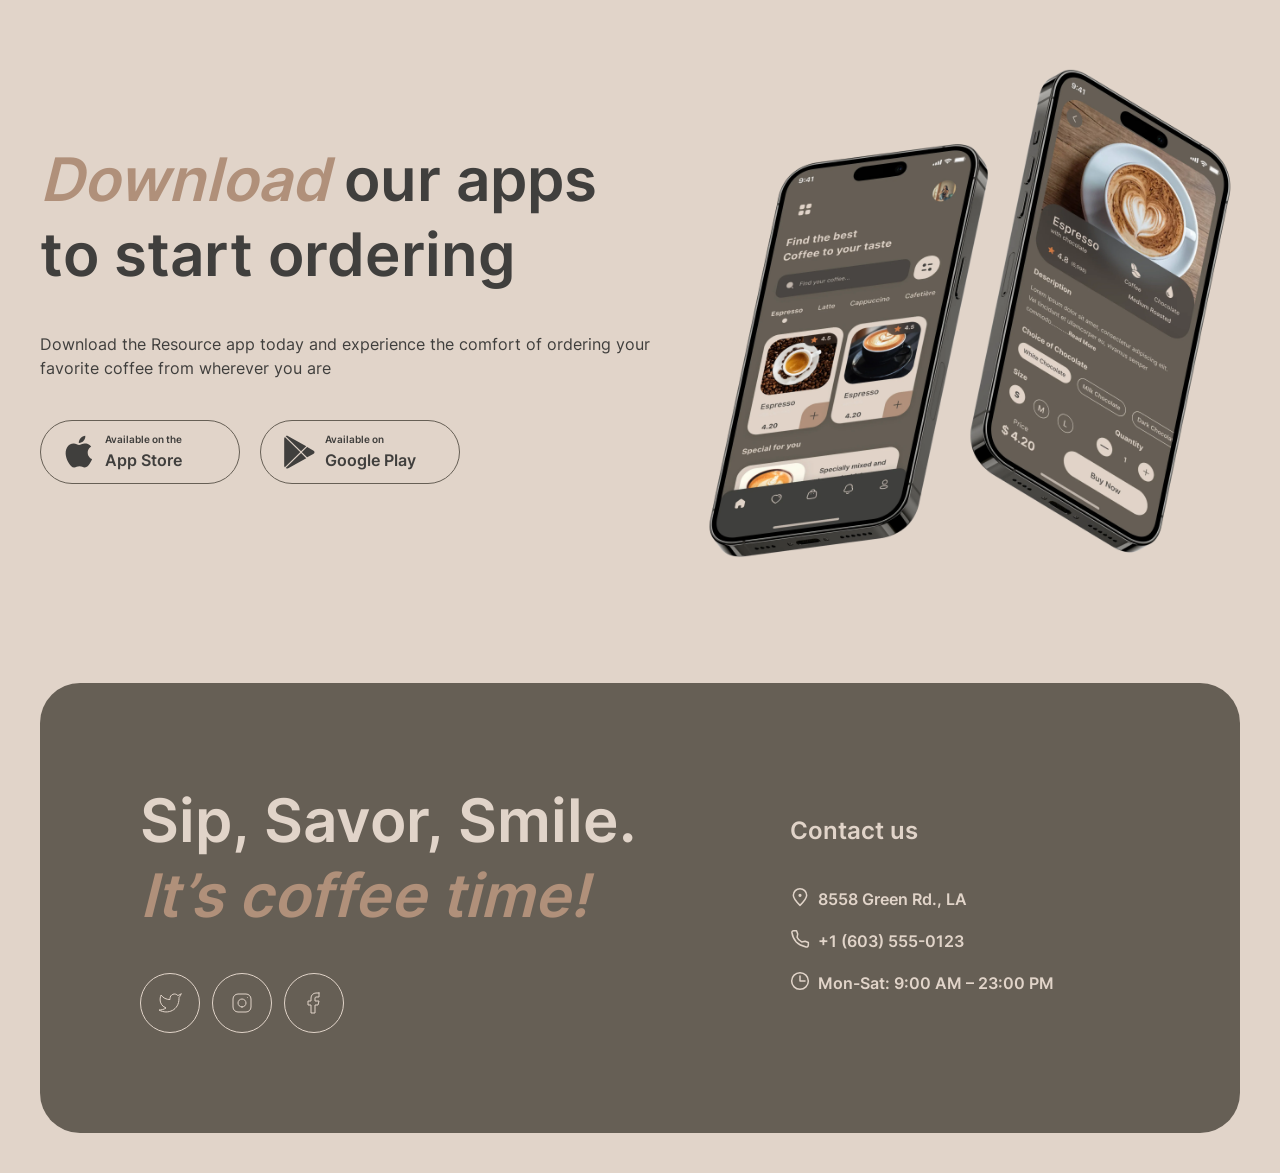
==== commit 35cea373: "feat: add second project part" ====
--- a/coffee-house/pages/home/index.html
+++ b/coffee-house/pages/home/index.html
@@ -4,101 +4,290 @@
 <head>
   <meta charset="UTF-8">
   <meta name="viewport" content="width=device-width, initial-scale=1.0">
-  <link rel="stylesheet" href="../../assets/css/main.css">
+  <link rel="apple-touch-icon" sizes="180x180" href="../../assets/icons/favicon/apple-touch-icon.png">
+  <link rel="icon" type="image/png" sizes="32x32" href="../../assets/icons/favicon/favicon-32x32.png">
+  <link rel="icon" type="image/png" sizes="16x16" href="../../assets/icons/favicon/favicon-16x16.png">
+  <link rel="manifest" href="../../assets/icons/favicon/site.webmanifest">
+  <link rel="mask-icon" href="../../assets/icons/favicon/safari-pinned-tab.svg" color="#5bbad5">
+  <meta name="msapplication-TileColor" content="#da532c">
+  <meta name="theme-color" content="#ffffff">
+  <link rel="stylesheet" href="main.css">
   <title>Coffee House</title>
 </head>
 
 <body>
-  <input id="tb__switcher" type="checkbox">
-
-  <div class="first-screen">
-    <header class="header">
-      <div class="header__wrapper container">
-        <a class="header__logo" href="#"></a>
-        <nav class="header__nav nav">
-          <ul class="nav__list">
-            <li class="nav__item"><a href="#" class="nav__link">Favorite coffee</a></li>
-            <li class="nav__item"><a href="#" class="nav__link">About</a></li>
-            <li class="nav__item"><a href="#" class="nav__link">Mobile app</a></li>
-            <li class="nav__item"><a href="#" class="nav__link">Contact us</a></li>
-          </ul>
-
-
-        </nav>
-
-        <div class="header__block">
-          <label class="header__theme-switcher tb" for="tb__switcher">
-
-            <svg class="day-mode" width="36" height="36" viewBox="0 0 36 36" fill="none"
-              xmlns="http://www.w3.org/2000/svg">
-              <path
-                d="M17 10V8C17 7.45 17.45 7 18 7C18.55 7 19 7.45 19 8V10C19 10.55 18.55 11 18 11C17.45 11 17 10.55 17 10ZM24.36 13.05L25.77 11.63C26.16 11.24 26.16 10.61 25.77 10.22C25.38 9.83 24.75 9.83 24.36 10.22L22.95 11.64C22.56 12.03 22.56 12.66 22.95 13.05C23.34 13.44 23.97 13.44 24.36 13.05ZM28 17H26C25.45 17 25 17.45 25 18C25 18.55 25.45 19 26 19H28C28.55 19 29 18.55 29 18C29 17.45 28.55 17 28 17ZM18 25C17.45 25 17 25.45 17 26V28C17 28.55 17.45 29 18 29C18.55 29 19 28.55 19 28V26C19 25.45 18.55 25 18 25ZM11.64 13.05L10.22 11.64C9.83 11.25 9.83 10.61 10.22 10.23C10.61 9.85 11.25 9.84 11.63 10.23L13.04 11.64C13.43 12.03 13.43 12.67 13.04 13.05C12.65 13.43 12.02 13.44 11.64 13.05ZM22.95 22.95C22.56 23.34 22.56 23.98 22.95 24.36L24.36 25.77C24.75 26.16 25.39 26.16 25.77 25.77C26.16 25.38 26.16 24.74 25.77 24.36L24.36 22.95C23.98 22.56 23.34 22.56 22.95 22.95ZM8 19H10C10.55 19 11 18.55 11 18C11 17.45 10.55 17 10 17H8C7.45 17 7 17.45 7 18C7 18.55 7.45 19 8 19ZM11.64 25.78L13.05 24.37C13.44 23.98 13.44 23.34 13.05 22.96C12.66 22.58 12.02 22.57 11.64 22.96L10.23 24.37C9.84 24.76 9.84 25.4 10.23 25.78C10.61 26.17 11.25 26.17 11.64 25.78ZM18 12C14.69 12 12 14.69 12 18C12 21.31 14.69 24 18 24C21.31 24 24 21.31 24 18C24 14.69 21.31 12 18 12Z"
-                fill="#E1D4C9" />
-            </svg>
-
-            <svg class="night-mode" width="36" height="36" viewBox="0 0 36 36" fill="none"
-              xmlns="http://www.w3.org/2000/svg">
-              <path
-                d="M18 9C13.03 9 9 13.03 9 18C9 22.97 13.03 27 18 27C22.97 27 27 22.97 27 18C27 17.54 26.96 17.08 26.9 16.64C25.92 18.01 24.32 18.9 22.5 18.9C19.52 18.9 17.1 16.48 17.1 13.5C17.1 11.69 17.99 10.08 19.36 9.1C18.92 9.04 18.46 9 18 9Z"
-                fill="#403F3D" />
-            </svg>
-          </label>
-
-          <a href="#" class="header__menu-link">
-            Menu
-            <svg width="20" height="20" viewBox="0 0 20 20" fill="none" xmlns="http://www.w3.org/2000/svg">
-              <path
-                d="M14.166 9.76667V11.6667C14.166 14.8883 11.5543 17.5 8.33268 17.5C5.11102 17.5 2.49935 14.8883 2.49935 11.6667V9.76667C2.49935 9.4353 2.76798 9.16667 3.09935 9.16667H13.566C13.8974 9.16667 14.166 9.4353 14.166 9.76667Z"
-                stroke="#403F3D" stroke-width="1.5" stroke-linecap="round" stroke-linejoin="round" />
-              <path
-                d="M9.99935 7.49996C9.99935 6.66663 10.5946 5.83329 11.7851 5.83329C13.1 5.83329 14.166 4.7673 14.166 3.45234V2.91663"
-                stroke="#403F3D" stroke-width="1.5" stroke-linecap="round" stroke-linejoin="round" />
-              <path
-                d="M6.66732 7.5V7.08333C6.66732 5.70262 7.78661 4.58333 9.16732 4.58333C10.0878 4.58333 10.834 3.83714 10.834 2.91667V2.5"
-                stroke="#403F3D" stroke-width="1.5" stroke-linecap="round" stroke-linejoin="round" />
-              <path
-                d="M13.334 9.16663H15.4173C16.5679 9.16663 17.5007 10.0994 17.5007 11.25C17.5007 12.4006 16.5679 13.3333 15.4173 13.3333H14.1673"
-                stroke="#403F3D" stroke-width="1.5" stroke-linecap="round" stroke-linejoin="round" />
-            </svg>
-          </a>
-        </div>
-      </div>
-      <!-- /.header__wrapper -->
-    </header>
-    <div class="enjoy">
-      <div class="enjoy__wrapper">
-        <div class="enjoy__content">
-          <h1 class="enjoy__title">
-            <span>Enjoy</span> premium coffee at our charming cafe
-          </h1>
-
-          <p class="enjoy__description">
-            With its inviting atmosphere and delicious coffee options, the Coffee House Resource is a popular
-            destination for coffee lovers and those seeking a warm and inviting space to enjoy their favorite beverage.
-          </p>
-
-          <a href="#" class="enjoy__link">Menu
-            <svg width="20" height="20" viewBox="0 0 20 20" fill="none" xmlns="http://www.w3.org/2000/svg">
-              <path
-                d="M14.166 9.76667V11.6667C14.166 14.8883 11.5543 17.5 8.33268 17.5C5.11102 17.5 2.49935 14.8883 2.49935 11.6667V9.76667C2.49935 9.4353 2.76798 9.16667 3.09935 9.16667H13.566C13.8974 9.16667 14.166 9.4353 14.166 9.76667Z"
-                stroke="#403F3D" stroke-width="1.5" stroke-linecap="round" stroke-linejoin="round" />
-              <path
-                d="M9.99935 7.49996C9.99935 6.66663 10.5946 5.83329 11.7851 5.83329C13.1 5.83329 14.166 4.7673 14.166 3.45234V2.91663"
-                stroke="#403F3D" stroke-width="1.5" stroke-linecap="round" stroke-linejoin="round" />
-              <path
-                d="M6.66732 7.5V7.08333C6.66732 5.70262 7.78661 4.58333 9.16732 4.58333C10.0878 4.58333 10.834 3.83714 10.834 2.91667V2.5"
-                stroke="#403F3D" stroke-width="1.5" stroke-linecap="round" stroke-linejoin="round" />
-              <path
-                d="M13.334 9.16663H15.4173C16.5679 9.16663 17.5007 10.0994 17.5007 11.25C17.5007 12.4006 16.5679 13.3333 15.4173 13.3333H14.1673"
-                stroke="#403F3D" stroke-width="1.5" stroke-linecap="round" stroke-linejoin="round" />
-            </svg>
-          </a>
-        </div>
-      </div>
-      <!-- /.enjoy__wrapper -->
-    </div>
-  </div>
-  <!-- /.first-screen -->
+  <header class="header">
+    <div class="header__wrapper container">
+      <a href="#!" class="header__logo logo link link_inactive">
+        <div class="logo__wrapper"></div>
+      </a>
+
+      <nav class="header__nav nav d-none-768px">
+        <ul class="nav__list">
+          <li class="nav__item"><a href="#favorite" class="nav__link link-effects">Favorite coffee</a></li>
+          <li class="nav__item"><a href="#about" class="nav__link link-effects">About</a></li>
+          <li class="nav__item"><a href="#app-block" class="nav__link link-effects">Mobile app</a></li>
+          <li class="nav__item"><a href="#footer" class="nav__link link-effects">Contact us</a></li>
+          <li class="nav__item menu-button-item d-none-invert"><a href="../menu/menu.html"
+              class="nav__link header__button menu-button">Menu</a></li>
+        </ul>
+      </nav>
+
+      <a href="../menu/menu.html" class="header__button menu-button d-none-768px">Menu</a>
+      <button class="header__burger-button d-none-invert"></button>
+    </div>
+  </header>
+
+  <section class="enjoy">
+    <div class="enjoy__wrapper container">
+      <div class="enjoy__card card">
+        <video class="enjoy__video" src="../../assets/movies/video (2160p).mp4" preload="auto" muted autoplay
+          loop></video>
+        <div class="card__content-wrapper">
+          <h1 class="enjoy__title title-h1"><span>Enjoy</span> premium coffee at our charming cafe</h1>
+
+          <p class="card__description">With its inviting atmosphere and delicious coffee options, the Coffee
+            House Resource is a popular destination for coffee lovers and those seeking a warm and inviting
+            space to enjoy their favorite beverage.</p>
+
+          <a href="../menu/menu.html" class="card__link btn-primary">Menu</a>
+        </div>
+      </div>
+    </div>
+  </section>
+
+  <section id="favorite" class="favorite">
+    <div class="favorite__wrapper container">
+      <h2 class="favorite__title title-h2">Choose your <span>favorite</span> coffee</h2>
+
+      <div class="favorite__slider slider">
+        <div class="slider__main">
+          <div class="slider__cards-screen screen">
+            <div class="screen__carousel carousel">
+              <div class="carousel__card">
+                <div class="carousel__card-content content">
+                  <img class="content__image" src="../../assets/images/coffee-slider-1.webp" alt="product's image">
+                  <h3 class="content__title title-h3">S’mores Frappuccino</h3>
+                  <p class="content__description">This new drink takes an espresso and mixes it with
+                    brown sugar and cinnamon before being topped with oat milk.</p>
+                  <span class="content-price title-h3">$5.50</span>
+                </div>
+              </div>
+              <div class="carousel__card">
+                <div class="carousel__card-content content">
+                  <img class="content__image" src="../../assets/images/coffee-slider-2.webp" alt="product's image">
+                  <h3 class="content__title title-h3">Caramel Macchiato</h3>
+                  <p class="content__description">Fragrant and unique classic espresso with rich caramel-peanut syrup,
+                    with cream under whipped thick foam.</p>
+                  <span class="content-price title-h3">$5.00</span>
+                </div>
+              </div>
+
+              <div class="carousel__card">
+                <div class="carousel__card-content content">
+                  <img class="content__image" src="../../assets/images/coffee-slider-3.webp" alt="product's image">
+                  <h3 class="content__title title-h3">Ice coffee</h3>
+                  <p class="content__description">A popular summer drink that tones and invigorates. Prepared from
+                    coffee, milk and ice.</p>
+                  <span class="content-price title-h3">$4.50</span>
+                </div>
+              </div>
+            </div>
+          </div>
+          <button class="slider__button-back slider-button sb-prev">
+            <svg xmlns="http://www.w3.org/2000/svg" width="24" height="24" viewBox="0 0 24 24" fill="none">
+              <path d="M18.5 12H6M6 12L12 6M6 12L12 18" stroke="#403F3D" stroke-linecap="round"
+                stroke-linejoin="round" />
+            </svg>
+          </button>
+          <button class="slider__button-next slider-button sb-next">
+            <svg xmlns="http://www.w3.org/2000/svg" width="24" height="24" viewBox="0 0 24 24" fill="none">
+              <path d="M6 12H18.5M18.5 12L12.5 6M18.5 12L12.5 18" stroke="#403F3D" stroke-linecap="round"
+                stroke-linejoin="round" />
+            </svg>
+          </button>
+        </div>
+
+        <div class="slider__paginaton pagination">
+          <button class="pagination-button"><span class="paginagion__button-led"></span></button>
+          <button class="pagination-button"><span class="paginagion__button-led"></span></button>
+          <button class="pagination-button"><span class="paginagion__button-led"></span></button>
+        </div>
+      </div>
+    </div>
+  </section>
+
+  <section class="about" id="about">
+    <div class="about__wrapper container">
+      <h2 class="about__title title-h2">Resource is <span>the perfect and cozy place</span> where you can enjoy a
+        variety of
+        hot beverages, relax, catch up with friends, or get some work done.</h2>
+
+      <div class="about__galery galery">
+        <div class="about__galery-leff-block galery__pic-wrapper">
+          <div class="about__pic-wrapper galery__big-pic">
+            <img src="../../assets/images/about-1.webp" alt="About Picture 1" class="about__pic galery__picture">
+          </div>
+
+          <div class="about__pic-wrapper galery__small-pic display-none-874px ">
+            <img src="../../assets/images/about-2.webp" alt="About Picture 2" class="about__pic galery__picture">
+          </div>
+        </div>
+
+        <div class="about__galery-right-block galery__pic-wrapper">
+          <div class="about__pic-wrapper galery__small-pic display-none-874px ">
+            <img src="../../assets/images/about-3.webp" alt="About Picture 3" class="about__pic galery__picture">
+          </div>
+
+          <div class="about__pic-wrapper galery__big-pic">
+            <img src="../../assets/images/about-4.webp" alt="About Picture 4" class="about__pic galery__picture">
+          </div>
+        </div>
+      </div>
+    </div>
+  </section>
+
+  <section class="app-block" id="app-block">
+    <div class="app-block__wrapper container">
+      <div class="app-block__left-content">
+        <h2 class="app-block__title title-h2"><span>Download</span> our apps to start ordering</h2>
+
+        <p class="app-block__description">Download the Resource app today and experience the comfort of ordering
+          your favorite coffee from wherever you are</p>
+
+        <div class="app-block__links">
+          <a href="#!" class="app-block__link btn-app-link link-app-store">
+            <svg xmlns="http://www.w3.org/2000/svg" width="36" height="36" viewBox="0 0 36 36" fill="none"
+              class="link-app-store-logo svg-logo">
+              <path
+                d="M26.7073 18.6307C26.6704 14.6324 30.065 12.6872 30.2203 12.5966C28.2977 9.86366 25.3178 9.49026 24.2707 9.46048C21.7679 9.20369 19.3403 10.9206 18.0654 10.9206C16.765 10.9206 14.8017 9.48529 12.6858 9.52747C9.96293 9.56841 7.41566 11.1055 6.0186 13.4923C3.13542 18.359 5.28572 25.5108 8.04802 29.4446C9.42981 31.3712 11.0444 33.5223 13.1578 33.4466C15.2254 33.3635 15.9978 32.1614 18.4929 32.1614C20.9651 32.1614 21.6903 33.4466 23.8457 33.3983C26.0647 33.3635 27.4618 31.463 28.7952 29.519C30.392 27.3108 31.0333 25.1362 31.0588 25.0245C31.0066 25.0071 26.7493 23.4229 26.7073 18.6307Z"
+                fill="#403F3D" />
+              <path
+                d="M22.6357 6.87268C23.7477 5.51675 24.5086 3.67205 24.2974 1.80005C22.6879 1.86952 20.675 2.88554 19.5159 4.21169C18.4903 5.38029 17.5742 7.29571 17.8109 9.097C19.6189 9.2285 21.4753 8.20752 22.6357 6.87268Z"
+                fill="#403F3D" />
+            </svg>
+
+            <div class="btn-app-link__text-wrapper text">
+              <span class="text__first">Available on the</span>
+              <span class="text__second">App Store</span>
+            </div>
+          </a>
+
+          <a href="#!" class="app-block__link btn-app-link link-play-market">
+            <svg xmlns="http://www.w3.org/2000/svg" width="36" height="36" viewBox="0 0 36 36" fill="none"
+              class="link-play-market-logo svg-logo">
+              <path
+                d="M3.7558 3.20297C3.39335 3.57289 3.18359 4.14884 3.18359 4.89471V31.4994C3.18359 32.2453 3.39335 32.8212 3.7558 33.1911L3.84525 33.2723L19.1359 18.37V18.0181L3.84525 3.11575L3.7558 3.20297Z"
+                fill="#403F3D" />
+              <path
+                d="M26.0776 23.34L20.9863 18.37V18.0181L26.0837 13.0482L26.1979 13.1128L32.2345 16.4617C33.9573 17.4121 33.9573 18.976 32.2345 19.9324L26.1979 23.2753L26.0776 23.34Z"
+                fill="#403F3D" />
+              <path
+                d="M25.2733 24.2007L20.0617 19.1195L4.68164 34.1166C5.25384 34.7031 6.18695 34.7737 7.24807 34.1873L25.2733 24.2007Z"
+                fill="#403F3D" />
+              <path
+                d="M25.2733 12.1876L7.24807 2.20103C6.18695 1.62058 5.25384 1.69125 4.68164 2.27772L20.0617 17.2688L25.2733 12.1876Z"
+                fill="#403F3D" />
+            </svg>
+
+            <div class="btn-app-link__text-wrapper text">
+              <span class="text__first">Available on</span>
+              <span class="text__second">Google Play</span>
+            </div>
+          </a>
+        </div>
+      </div>
+      <img src="../../assets/images/mobile-screens.webp" alt="Mobile-screens picture"
+        class="app-block__right-content app-block__picture">
+    </div>
+  </section>
+
+  <footer class="footer container" id="footer">
+    <div class="footer__wrapper">
+      <div class="footer__left-block footer__block">
+        <h2 class="footer__title title-h2">Sip, Savor, Smile. <span>It’s coffee time!</span></h2>
+
+        <div class="footer__social-links social">
+          <a href="#!" class="social__link">
+            <svg xmlns="http://www.w3.org/2000/svg" width="24" height="24" viewBox="0 0 24 24" fill="none">
+              <path
+                d="M23 3.01006C23 3.01006 20.9821 4.20217 19.86 4.54006C19.2577 3.84757 18.4573 3.35675 17.567 3.13398C16.6767 2.91122 15.7395 2.96725 14.8821 3.29451C14.0247 3.62177 13.2884 4.20446 12.773 4.96377C12.2575 5.72309 11.9877 6.62239 12 7.54006V8.54006C10.2426 8.58562 8.50127 8.19587 6.93101 7.4055C5.36074 6.61513 4.01032 5.44869 3 4.01006C3 4.01006 -1 13.0101 8 17.0101C5.94053 18.408 3.48716 19.109 1 19.0101C10 24.0101 21 19.0101 21 7.51006C20.9991 7.23151 20.9723 6.95365 20.92 6.68006C21.9406 5.67355 23 3.01006 23 3.01006Z"
+                stroke="#E1D4C9" stroke-linecap="round" stroke-linejoin="round" />
+            </svg>
+          </a>
+          <a href="#!" class="social__link">
+            <svg xmlns="http://www.w3.org/2000/svg" width="24" height="24" viewBox="0 0 24 24" fill="none">
+              <path
+                d="M12 16C14.2091 16 16 14.2091 16 12C16 9.79086 14.2091 8 12 8C9.79086 8 8 9.79086 8 12C8 14.2091 9.79086 16 12 16Z"
+                stroke="#E1D4C9" stroke-linecap="round" stroke-linejoin="round" />
+              <path
+                d="M3 16V8C3 5.23858 5.23858 3 8 3H16C18.7614 3 21 5.23858 21 8V16C21 18.7614 18.7614 21 16 21H8C5.23858 21 3 18.7614 3 16Z"
+                stroke="#E1D4C9" />
+              <path d="M17.5 6.51L17.51 6.49889" stroke="#E1D4C9" stroke-linecap="round" stroke-linejoin="round" />
+            </svg>
+          </a>
+          <a href="#!" class="social__link">
+            <svg xmlns="http://www.w3.org/2000/svg" width="24" height="24" viewBox="0 0 24 24" fill="none">
+              <path
+                d="M17 2H14C12.6739 2 11.4021 2.52678 10.4645 3.46447C9.52678 4.40215 9 5.67392 9 7V10H6V14H9V22H13V14H16L17 10H13V7C13 6.73478 13.1054 6.48043 13.2929 6.29289C13.4804 6.10536 13.7348 6 14 6H17V2Z"
+                stroke="#E1D4C9" stroke-linecap="round" stroke-linejoin="round" />
+            </svg>
+          </a>
+        </div>
+      </div>
+      <div class="footer__right-block footer__block contact">
+        <h3 class="footer__contacts-title title-h3">Contact us</h3>
+
+        <a href="https://www.google.com/maps/search/8558+Green+Rd.,++LA/@34.0206085,-118.7413724,10z/data=!3m1!4b1?entry=ttu"
+          target="_blank" class="contact__link contact__text title-h3 link-effects">
+          <svg xmlns="http://www.w3.org/2000/svg" width="20" height="20" viewBox="0 0 20 20" fill="none">
+            <path
+              d="M16.6663 8.33329C16.6663 12.0152 9.99967 18.3333 9.99967 18.3333C9.99967 18.3333 3.33301 12.0152 3.33301 8.33329C3.33301 4.65139 6.31778 1.66663 9.99967 1.66663C13.6816 1.66663 16.6663 4.65139 16.6663 8.33329Z"
+              stroke="#E1D4C9" stroke-width="1.5" />
+            <path
+              d="M10.0003 9.16667C10.4606 9.16667 10.8337 8.79357 10.8337 8.33333C10.8337 7.8731 10.4606 7.5 10.0003 7.5C9.54009 7.5 9.16699 7.8731 9.16699 8.33333C9.16699 8.79357 9.54009 9.16667 10.0003 9.16667Z"
+              fill="#E1D4C9" stroke="#E1D4C9" stroke-width="1.5" stroke-linecap="round" stroke-linejoin="round" />
+          </svg>
+
+          <span>8558 Green Rd., LA</span></a>
+        <a href="tel:+1603555-0123" class="contact__link contact__text title-h3 link-effects">
+          <svg xmlns="http://www.w3.org/2000/svg" width="20" height="20" viewBox="0 0 20 20" fill="none">
+            <path
+              d="M15.0984 12.2516L11.6665 12.9166C9.34845 11.7531 7.91654 10.4166 7.08321 8.33329L7.72483 4.89154L6.51197 1.66663L3.72946 1.66663C2.60191 1.66663 1.71466 2.59958 1.90108 3.71161C2.29888 6.08454 3.37231 10.0391 6.24987 12.9166C9.27338 15.9401 13.5661 17.3318 16.1378 17.9288C17.299 18.1983 18.3332 17.2908 18.3332 16.0988L18.3332 13.4843L15.0984 12.2516Z"
+              stroke="#E1D4C9" stroke-width="1.5" stroke-linecap="round" stroke-linejoin="round" />
+          </svg>
+
+          <span>+1 (603) 555-0123</span>
+        </a>
+        <span class="contact__time contact__text title-h3">
+          <svg xmlns="http://www.w3.org/2000/svg" width="20" height="20" viewBox="0 0 20 20" fill="none">
+            <g clip-path="url(#clip0_217_1736)">
+              <path d="M10 5L10 10L15 10" stroke="#E1D4C9" stroke-width="1.5" stroke-linecap="round"
+                stroke-linejoin="round" />
+              <path
+                d="M10.0003 18.3333C14.6027 18.3333 18.3337 14.6023 18.3337 9.99996C18.3337 5.39759 14.6027 1.66663 10.0003 1.66663C5.39795 1.66663 1.66699 5.39759 1.66699 9.99996C1.66699 14.6023 5.39795 18.3333 10.0003 18.3333Z"
+                stroke="#E1D4C9" stroke-width="1.5" stroke-linecap="round" stroke-linejoin="round" />
+            </g>
+            <defs>
+              <clippath id="clip0_217_1736">
+                <rect width="20" height="20" fill="white" />
+              </clippath>
+            </defs>
+          </svg>
+
+          <span>Mon-Sat: 9:00 AM – 23:00 PM</span>
+        </span>
+      </div>
+    </div>
+  </footer>
+
+  <script src="../../assets/js/burger-menu.js"></script>
+  <script src="../../assets/js/home-carousel.js"></script>
+
+  <!-- <script>
+    alert('Здравствуйте Уважаемый проверяющий! Не могли бы вы проверить мою работу позже! К сожалению, из-за перегруженности работой не успел доделать всё вовремя, функционал пока отключен, т.к сильно логает! Если решите выставить оценку сейчаc, пожалуйста, не скрывайте контакты, чтобы я сумел с вами связаться, когда всё доделаю. Спасибо за понимание!');
+  </script> -->
+
 </body>
 
 </html>
--- a/coffee-house/pages/home/main.css
+++ b/coffee-house/pages/home/main.css
@@ -0,0 +1,1487 @@
+/*! normalize.css v8.0.1 | MIT License | github.com/necolas/normalize.css */
+/* Document
+   ========================================================================== */
+/**
+ * 1. Correct the line height in all browsers.
+ * 2. Prevent adjustments of font size after orientation changes in iOS.
+ */
+html {
+  line-height: 1.15; /* 1 */
+  -webkit-text-size-adjust: 100%; /* 2 */
+}
+
+/* Sections
+   ========================================================================== */
+/**
+ * Remove the margin in all browsers.
+ */
+body {
+  margin: 0;
+}
+
+/**
+ * Render the `main` element consistently in IE.
+ */
+main {
+  display: block;
+}
+
+/**
+ * Correct the font size and margin on `h1` elements within `section` and
+ * `article` contexts in Chrome, Firefox, and Safari.
+ */
+h1 {
+  font-size: 2em;
+  margin: 0.67em 0;
+}
+
+/* Grouping content
+   ========================================================================== */
+/**
+ * 1. Add the correct box sizing in Firefox.
+ * 2. Show the overflow in Edge and IE.
+ */
+hr {
+  box-sizing: content-box; /* 1 */
+  height: 0; /* 1 */
+  overflow: visible; /* 2 */
+}
+
+/**
+ * 1. Correct the inheritance and scaling of font size in all browsers.
+ * 2. Correct the odd `em` font sizing in all browsers.
+ */
+pre {
+  font-family: monospace, monospace; /* 1 */
+  font-size: 1em; /* 2 */
+}
+
+/* Text-level semantics
+   ========================================================================== */
+/**
+ * Remove the gray background on active links in IE 10.
+ */
+a {
+  background-color: transparent;
+}
+
+/**
+ * 1. Remove the bottom border in Chrome 57-
+ * 2. Add the correct text decoration in Chrome, Edge, IE, Opera, and Safari.
+ */
+abbr[title] {
+  border-bottom: none; /* 1 */
+  text-decoration: underline; /* 2 */
+  text-decoration: underline dotted; /* 2 */
+}
+
+/**
+ * Add the correct font weight in Chrome, Edge, and Safari.
+ */
+b,
+strong {
+  font-weight: bolder;
+}
+
+/**
+ * 1. Correct the inheritance and scaling of font size in all browsers.
+ * 2. Correct the odd `em` font sizing in all browsers.
+ */
+code,
+kbd,
+samp {
+  font-family: monospace, monospace; /* 1 */
+  font-size: 1em; /* 2 */
+}
+
+/**
+ * Add the correct font size in all browsers.
+ */
+small {
+  font-size: 80%;
+}
+
+/**
+ * Prevent `sub` and `sup` elements from affecting the line height in
+ * all browsers.
+ */
+sub,
+sup {
+  font-size: 75%;
+  line-height: 0;
+  position: relative;
+  vertical-align: baseline;
+}
+
+sub {
+  bottom: -0.25em;
+}
+
+sup {
+  top: -0.5em;
+}
+
+/* Embedded content
+   ========================================================================== */
+/**
+ * Remove the border on images inside links in IE 10.
+ */
+img {
+  border-style: none;
+}
+
+/* Forms
+   ========================================================================== */
+/**
+ * 1. Change the font styles in all browsers.
+ * 2. Remove the margin in Firefox and Safari.
+ */
+button,
+input,
+optgroup,
+select,
+textarea {
+  font-family: inherit; /* 1 */
+  font-size: 100%; /* 1 */
+  line-height: 1.15; /* 1 */
+  margin: 0; /* 2 */
+}
+
+/**
+ * Show the overflow in IE.
+ * 1. Show the overflow in Edge.
+ */
+button,
+input { /* 1 */
+  overflow: visible;
+}
+
+/**
+ * Remove the inheritance of text transform in Edge, Firefox, and IE.
+ * 1. Remove the inheritance of text transform in Firefox.
+ */
+button,
+select { /* 1 */
+  text-transform: none;
+}
+
+/**
+ * Correct the inability to style clickable types in iOS and Safari.
+ */
+button,
+[type=button],
+[type=reset],
+[type=submit] {
+  -webkit-appearance: button;
+}
+
+/**
+ * Remove the inner border and padding in Firefox.
+ */
+button::-moz-focus-inner,
+[type=button]::-moz-focus-inner,
+[type=reset]::-moz-focus-inner,
+[type=submit]::-moz-focus-inner {
+  border-style: none;
+  padding: 0;
+}
+
+/**
+ * Restore the focus styles unset by the previous rule.
+ */
+button:-moz-focusring,
+[type=button]:-moz-focusring,
+[type=reset]:-moz-focusring,
+[type=submit]:-moz-focusring {
+  outline: 1px dotted ButtonText;
+}
+
+/**
+ * Correct the padding in Firefox.
+ */
+fieldset {
+  padding: 0.35em 0.75em 0.625em;
+}
+
+/**
+ * 1. Correct the text wrapping in Edge and IE.
+ * 2. Correct the color inheritance from `fieldset` elements in IE.
+ * 3. Remove the padding so developers are not caught out when they zero out
+ *    `fieldset` elements in all browsers.
+ */
+legend {
+  box-sizing: border-box; /* 1 */
+  color: inherit; /* 2 */
+  display: table; /* 1 */
+  max-width: 100%; /* 1 */
+  padding: 0; /* 3 */
+  white-space: normal; /* 1 */
+}
+
+/**
+ * Add the correct vertical alignment in Chrome, Firefox, and Opera.
+ */
+progress {
+  vertical-align: baseline;
+}
+
+/**
+ * Remove the default vertical scrollbar in IE 10+.
+ */
+textarea {
+  overflow: auto;
+}
+
+/**
+ * 1. Add the correct box sizing in IE 10.
+ * 2. Remove the padding in IE 10.
+ */
+[type=checkbox],
+[type=radio] {
+  box-sizing: border-box; /* 1 */
+  padding: 0; /* 2 */
+}
+
+/**
+ * Correct the cursor style of increment and decrement buttons in Chrome.
+ */
+[type=number]::-webkit-inner-spin-button,
+[type=number]::-webkit-outer-spin-button {
+  height: auto;
+}
+
+/**
+ * 1. Correct the odd appearance in Chrome and Safari.
+ * 2. Correct the outline style in Safari.
+ */
+[type=search] {
+  -webkit-appearance: textfield; /* 1 */
+  outline-offset: -2px; /* 2 */
+}
+
+/**
+ * Remove the inner padding in Chrome and Safari on macOS.
+ */
+[type=search]::-webkit-search-decoration {
+  -webkit-appearance: none;
+}
+
+/**
+ * 1. Correct the inability to style clickable types in iOS and Safari.
+ * 2. Change font properties to `inherit` in Safari.
+ */
+::-webkit-file-upload-button {
+  -webkit-appearance: button; /* 1 */
+  font: inherit; /* 2 */
+}
+
+/* Interactive
+   ========================================================================== */
+/*
+ * Add the correct display in Edge, IE 10+, and Firefox.
+ */
+details {
+  display: block;
+}
+
+/*
+ * Add the correct display in all browsers.
+ */
+summary {
+  display: list-item;
+}
+
+/* Misc
+   ========================================================================== */
+/**
+ * Add the correct display in IE 10+.
+ */
+template {
+  display: none;
+}
+
+/**
+ * Add the correct display in IE 10.
+ */
+[hidden] {
+  display: none;
+}
+
+.app-block__description, .content__description, .card__description, .menu-button, .nav__list a, .btn-app-link .btn-app-link__text-wrapper .text__second, .btn-app-link .btn-app-link__text-wrapper .text__first, .title-h3, .title-h2, .btn-primary {
+  font-family: "Inter", sans-serif;
+  font-size: 1rem;
+  font-style: normal;
+  font-weight: 600;
+  line-height: 150%;
+}
+
+.pagination-button, .slider-button, .header__burger-button, .menu-button {
+  background-color: transparent;
+  border: none;
+  outline: none;
+}
+
+@font-face {
+  font-family: "Inter";
+  src: url("../../assets/fonts/Inter-Regular.woff2") format("woff2"), url("../../assets/fonts/Inter-Regular.woff2") format("woff");
+  font-weight: 400;
+  font-style: normal;
+  font-display: swap;
+}
+@font-face {
+  font-family: "Inter";
+  src: url("../../assets/fonts/Inter-SemiBold.woff2"), url("../../assets/fonts/Inter-SemiBold.woff");
+  font-weight: 600;
+  font-style: normal;
+  font-display: swap;
+}
+* {
+  box-sizing: border-box;
+}
+
+:root {
+  scroll-behavior: smooth;
+  -webkit-tap-highlight-color: transparent;
+  user-select: none;
+}
+
+body {
+  background-color: #E1D4C9;
+  font-family: "Inter", sans-serif;
+  color: #403F3D;
+  overflow-x: hidden;
+}
+
+a {
+  text-decoration: none;
+}
+
+.container {
+  width: 90rem;
+  margin: 0 auto;
+  padding: 0 2.5rem;
+}
+
+.btn-primary {
+  width: fit-content;
+  display: block;
+  background-color: #E1D4C9;
+  border-radius: 6.25rem;
+  color: #403F3D;
+  padding: 1.25rem 5.8125rem 1.25rem 4rem;
+  transition: 0.3s;
+  position: relative;
+  overflow: hidden;
+}
+.btn-primary::after {
+  content: "";
+  width: 1.25rem;
+  height: 1.25rem;
+  display: block;
+  background-image: url("../../assets/icons/coffee-cup.svg");
+  background-size: cover;
+  background-repeat: no-repeat;
+  position: absolute;
+  top: 1.3125rem;
+  right: 4rem;
+}
+.btn-primary:active {
+  filter: brightness(115%);
+  transform: scale(0.7);
+}
+
+.title-h1 {
+  font-size: 4.5rem;
+  font-style: normal;
+  font-weight: 600;
+  line-height: 105%;
+  color: #E1D4C9;
+  margin: 0;
+}
+.title-h1 span {
+  font-family: inherit;
+  font-style: italic;
+  color: #B0907A;
+}
+
+.title-h2 {
+  width: fit-content;
+  font-size: 3.75rem;
+  line-height: 125%;
+  color: #403F3D;
+  margin: 0;
+}
+.title-h2 span {
+  color: #B0907A;
+  font-style: italic;
+}
+
+.title-h3 {
+  width: fit-content;
+  font-size: 1.5rem;
+  line-height: 125%;
+  margin: 0;
+}
+
+.btn-app-link {
+  width: 12.5rem;
+  height: 4rem;
+  display: flex;
+  align-items: center;
+  gap: 0.5rem;
+  border: 0.0625rem solid #665F55;
+  border-radius: 6.25rem;
+  transition: 0.6s;
+  padding: 0 1.25rem;
+  color: #403F3D;
+}
+.btn-app-link .btn-app-link__text-wrapper {
+  display: flex;
+  flex-direction: column;
+  gap: 0.125rem;
+}
+.btn-app-link .btn-app-link__text-wrapper .text__first {
+  font-size: 0.625rem;
+  line-height: 140%;
+}
+.btn-app-link path {
+  transition: 0.6s;
+}
+.btn-app-link:active {
+  transform: scale(0.95);
+  filter: brightness(120%);
+}
+
+.social__link {
+  width: 3.75rem;
+  height: 3.75rem;
+  display: flex;
+  align-items: center;
+  justify-content: center;
+  border: 0.0625rem solid #E1D4C9;
+  border-radius: 50%;
+  transition: 0.6s;
+}
+.social__link path {
+  transition: 0.6s;
+}
+.social__link:active {
+  transform: scale(0.95);
+  filter: brightness(110%);
+}
+
+.d-none {
+  display: none;
+}
+
+.d-none-invert {
+  display: none;
+}
+
+@media (max-width: 1439px) {
+  .container {
+    width: 100%;
+  }
+}
+@media (max-width: 768px) {
+  .d-none-768px, .dd-none-768px {
+    display: none;
+  }
+  .d-none-invert {
+    display: block;
+  }
+}
+@media screen and (min-width: 1024px) {
+  .btn-primary {
+    width: fit-content;
+    display: block;
+    background-color: #E1D4C9;
+    border-radius: 6.25rem;
+    color: #403F3D;
+    padding: 1.25rem 4.875rem;
+    transition: 0.3s;
+    position: relative;
+    overflow: hidden;
+  }
+  .btn-primary:hover {
+    padding-left: calc(4.875rem - 0.625rem);
+    padding-right: calc(4.875rem + 0.625rem);
+    transition: 0.3s;
+  }
+  .btn-primary:hover::after {
+    display: block;
+    animation: show-in 0.5s;
+    transform: scale(1);
+  }
+  .btn-primary::after {
+    content: "";
+    width: 1.25rem;
+    height: 1.25rem;
+    display: none;
+    background-image: url("../../assets/icons/coffee-cup.svg");
+    background-size: cover;
+    background-repeat: no-repeat;
+    position: absolute;
+    transform: scale(0);
+    animation: show-out 0.5s;
+    top: calc(50% - 0.6875rem);
+    right: 3.8125rem;
+  }
+  .btn-primary:active {
+    filter: brightness(115%);
+    transform: none;
+  }
+  .link-effects {
+    transition: 0.4s;
+    position: relative;
+  }
+  .link-effects:hover::after {
+    transform: scale(1);
+  }
+  .link-effects::after {
+    content: "";
+    width: 100%;
+    height: 0.125rem;
+    background-color: #403F3D;
+    transform: scale(0);
+    transition: 0.4s;
+    position: absolute;
+    bottom: -0.3125rem;
+    left: 0;
+  }
+  .btn-app-link:hover {
+    background-color: #665F55;
+    color: #E1D4C9;
+  }
+  .btn-app-link:hover path {
+    fill: #E1D4C9;
+  }
+  .social__link:hover {
+    background-color: #E1D4C9;
+  }
+  .social__link:hover path {
+    stroke: #403F3D;
+  }
+}
+@media (max-width: 760px) {
+  .title-h1 {
+    font-size: 3.75rem;
+  }
+  .title-h2 {
+    font-size: 3.125rem;
+  }
+  .title-h3 {
+    font-size: 1.875rem;
+  }
+}
+@media (max-width: 640px) {
+  .title-h1 {
+    width: 100%;
+    font-size: 3.4375rem;
+  }
+  .title-h2 {
+    font-size: 2.5rem;
+  }
+  .title-h3 {
+    font-size: 1.25rem;
+  }
+}
+@media (max-width: 542px) {
+  .container {
+    padding: 0 1.75rem;
+  }
+  .title-h1 {
+    font-size: 2.625rem;
+    line-height: 115%;
+  }
+  .title-h3 {
+    font-size: 1.5rem;
+  }
+}
+@media (max-width: 420px) {
+  .container {
+    padding: 0 1rem;
+  }
+  .title-h2 {
+    font-size: 2rem;
+  }
+}
+@media (max-width: 370px) {
+  :root {
+    font-size: 12px;
+  }
+}
+@media (max-width: 320px) {
+  :root {
+    font-size: 11px;
+  }
+}
+@media (max-width: 280px) {
+  :root {
+    font-size: 8px;
+  }
+}
+@media (max-width: 200px) {
+  :root {
+    font-size: 5px;
+  }
+}
+@keyframes show-in {
+  from {
+    opacity: 0;
+    transform: scale(0);
+  }
+  to {
+    transform: scale(1);
+  }
+}
+@keyframes show-out {
+  from {
+    display: block;
+    opacity: 0;
+    transform: scale(1);
+  }
+  to {
+    transform: scale(0);
+  }
+}
+@keyframes rotate-item {
+  0% {
+    transform: rotate(0deg);
+  }
+  50% {
+    transform: rotate(50deg);
+  }
+  100% {
+    transform: rotate(360deg);
+  }
+}
+@keyframes show-from-right {
+  from {
+    right: -100%;
+  }
+  to {
+    right: 0;
+  }
+}
+@keyframes move-to-right {
+  from {
+    right: 0;
+  }
+  to {
+    right: -100%;
+  }
+}
+@keyframes get-line {
+  from {
+    translate: -100%;
+  }
+  to {
+    translate: 0%;
+  }
+}
+.show-from-right {
+  animation: show-from-right 0.3s linear;
+}
+
+.move-to-right {
+  animation: show-from-right 0.3s reverse;
+}
+
+.header {
+  display: flex;
+  flex-direction: column;
+  padding: 1.25rem 0;
+}
+
+.header__wrapper {
+  display: flex;
+  justify-content: space-between;
+  align-items: center;
+}
+
+.header__logo {
+  display: block;
+  width: 6.25rem;
+  height: 3.75rem;
+  background: url("../../assets/icons/main__logo.svg");
+  background-size: cover;
+  background-repeat: no-repeat;
+  cursor: auto;
+}
+.header__logo:not(.link_inactive) {
+  cursor: pointer;
+}
+
+.nav__list {
+  width: fit-content;
+  display: flex;
+  justify-content: space-between;
+  gap: 2.5rem;
+  list-style: none;
+  padding: 0;
+}
+.nav__list a {
+  color: #403F3D;
+}
+
+.menu-button {
+  padding: 0;
+  padding-right: 1.75rem;
+  position: relative;
+  color: #403F3D;
+  transition: 0.3s;
+}
+.menu-button::before {
+  content: "";
+  width: 100%;
+  height: 0.125rem;
+  background-color: #403F3D;
+  transform: scale(0);
+  transition: 0.3s;
+  position: absolute;
+  bottom: -0.1875rem;
+  left: 0;
+}
+.menu-button::after {
+  content: "";
+  width: 1.25rem;
+  height: 1.25rem;
+  display: block;
+  background-image: url("../../assets/icons/coffee-cup.svg");
+  background-size: cover;
+  background-repeat: no-repeat;
+  position: absolute;
+  top: 0;
+  right: 0;
+}
+.menu-button:hover:not(.menu-button_active) {
+  cursor: pointer;
+}
+.menu-button:hover:not(.menu-button_active)::before {
+  content: "";
+  transform: scale(1);
+}
+.menu-button.menu-button_active::before {
+  transform: scale(1);
+}
+
+.header__burger-button {
+  width: 2.75rem;
+  height: 2.75rem;
+  border: 0.0625rem solid #665F55;
+  border-radius: 100%;
+  position: relative;
+  transition: 0.4s;
+  cursor: pointer;
+}
+.header__burger-button::before {
+  content: "";
+  width: 1rem;
+  height: 0.125rem;
+  background-color: #403F3D;
+  position: absolute;
+  transition: 0.4s;
+  top: 1rem;
+  right: 0.8125rem;
+}
+.header__burger-button::after {
+  content: "";
+  width: 1rem;
+  height: 0.125rem;
+  background-color: #403F3D;
+  transition: 0.4s;
+  position: absolute;
+  top: 1.5rem;
+  right: 0.8125rem;
+}
+.header__burger-button.header__burger-button_opened::before {
+  transform: rotate(45deg);
+  top: 1.25rem;
+}
+.header__burger-button.header__burger-button_opened::after {
+  transform: rotate(-45deg);
+  top: 1.25rem;
+}
+.header__burger-button:active {
+  transform: scale(0.9);
+}
+
+@media (min-width: 769px) and (max-width: 864px) {
+  .nav__list {
+    gap: 1.875rem;
+  }
+  .nav__list a {
+    font-size: 0.9375rem;
+  }
+  .header__button {
+    font-size: 0.9375rem;
+  }
+}
+@media (max-width: 768px) {
+  .burger-menu {
+    width: 100%;
+    height: 100vh;
+    justify-content: center;
+    align-items: flex-start;
+    background-color: #E1D4C9;
+    transition: 0.3s;
+    position: absolute;
+    top: 0;
+    right: 0;
+    z-index: 2;
+  }
+  .burger-menu__wrapper {
+    height: fit-content;
+    display: flex;
+    flex-direction: column;
+    justify-content: center;
+    align-items: center;
+    gap: 3.25rem;
+    margin-top: 9.8125rem;
+  }
+  .burger-menu__wrapper .nav__link {
+    font-size: 2rem;
+  }
+  .burger-menu__wrapper .menu-button-item {
+    margin-top: 2.5rem;
+    margin-right: 1.8125rem;
+  }
+  .burger-menu__wrapper .menu-button:after {
+    width: 2.5rem;
+    height: 2.5rem;
+    top: -0.0625rem;
+    right: -1.75rem;
+  }
+  .burger-menu_active {
+    display: flex !important;
+  }
+}
+.pos-rel-hid {
+  position: relative;
+  overflow: hidden;
+}
+
+.pos-rel-z2 {
+  position: relative;
+  z-index: 3;
+}
+
+.enjoy {
+  display: flex;
+}
+
+.enjoy__card {
+  min-width: 85rem;
+  min-height: 40.25rem;
+  background: url("../../assets/images/enjoy_background.webp");
+  background-repeat: no-repeat;
+  background-position: center;
+  background-size: cover;
+  border-radius: 2.5rem;
+  overflow: hidden;
+  position: relative;
+  padding: 6.25rem;
+}
+
+.enjoy__video {
+  width: 100%;
+  height: 100%;
+  position: absolute;
+  top: 0;
+  left: 0;
+  object-fit: cover;
+  filter: brightness(75%);
+  z-index: 0;
+}
+
+.card__content-wrapper {
+  width: 33.125rem;
+  display: flex;
+  flex-direction: column;
+  gap: 2.5rem;
+  position: relative;
+  z-index: 1;
+}
+
+.enjoy__title {
+  text-shadow: 0.0625rem 0.1875rem 0.3125rem #000000;
+}
+
+.card__description {
+  font-weight: 400;
+  color: #E1D4C9;
+  text-shadow: 0.0625rem 0.0625rem 0.125rem #000000;
+  margin: 0;
+}
+
+@media (max-width: 1439px) {
+  .enjoy__card {
+    min-width: 100%;
+  }
+  .card__description {
+    text-shadow: 0.0625rem 0.0625rem 0.0625rem #000000;
+  }
+}
+@media (max-width: 920px) {
+  .enjoy__card {
+    padding: 6.25rem 3.75rem;
+  }
+}
+@media (max-width: 760px) {
+  .enjoy__card {
+    min-height: fit-content;
+  }
+  .card__description {
+    width: 90%;
+  }
+}
+@media (max-width: 740px) {
+  .card__content-wrapper {
+    width: fit-content;
+  }
+}
+@media (max-width: 640px) {
+  .enjoy__card {
+    padding: 3.75rem 1.875rem;
+  }
+}
+@media (max-width: 542px) {
+  .card__description {
+    width: 100%;
+  }
+}
+@media (max-width: 450px) {
+  .enjoy__card {
+    padding: 3.75rem 1rem;
+  }
+}
+.favorite {
+  display: flex;
+  padding: 6.25rem 0;
+}
+
+.favorite__wrapper {
+  display: flex;
+  flex-direction: column;
+  align-items: center;
+  gap: 2.5rem;
+}
+
+@media (max-width: 904px) {
+  .favorite__title {
+    text-align: center;
+  }
+}
+.slider {
+  width: 100%;
+  display: flex;
+  flex-direction: column;
+  align-items: center;
+  gap: 2.5rem;
+}
+
+.slider__main {
+  width: 100%;
+  display: flex;
+  justify-content: space-between;
+  align-items: center;
+  padding: 0 0.25rem;
+}
+
+.slider-button {
+  width: 3.75rem;
+  height: 3.75rem;
+  display: flex;
+  justify-content: center;
+  flex-shrink: 0;
+  align-items: center;
+  border-radius: 100%;
+  border: 0.0625rem solid #665F55;
+  padding: 0;
+  transition: 0.5s;
+}
+.slider-button.slider__button-back {
+  order: 1;
+}
+.slider-button.slider__button-next {
+  order: 3;
+}
+.slider-button path {
+  transition: 0.5s;
+}
+.slider-button:active {
+  transform: scale(0.9);
+}
+
+.slider__cards-screen {
+  width: 72rem;
+  height: 40rem;
+  display: flex;
+  justify-content: center;
+  overflow: hidden;
+  order: 2;
+}
+
+.carousel {
+  display: flex;
+  width: 100%;
+  transition: 0.5s;
+}
+
+.carousel__card {
+  min-width: 100%;
+  height: 100%;
+  display: flex;
+  justify-content: center;
+}
+
+.carousel__card-content {
+  width: 30rem;
+  height: 100%;
+}
+
+.content {
+  display: flex;
+  flex-direction: column;
+  align-items: center;
+  gap: 1rem;
+}
+
+.content__image {
+  width: 100%;
+  min-height: 480px;
+  margin-bottom: 0.25rem;
+}
+
+.content__description {
+  font-weight: 400;
+  margin: 0;
+  text-align: center;
+}
+
+.content-price {
+  display: block;
+}
+
+.slider__paginaton {
+  height: fit-content;
+  display: flex;
+  justify-content: center;
+  align-items: center;
+  gap: 0.75rem;
+}
+
+.pagination-button {
+  width: 2.5rem;
+  height: 0.25rem;
+  background-color: #C1B6AD;
+  border-radius: 6.25rem;
+  transition: 0.5s;
+  overflow: hidden;
+  padding: 0;
+}
+.pagination-button span {
+  display: block;
+  width: 0%;
+  height: 100%;
+  background-color: #665F55;
+  transition: 0.3s;
+}
+.pagination-button span.pagination-button_active {
+  animation: get-line 4s;
+  width: 0%;
+}
+.pagination-button span.width-out {
+  animation: get-line 0.3s reverse;
+}
+
+@media (max-width: 1439px) {
+  .slider__main {
+    padding: 0;
+  }
+  .slider__cards-screen {
+    width: fit-content;
+    height: fit-content;
+  }
+}
+@media screen and (min-width: 1024px) {
+  .slider-button:hover {
+    cursor: pointer;
+    background-color: #665F55;
+  }
+  .slider-button:hover path {
+    stroke: #E1D4C9;
+  }
+  .slider-button:active {
+    filter: brightness(130%);
+    transform: none;
+  }
+}
+@media (max-width: 715px) {
+  .slider__main {
+    justify-content: center;
+  }
+  .slider-button {
+    display: none;
+  }
+}
+@media (max-width: 640px) {
+  .content__image {
+    width: 100%;
+    max-height: 480px;
+    margin-bottom: 0.25rem;
+  }
+}
+@media (max-width: 560px) {
+  .content__image {
+    min-height: 21.75rem;
+    max-height: fit-content;
+  }
+}
+.about {
+  display: flex;
+}
+
+.about__wrapper {
+  display: flex;
+  flex-direction: column;
+  align-items: center;
+  gap: 2.5rem;
+}
+
+.about__galery {
+  display: flex;
+  align-items: center;
+  justify-content: center;
+  gap: 2.5rem;
+}
+
+.galery__pic-wrapper {
+  display: flex;
+  flex-direction: column;
+  gap: 2.5rem;
+}
+
+.about__pic-wrapper {
+  display: flex;
+  align-items: center;
+  border-radius: 1.25rem;
+  overflow: hidden;
+}
+.about__pic-wrapper:hover .galery__picture {
+  cursor: pointer;
+  transform: scale(100%);
+}
+
+.galery__big-pic {
+  width: 41.25rem;
+  height: 36.875rem;
+}
+
+.galery__small-pic {
+  width: 41.25rem;
+  height: 26.875rem;
+}
+
+.galery__picture {
+  width: 100%;
+  transform: scale(110%);
+  transition: 0.4s;
+}
+
+@media (max-width: 1439px) {
+  .about__pic-wrapper:hover .galery__picture {
+    transform: scale(110%);
+  }
+  .galery__big-pic {
+    width: 100%;
+  }
+  .galery__small-pic {
+    width: 100%;
+  }
+  .galery__picture {
+    width: 100%;
+    transform: scale(120%);
+    transition: 0.4s;
+  }
+}
+@media (max-width: 1210px) {
+  .about__pic-wrapper:hover .galery__picture {
+    transform: scale(120%);
+  }
+  .galery__picture {
+    transform: scale(130%);
+  }
+}
+@media (max-width: 1210px) {
+  .about__pic-wrapper:hover .galery__picture {
+    transform: scale(120%);
+  }
+  .galery__picture {
+    transform: scale(130%);
+  }
+}
+@media (max-width: 1120px) {
+  .about__pic-wrapper:hover .galery__picture {
+    transform: scale(140%);
+  }
+  .galery__picture {
+    transform: scale(150%);
+  }
+}
+@media (max-width: 980px) {
+  .about__pic-wrapper:hover .galery__picture {
+    transform: scale(165%);
+  }
+  .galery__picture {
+    transform: scale(165%);
+  }
+}
+@media (max-width: 874px) {
+  .about__galery {
+    flex-direction: column;
+  }
+  .display-none-874px {
+    display: none;
+  }
+  .about__pic-wrapper:hover .galery__picture {
+    transform: scale(105%);
+  }
+  .galery__picture {
+    transform: scale(105%);
+  }
+}
+@media (max-width: 680px) {
+  .about__pic-wrapper:hover .galery__picture {
+    transform: scale(120%);
+  }
+  .galery__picture {
+    transform: scale(120%);
+  }
+}
+@media (max-width: 580px) {
+  .about__pic-wrapper:hover .galery__picture {
+    transform: scale(165%);
+  }
+  .galery__picture {
+    transform: scale(165%);
+  }
+}
+@media (max-width: 400px) {
+  .about__pic-wrapper:hover .galery__picture {
+    transform: scale(209%);
+  }
+  .galery__picture {
+    transform: scale(209%);
+  }
+}
+.app-block {
+  display: flex;
+  padding: 6.25rem 0;
+}
+
+.app-block__wrapper {
+  display: flex;
+  justify-content: space-between;
+  align-items: center;
+}
+
+.app-block__left-content {
+  max-width: 39.375rem;
+  min-height: 21.375rem;
+  display: flex;
+  flex-direction: column;
+  gap: 2.5rem;
+}
+
+.app-block__picture {
+  width: 39.375rem;
+  height: 39.375rem;
+}
+
+.app-block__description {
+  font-weight: 400;
+  margin: 0;
+}
+
+.link-app-store-logo {
+  fill: #403F3D;
+}
+
+.app-block__links {
+  display: flex;
+  gap: 1.25rem;
+}
+
+@media (min-width: 1119px) and (max-width: 1300px) {
+  .app-block__picture {
+    width: 45%;
+    height: auto;
+  }
+}
+@media (min-width: 1119px) and (max-width: 1120px) {
+  .app-block__picture {
+    width: 40%;
+    height: auto;
+  }
+}
+@media (max-width: 1119px) {
+  .app-block__wrapper {
+    flex-direction: column;
+    align-items: center;
+  }
+}
+@media (max-width: 800px) {
+  .app-block__wrapper {
+    flex-direction: column;
+    gap: 6.25rem;
+  }
+  .app-block__left-content {
+    max-width: none;
+  }
+}
+@media (max-width: 720px) {
+  .app-block__wrapper {
+    gap: 2.5rem;
+  }
+  .app-block__left-content {
+    width: 100%;
+  }
+  .app-block__picture {
+    width: 100%;
+    height: auto;
+  }
+}
+@media (max-width: 520px) {
+  .app-block__links {
+    flex-direction: column;
+  }
+}
+.footer {
+  padding-bottom: 2.5rem;
+  user-select: text;
+}
+
+.footer__wrapper {
+  min-height: 28.125rem;
+  display: flex;
+  justify-content: space-between;
+  background-color: #665F55;
+  border-radius: 2.5rem;
+  padding: 6.25rem;
+}
+
+.footer__block {
+  width: 33.125rem;
+}
+
+.footer__left-block {
+  display: flex;
+  flex-direction: column;
+  gap: 2.5rem;
+}
+
+.footer__social-links {
+  display: flex;
+  gap: 0.75rem;
+}
+
+.footer__title {
+  color: #E1D4C9;
+}
+
+.footer__right-block {
+  display: flex;
+  flex-direction: column;
+  gap: 0.875rem;
+}
+
+.footer__contacts-title {
+  color: #E1D4C9;
+  margin-top: 2.0625rem;
+  margin-bottom: 1.6875rem;
+}
+
+.contact__link {
+  transition: 0.3s;
+}
+.contact__link::after {
+  background-color: #E1D4C9;
+}
+
+.contact__text {
+  display: flex;
+  gap: 0.5rem;
+  font-size: 1rem;
+  line-height: 150%;
+  color: #E1D4C9;
+  padding-bottom: 0.25rem;
+}
+
+@media (max-width: 1420px) {
+  .footer__right-block {
+    width: 35%;
+  }
+}
+@media (min-width: 881px) and (max-width: 1114px) {
+  .footer__wrapper {
+    justify-content: center;
+    gap: 2.5rem;
+  }
+  .footer__left-block {
+    width: 25rem;
+  }
+  .footer__title {
+    font-size: 2.8125rem;
+  }
+  .footer__right-block {
+    width: fit-content;
+  }
+}
+@media (max-width: 1000px) {
+  .footer__wrapper {
+    min-height: fit-content;
+    padding: 3.75rem;
+    justify-content: space-between;
+    gap: 0;
+  }
+}
+@media (max-width: 880px) {
+  .footer__wrapper {
+    flex-direction: column;
+    gap: 4.25rem;
+    padding: 6.25rem 3.75rem;
+  }
+  .footer__right-block {
+    width: 100%;
+    gap: 1rem;
+  }
+  .footer__contacts-title {
+    margin-top: 2rem;
+    margin-bottom: 1.5rem;
+  }
+}
+@media (max-width: 880px) {
+  .footer__block {
+    width: 100%;
+  }
+}
+@media (max-width: 530px) {
+  .footer__wrapper {
+    padding: 3.75rem 3.125rem;
+    gap: 0.4375rem;
+  }
+}
+@media (max-width: 500px) {
+  .footer__wrapper {
+    padding: 3.75rem 1.875rem;
+  }
+}
+@media (max-width: 450px) {
+  .footer__wrapper {
+    padding: 3.75rem 1rem;
+  }
+}
+
+/*# sourceMappingURL=main.css.map */
